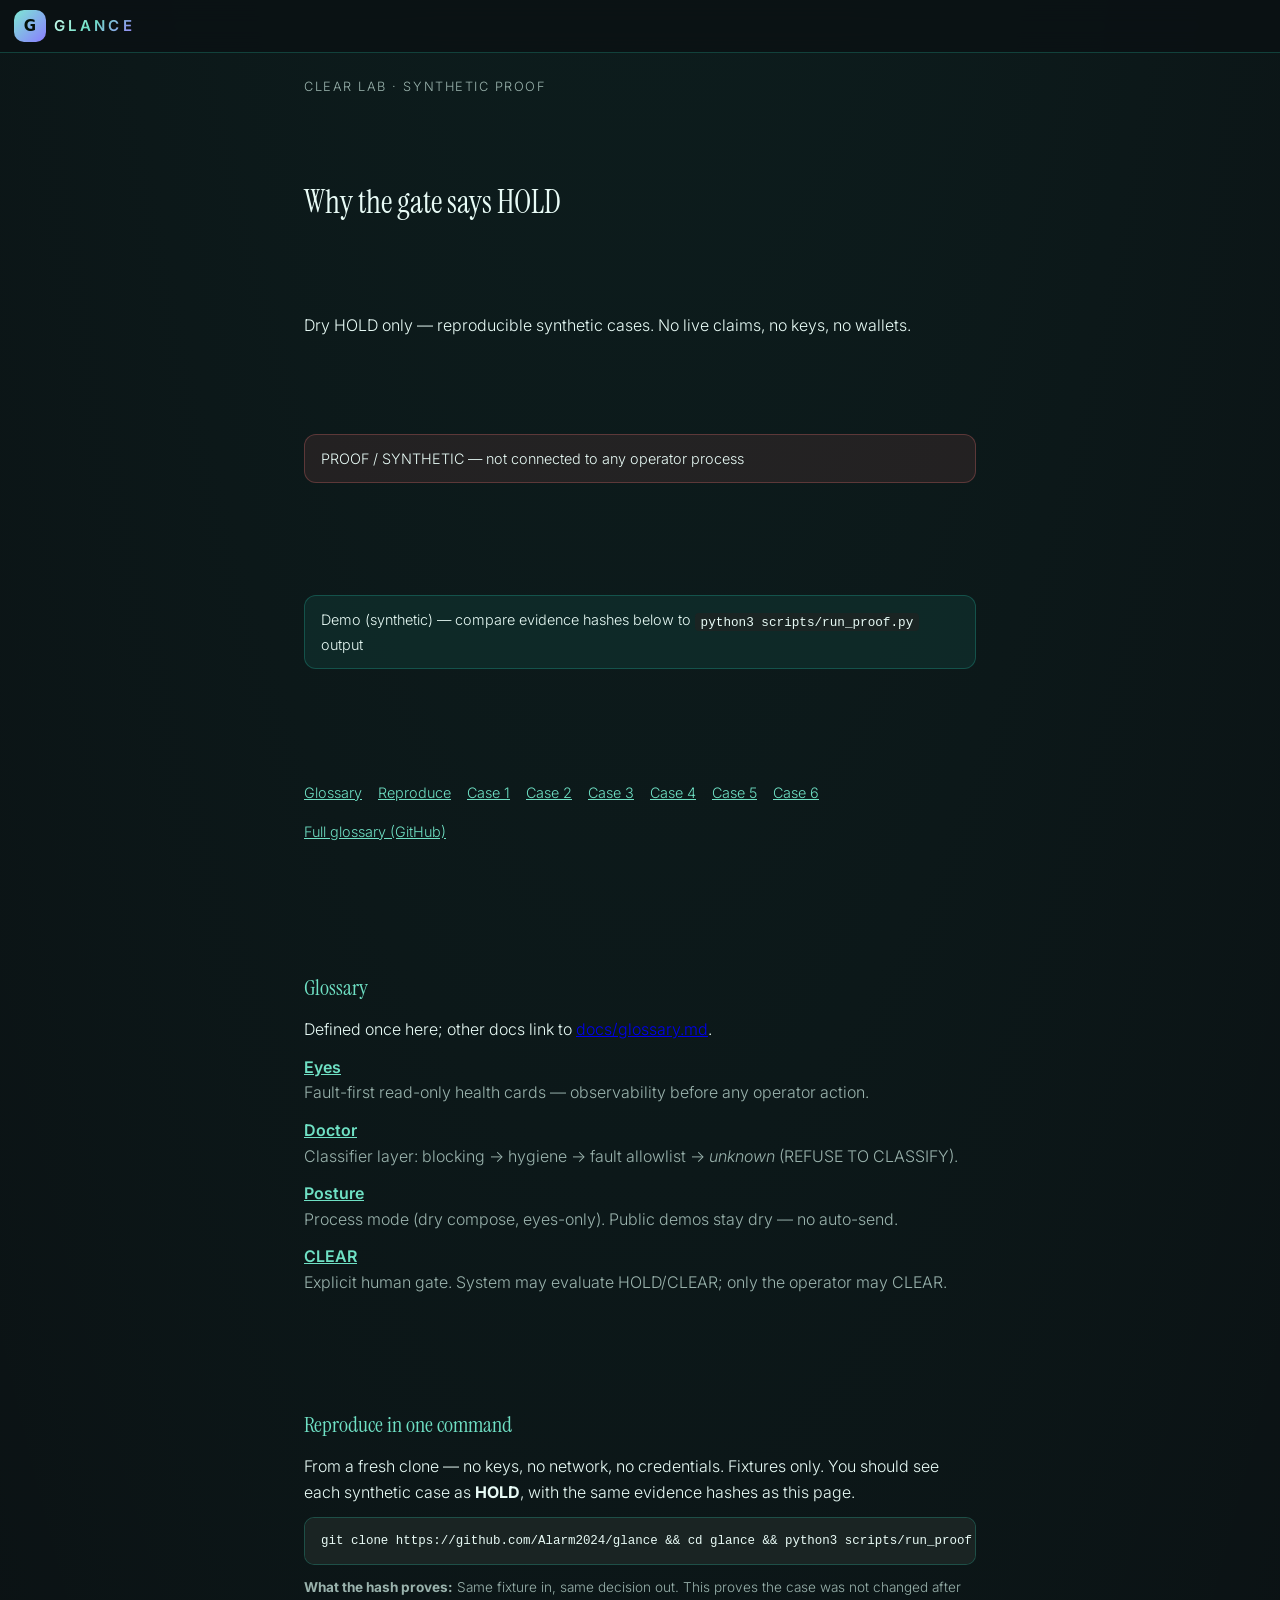
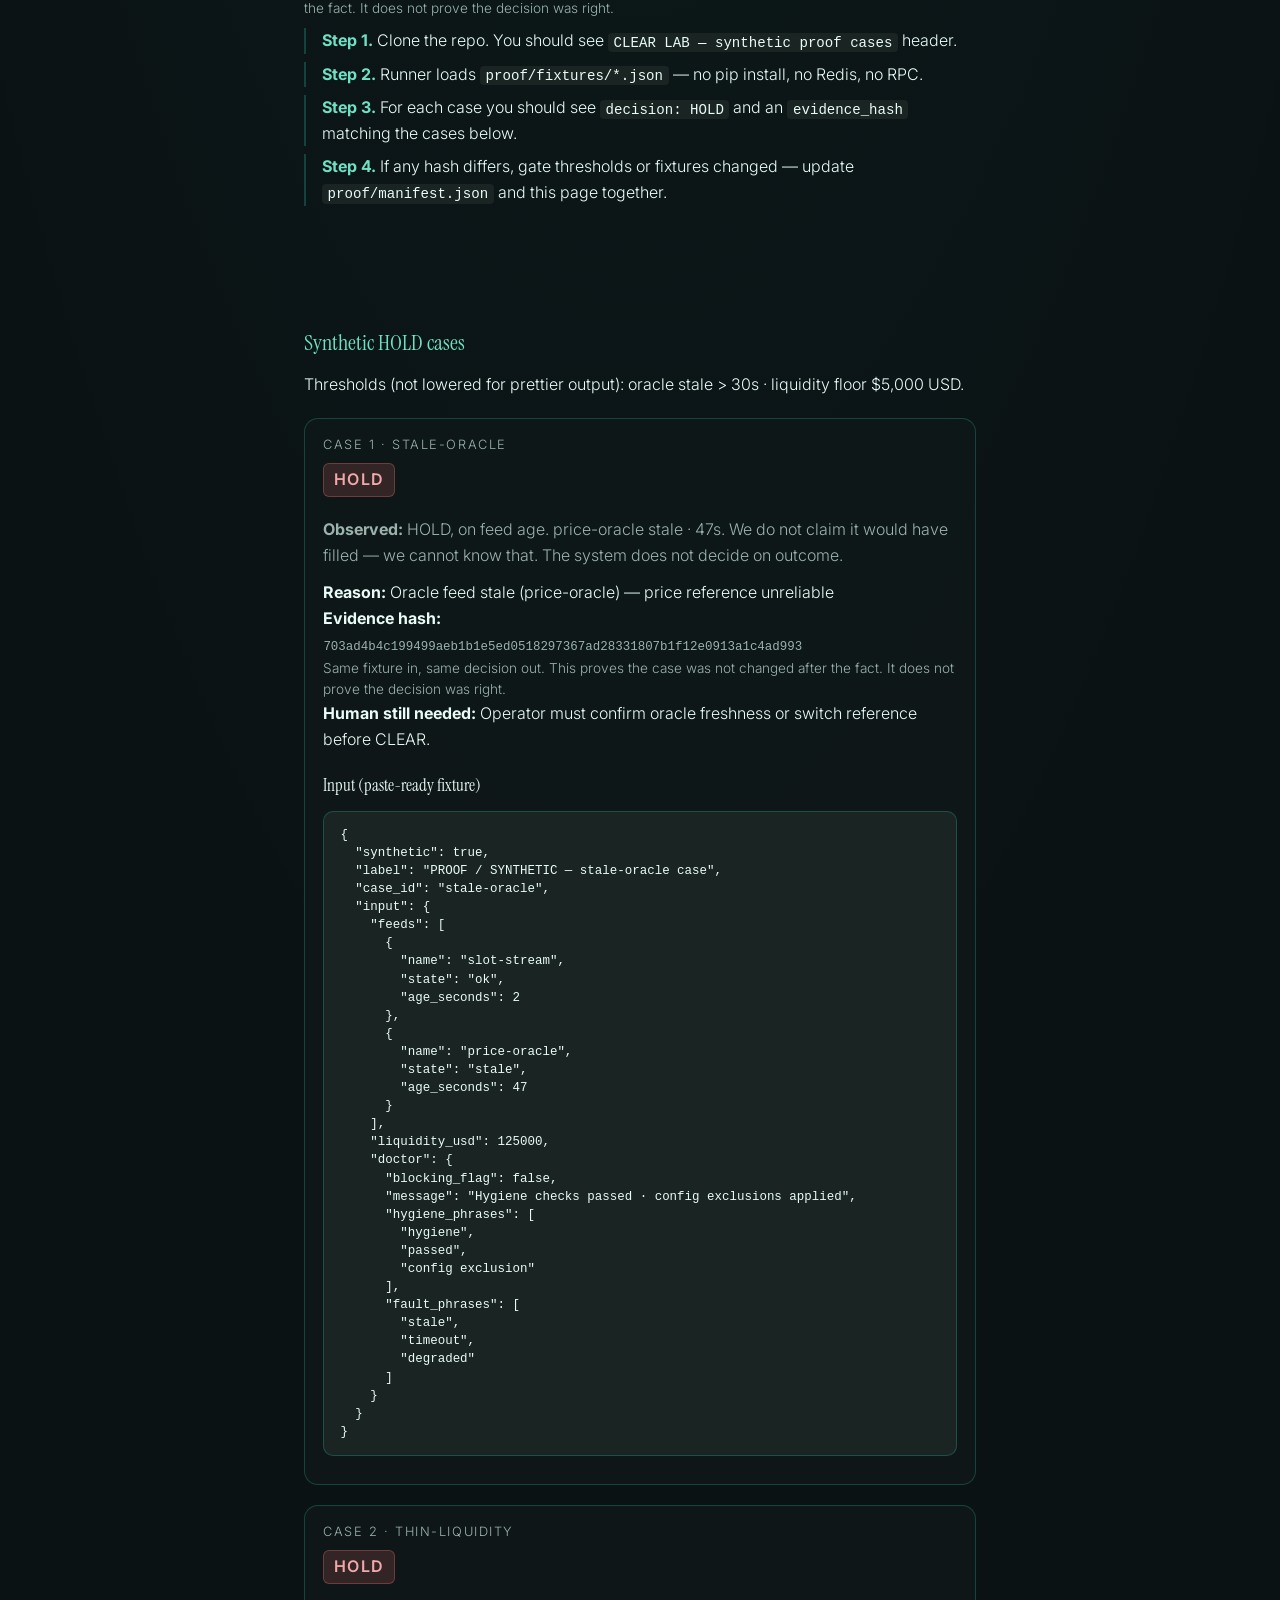
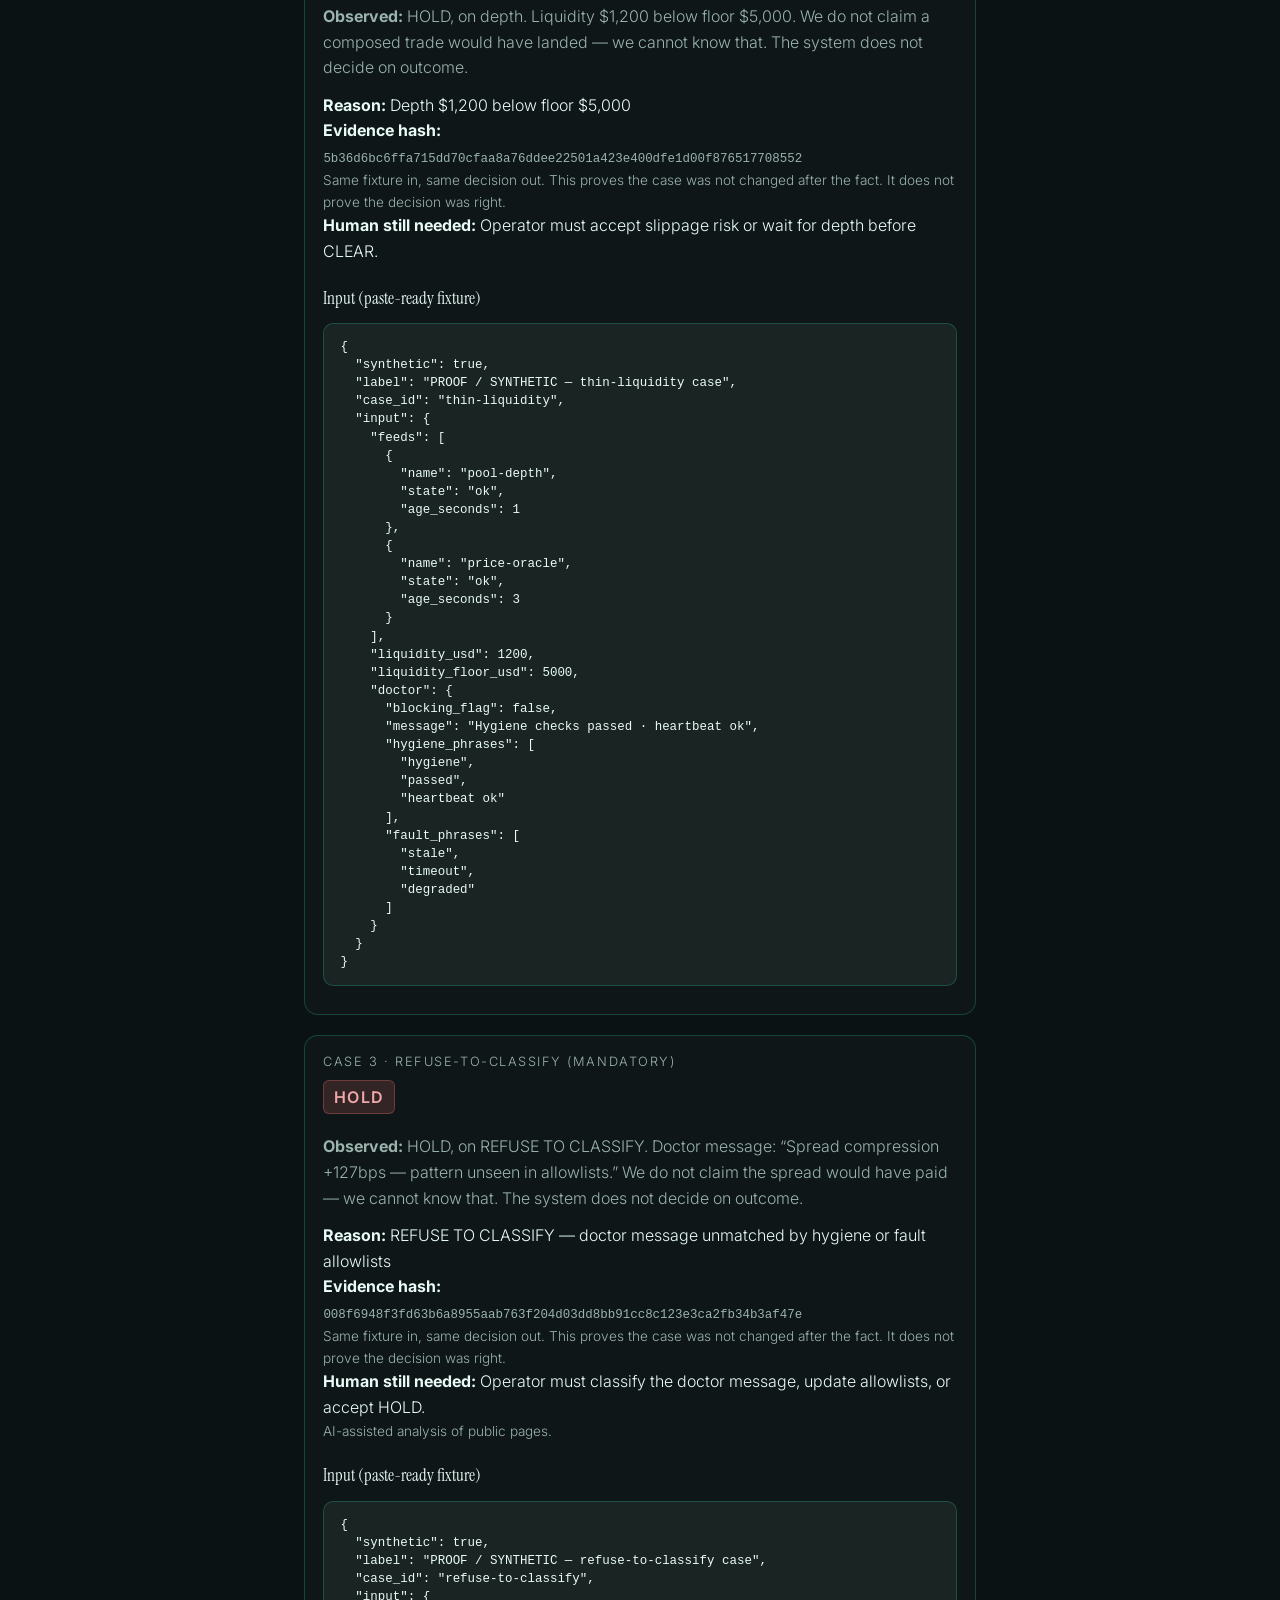
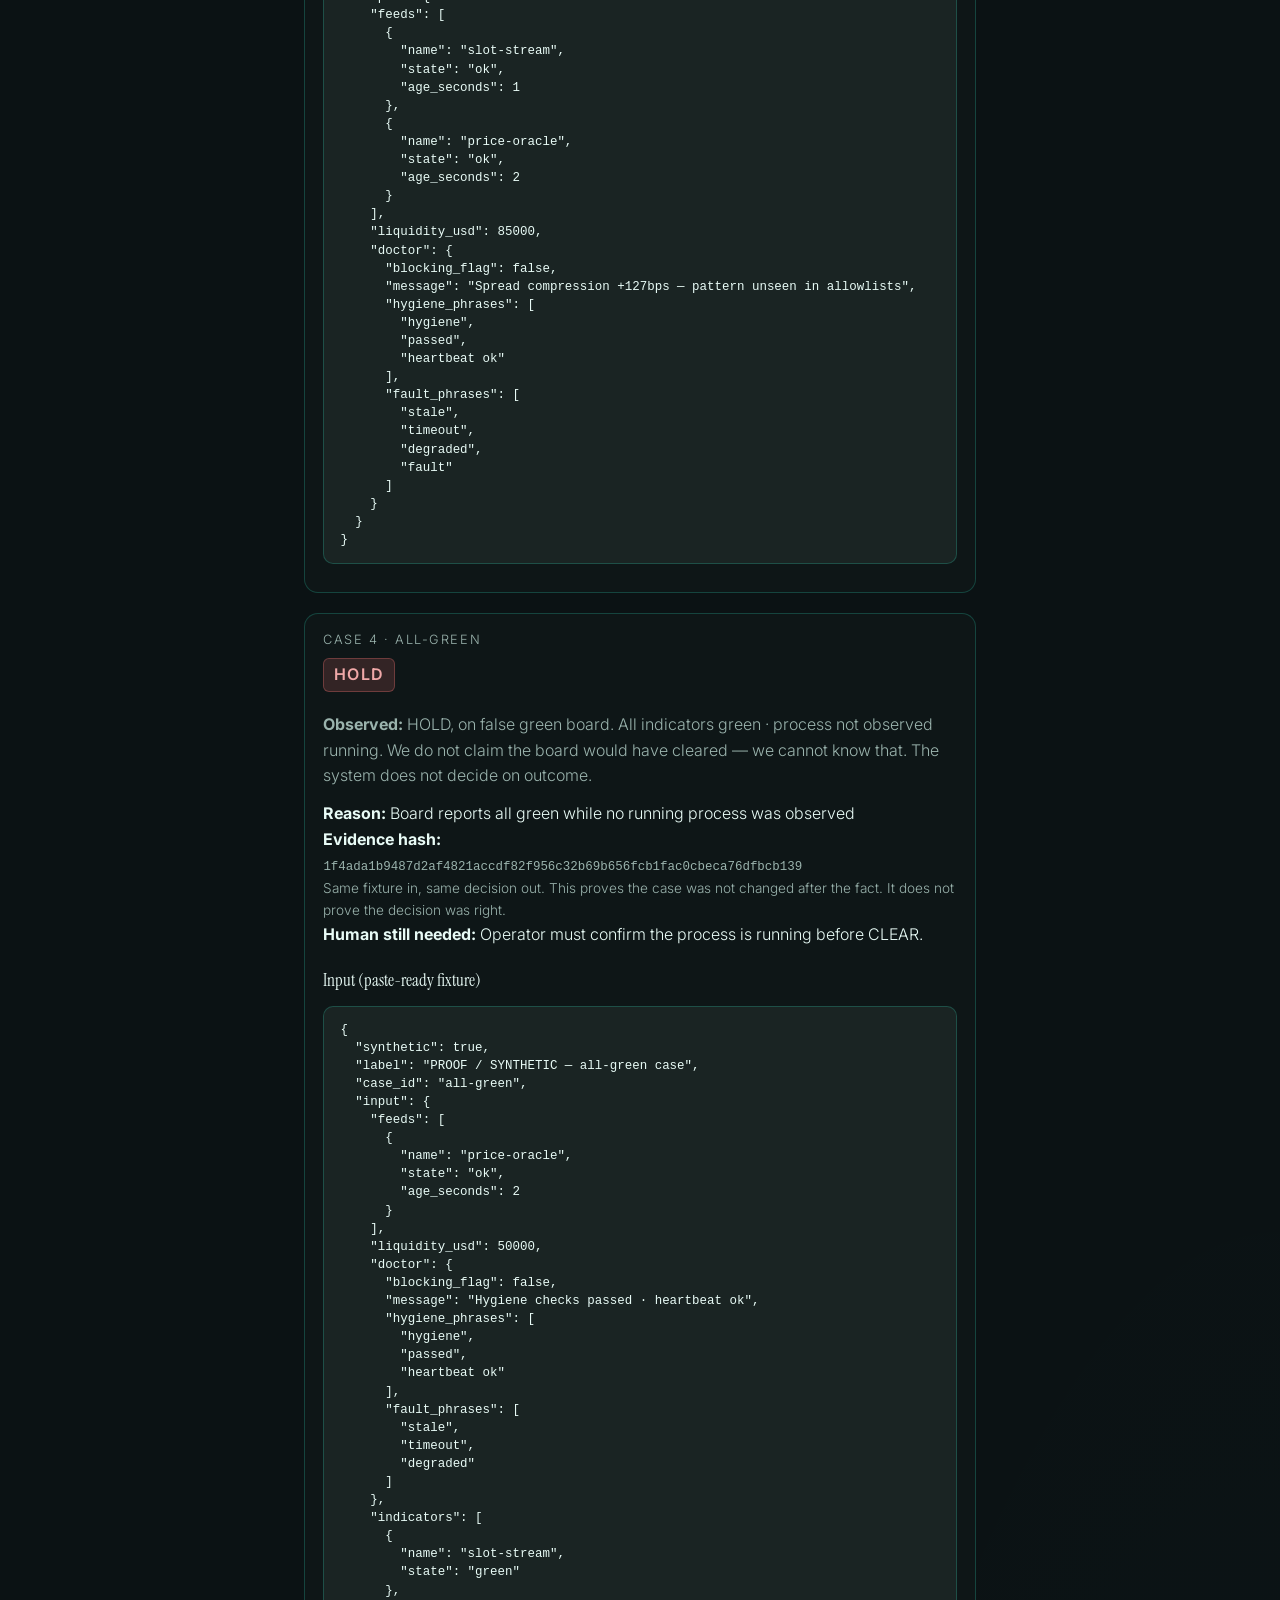
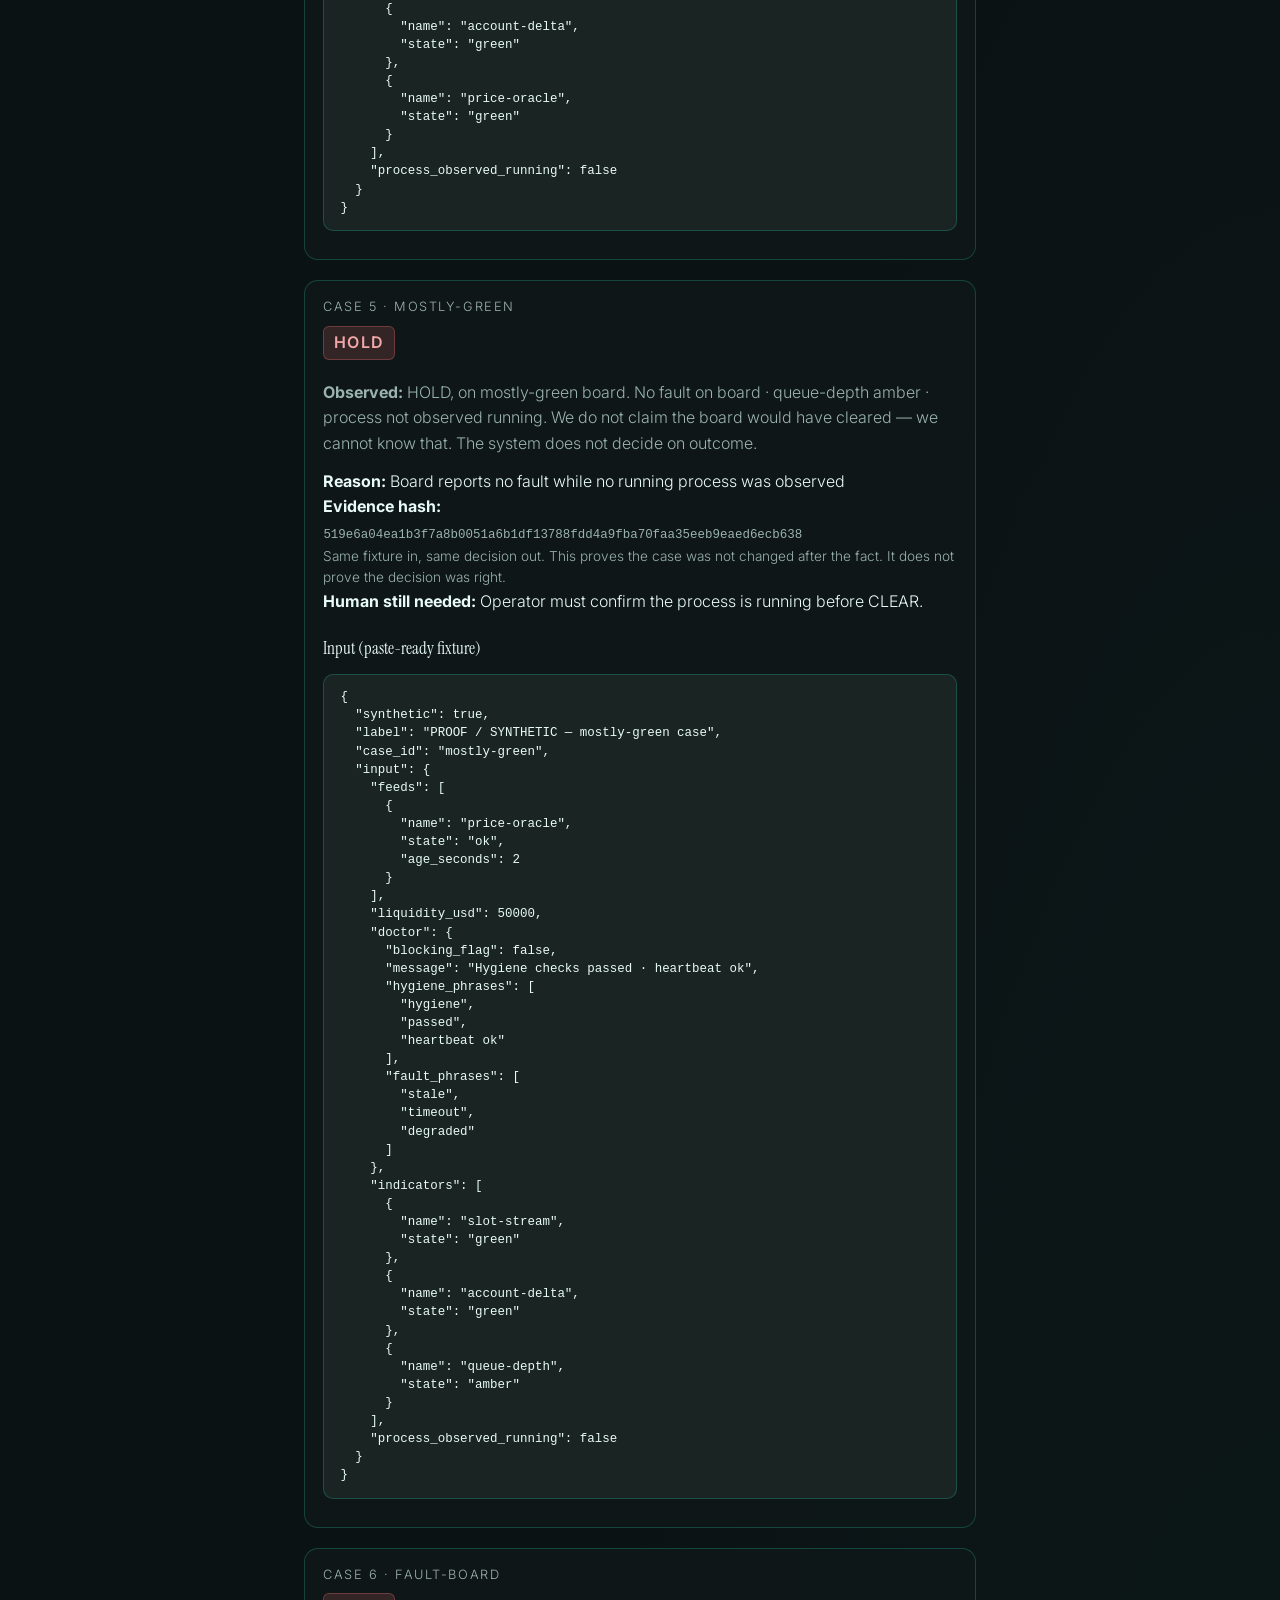
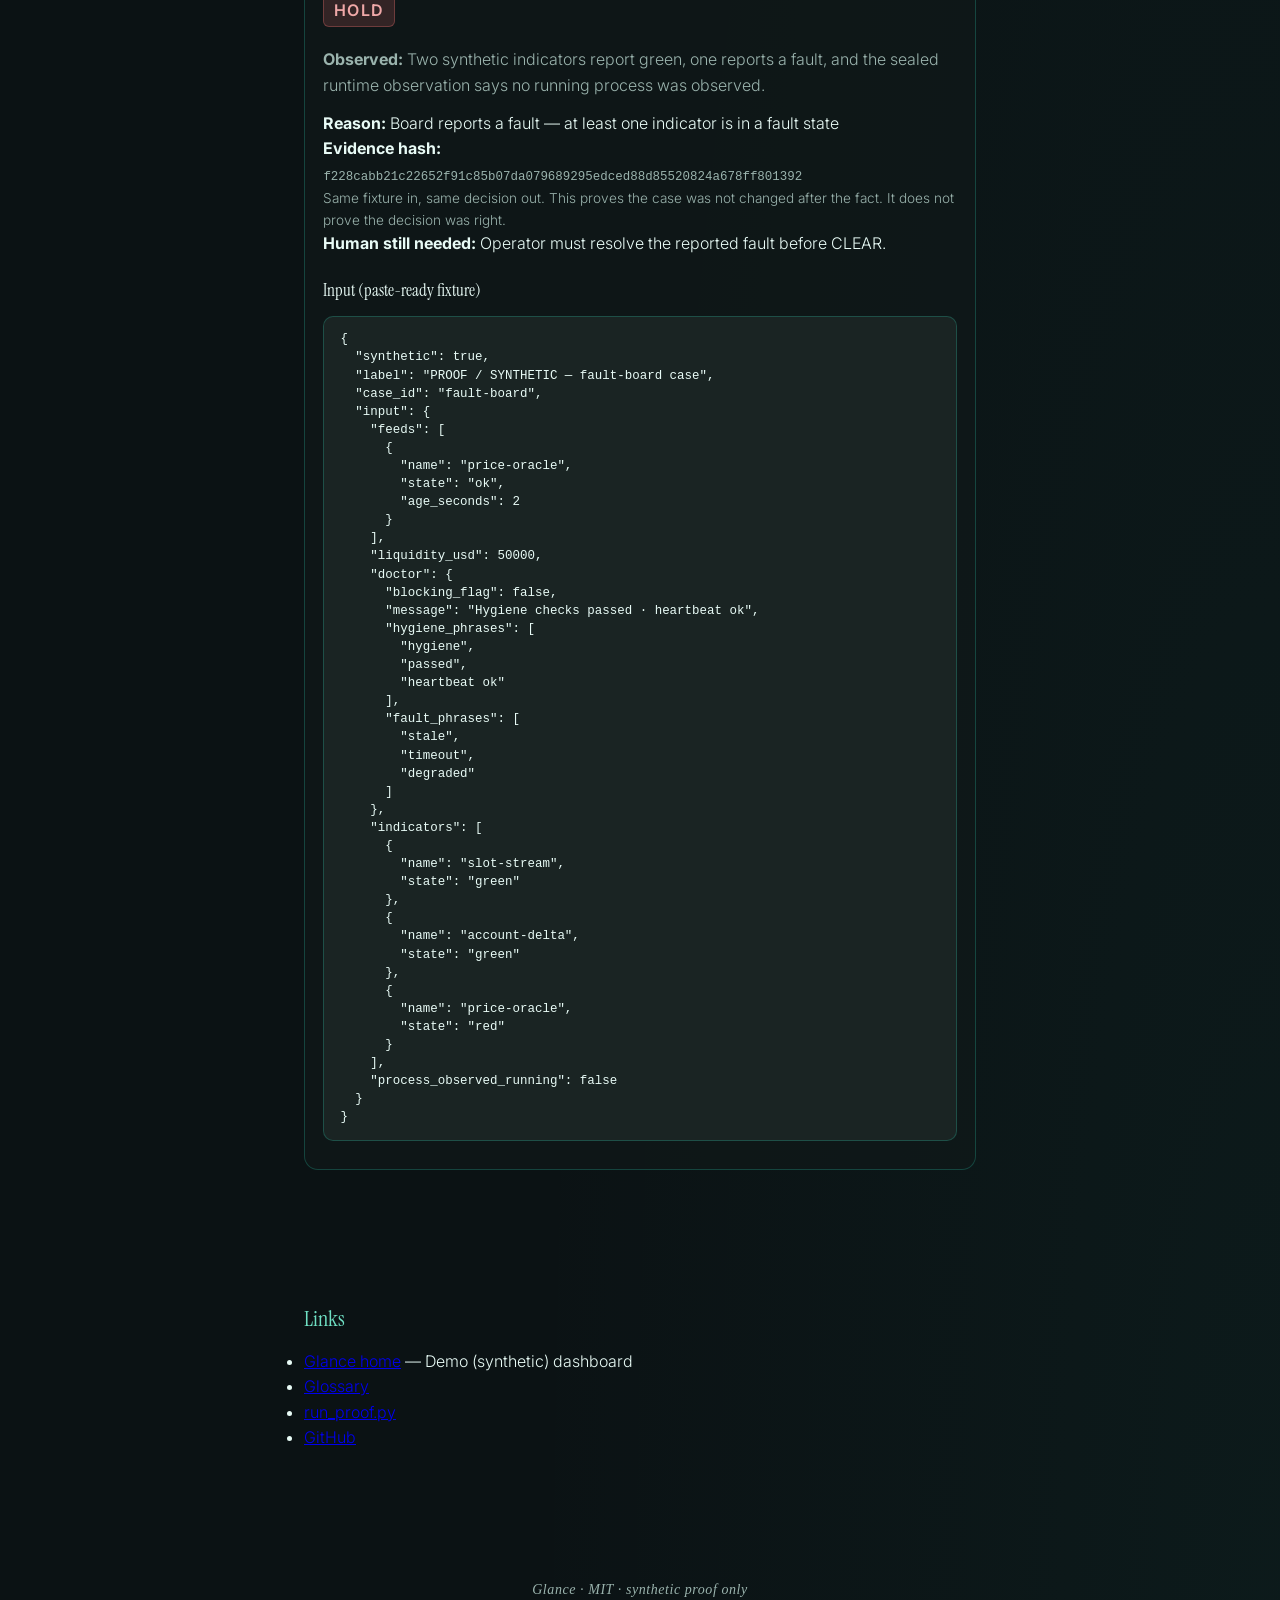
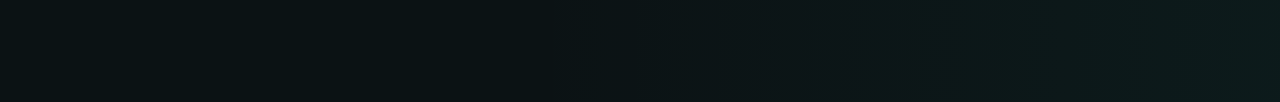
==== proof/index.html @ f6aa902b "feat(proof): Case 6 fault-board — HOLD on explicit fault indicator Add _fault_indicator_check to gat" ====
<!DOCTYPE html>
<html lang="en">
<head>
  <meta charset="UTF-8">
  <meta name="viewport" content="width=device-width, initial-scale=1.0">
  <meta name="description" content="CLEAR LAB — synthetic proof cases showing why Glance says HOLD. Reproducible evidence hashes. Dry compose only.">
  <title>CLEAR LAB — synthetic HOLD proof · Glance</title>
  <link rel="stylesheet" href="../css/style.css?v=clearlab1">
  <link rel="preconnect" href="https://fonts.googleapis.com">
  <link rel="preconnect" href="https://fonts.gstatic.com" crossorigin>
  <link href="https://fonts.googleapis.com/css2?family=Instrument+Serif:ital@0;1&family=Inter:wght@400;500;600&display=swap" rel="stylesheet">
  <style>
    :root { --max-width: 42rem; }
    body { font-family: "Inter", ui-sans-serif, system-ui, sans-serif; align-items: stretch; }
    .proof-wrap { width: min(42rem, calc(100% - 32px)); margin: 0 auto; padding: 1.5rem 0 3rem; }
    .proof-wrap h1, .proof-wrap h2, .proof-wrap h3 { font-family: "Instrument Serif", Georgia, serif; font-weight: 400; }
    .proof-wrap h1 { font-size: 2rem; margin-bottom: 0.25rem; }
    .proof-wrap h2 { font-size: 1.35rem; margin: 2rem 0 0.75rem; color: var(--gold-warm); }
    .proof-wrap h3 { font-size: 1.05rem; margin: 1.25rem 0 0.5rem; }
    .banner { background: rgba(201, 98, 98, 0.12); border: 1px solid rgba(201, 98, 98, 0.35); border-radius: 12px; padding: 0.75rem 1rem; margin: 1rem 0; font-size: 0.9rem; }
    .banner--info { background: rgba(46, 230, 199, 0.08); border-color: var(--gold-dim); }
    .nav { display: flex; gap: 1rem; flex-wrap: wrap; margin: 1rem 0; font-size: 0.9rem; }
    .nav a { color: var(--gold-warm); }
    .step { margin: 0.5rem 0; padding-left: 1rem; border-left: 2px solid var(--gold-dim); }
    .step strong { color: var(--gold-warm); }
    .case { border: 1px solid var(--gold-dim); border-radius: 14px; padding: 1rem 1.15rem; margin: 1.25rem 0; background: rgba(18, 26, 25, 0.6); }
    .case__id { font-size: 0.8rem; letter-spacing: 0.12em; text-transform: uppercase; color: var(--text-muted); }
    .decision { display: inline-block; font-weight: 600; letter-spacing: 0.08em; padding: 0.2rem 0.6rem; border-radius: 6px; margin: 0.5rem 0; }
    .decision--hold { background: rgba(201, 98, 98, 0.2); color: #f0a8a8; border: 1px solid rgba(201, 98, 98, 0.4); }
    .hash { font-family: ui-monospace, monospace; font-size: 0.78rem; word-break: break-all; color: var(--text-muted); }
    pre.fixture { background: var(--ink-muted); border: 1px solid var(--gold-dim); border-radius: 10px; padding: 0.85rem 1rem; overflow-x: auto; font-size: 0.78rem; line-height: 1.45; margin: 0.75rem 0; }
    .glossary-dl dt { font-weight: 600; color: var(--gold-warm); margin-top: 0.75rem; }
    .glossary-dl dd { margin-left: 0; color: var(--text-muted); }
    .glossary-dl a { color: var(--gold-warm); }
    code { font-family: ui-monospace, monospace; font-size: 0.88em; background: var(--ink-muted); padding: 0.1rem 0.35rem; border-radius: 4px; }
    .hash-limit, .ai-note { font-size: 0.85rem; color: var(--text-muted); }
    .observed { margin: 0.75rem 0; color: var(--text-muted); }
  </style>
</head>
<body>
  <div class="topbar">
    <a class="brand" href="/" aria-label="Glance home">
      <span class="gmark" aria-hidden="true">G</span>
      <span class="gword" style="font-weight:600;font-size:15px;letter-spacing:.22em;background:linear-gradient(135deg,#d8fff4 0%,#6fe0c4 44%,#9b7dff 100%);-webkit-background-clip:text;background-clip:text;color:transparent;">GLANCE</span>
    </a>
  </div>

  <main class="proof-wrap">
    <p class="case__id">CLEAR LAB · synthetic proof</p>
    <h1>Why the gate says HOLD</h1>
    <p>Dry HOLD only — reproducible synthetic cases. No live claims, no keys, no wallets.</p>

    <p class="banner">PROOF / SYNTHETIC — not connected to any operator process</p>
    <p class="banner banner--info">Demo (synthetic) — compare evidence hashes below to <code>python3 scripts/run_proof.py</code> output</p>

    <nav class="nav" aria-label="On this page">
      <a href="#glossary">Glossary</a>
      <a href="#reproduce">Reproduce</a>
      <a href="#case-stale-oracle">Case 1</a>
      <a href="#case-thin-liquidity">Case 2</a>
      <a href="#case-refuse-to-classify">Case 3</a>
      <a href="#case-all-green">Case 4</a>
      <a href="#case-mostly-green">Case 5</a>
      <a href="#case-fault-board">Case 6</a>
      <a href="https://github.com/Alarm2024/glance/blob/main/docs/glossary.md">Full glossary (GitHub)</a>
    </nav>

    <section id="glossary">
      <h2>Glossary</h2>
      <p>Defined once here; other docs link to <a href="https://github.com/Alarm2024/glance/blob/main/docs/glossary.md">docs/glossary.md</a>.</p>
      <dl class="glossary-dl">
        <dt><a href="https://github.com/Alarm2024/glance/blob/main/docs/glossary.md#eyes">Eyes</a></dt>
        <dd>Fault-first read-only health cards — observability before any operator action.</dd>
        <dt><a href="https://github.com/Alarm2024/glance/blob/main/docs/glossary.md#doctor">Doctor</a></dt>
        <dd>Classifier layer: blocking → hygiene → fault allowlist → <em>unknown</em> (REFUSE TO CLASSIFY).</dd>
        <dt><a href="https://github.com/Alarm2024/glance/blob/main/docs/glossary.md#posture">Posture</a></dt>
        <dd>Process mode (dry compose, eyes-only). Public demos stay dry — no auto-send.</dd>
        <dt><a href="https://github.com/Alarm2024/glance/blob/main/docs/glossary.md#clear">CLEAR</a></dt>
        <dd>Explicit human gate. System may evaluate HOLD/CLEAR; only the operator may CLEAR.</dd>
      </dl>
    </section>

    <section id="reproduce">
      <h2>Reproduce in one command</h2>
      <p>From a fresh clone — no keys, no network, no credentials. Fixtures only. You should see each synthetic case as <strong>HOLD</strong>, with the same evidence hashes as this page.</p>
      <pre class="fixture">git clone https://github.com/Alarm2024/glance &amp;&amp; cd glance &amp;&amp; python3 scripts/run_proof.py</pre>
      <p class="hash-limit"><strong>What the hash proves:</strong> Same fixture in, same decision out. This proves the case was not changed after the fact. It does not prove the decision was right.</p>
      <div class="step"><strong>Step 1.</strong> Clone the repo. You should see <code>CLEAR LAB — synthetic proof cases</code> header.</div>
      <div class="step"><strong>Step 2.</strong> Runner loads <code>proof/fixtures/*.json</code> — no pip install, no Redis, no RPC.</div>
      <div class="step"><strong>Step 3.</strong> For each case you should see <code>decision: HOLD</code> and an <code>evidence_hash</code> matching the cases below.</div>
      <div class="step"><strong>Step 4.</strong> If any hash differs, gate thresholds or fixtures changed — update <code>proof/manifest.json</code> and this page together.</div>
    </section>

    <section id="cases">
      <h2>Synthetic HOLD cases</h2>
      <p>Thresholds (not lowered for prettier output): oracle stale &gt; 30s · liquidity floor $5,000 USD.</p>

      <article class="case" id="case-stale-oracle">
        <p class="case__id">Case 1 · stale-oracle</p>
        <span class="decision decision--hold">HOLD</span>
        <p class="observed"><strong>Observed:</strong> HOLD, on feed age. price-oracle stale · 47s. We do not claim it would have filled — we cannot know that. The system does not decide on outcome.</p>
        <p><strong>Reason:</strong> Oracle feed stale (price-oracle) — price reference unreliable</p>
        <p><strong>Evidence hash:</strong><br><span class="hash" data-hash="stale-oracle">703ad4b4c199499aeb1b1e5ed0518297367ad28331807b1f12e0913a1c4ad993</span></p>
        <p class="hash-limit">Same fixture in, same decision out. This proves the case was not changed after the fact. It does not prove the decision was right.</p>
        <p><strong>Human still needed:</strong> Operator must confirm oracle freshness or switch reference before CLEAR.</p>
        <h3>Input (paste-ready fixture)</h3>
        <pre class="fixture" id="fixture-stale-oracle">Loading…</pre>
      </article>

      <article class="case" id="case-thin-liquidity">
        <p class="case__id">Case 2 · thin-liquidity</p>
        <span class="decision decision--hold">HOLD</span>
        <p class="observed"><strong>Observed:</strong> HOLD, on depth. Liquidity $1,200 below floor $5,000. We do not claim a composed trade would have landed — we cannot know that. The system does not decide on outcome.</p>
        <p><strong>Reason:</strong> Depth $1,200 below floor $5,000</p>
        <p><strong>Evidence hash:</strong><br><span class="hash" data-hash="thin-liquidity">5b36d6bc6ffa715dd70cfaa8a76ddee22501a423e400dfe1d00f876517708552</span></p>
        <p class="hash-limit">Same fixture in, same decision out. This proves the case was not changed after the fact. It does not prove the decision was right.</p>
        <p><strong>Human still needed:</strong> Operator must accept slippage risk or wait for depth before CLEAR.</p>
        <h3>Input (paste-ready fixture)</h3>
        <pre class="fixture" id="fixture-thin-liquidity">Loading…</pre>
      </article>

      <article class="case" id="case-refuse-to-classify">
        <p class="case__id">Case 3 · refuse-to-classify (mandatory)</p>
        <span class="decision decision--hold">HOLD</span>
        <p class="observed"><strong>Observed:</strong> HOLD, on REFUSE TO CLASSIFY. Doctor message: “Spread compression +127bps — pattern unseen in allowlists.” We do not claim the spread would have paid — we cannot know that. The system does not decide on outcome.</p>
        <p><strong>Reason:</strong> REFUSE TO CLASSIFY — doctor message unmatched by hygiene or fault allowlists</p>
        <p><strong>Evidence hash:</strong><br><span class="hash" data-hash="refuse-to-classify">008f6948f3fd63b6a8955aab763f204d03dd8bb91cc8c123e3ca2fb34b3af47e</span></p>
        <p class="hash-limit">Same fixture in, same decision out. This proves the case was not changed after the fact. It does not prove the decision was right.</p>
        <p><strong>Human still needed:</strong> Operator must classify the doctor message, update allowlists, or accept HOLD.</p>
        <p class="ai-note">AI-assisted analysis of public pages.</p>
        <h3>Input (paste-ready fixture)</h3>
        <pre class="fixture" id="fixture-refuse-to-classify">Loading…</pre>
      </article>

      <article class="case" id="case-all-green">
        <p class="case__id">Case 4 · all-green</p>
        <span class="decision decision--hold">HOLD</span>
        <p class="observed"><strong>Observed:</strong> HOLD, on false green board. All indicators green · process not observed running. We do not claim the board would have cleared — we cannot know that. The system does not decide on outcome.</p>
        <p><strong>Reason:</strong> Board reports all green while no running process was observed</p>
        <p><strong>Evidence hash:</strong><br><span class="hash" data-hash="all-green">1f4ada1b9487d2af4821accdf82f956c32b69b656fcb1fac0cbeca76dfbcb139</span></p>
        <p class="hash-limit">Same fixture in, same decision out. This proves the case was not changed after the fact. It does not prove the decision was right.</p>
        <p><strong>Human still needed:</strong> Operator must confirm the process is running before CLEAR.</p>
        <h3>Input (paste-ready fixture)</h3>
        <pre class="fixture" id="fixture-all-green">Loading…</pre>
      </article>

      <article class="case" id="case-mostly-green">
        <p class="case__id">Case 5 · mostly-green</p>
        <span class="decision decision--hold">HOLD</span>
        <p class="observed"><strong>Observed:</strong> HOLD, on mostly-green board. No fault on board · queue-depth amber · process not observed running. We do not claim the board would have cleared — we cannot know that. The system does not decide on outcome.</p>
        <p><strong>Reason:</strong> Board reports no fault while no running process was observed</p>
        <p><strong>Evidence hash:</strong><br><span class="hash" data-hash="mostly-green">519e6a04ea1b3f7a8b0051a6b1df13788fdd4a9fba70faa35eeb9eaed6ecb638</span></p>
        <p class="hash-limit">Same fixture in, same decision out. This proves the case was not changed after the fact. It does not prove the decision was right.</p>
        <p><strong>Human still needed:</strong> Operator must confirm the process is running before CLEAR.</p>
        <h3>Input (paste-ready fixture)</h3>
        <pre class="fixture" id="fixture-mostly-green">Loading…</pre>
      </article>

      <article class="case" id="case-fault-board">
        <p class="case__id">Case 6 · fault-board</p>
        <span class="decision decision--hold">HOLD</span>
        <p class="observed"><strong>Observed:</strong> Two synthetic indicators report green, one reports a fault, and the sealed runtime observation says no running process was observed.</p>
        <p><strong>Reason:</strong> Board reports a fault — at least one indicator is in a fault state</p>
        <p><strong>Evidence hash:</strong><br><span class="hash" data-hash="fault-board">f228cabb21c22652f91c85b07da079689295edced88d85520824a678ff801392</span></p>
        <p class="hash-limit">Same fixture in, same decision out. This proves the case was not changed after the fact. It does not prove the decision was right.</p>
        <p><strong>Human still needed:</strong> Operator must resolve the reported fault before CLEAR.</p>
        <h3>Input (paste-ready fixture)</h3>
        <pre class="fixture" id="fixture-fault-board">Loading…</pre>
      </article>
    </section>

    <section id="links">
      <h2>Links</h2>
      <ul>
        <li><a href="/">Glance home</a> — Demo (synthetic) dashboard</li>
        <li><a href="https://github.com/Alarm2024/glance/blob/main/docs/glossary.md">Glossary</a></li>
        <li><a href="https://github.com/Alarm2024/glance/blob/main/scripts/run_proof.py">run_proof.py</a></li>
        <li><a href="https://github.com/Alarm2024/glance">GitHub</a></li>
      </ul>
    </section>

    <footer class="footer" style="margin-top:2rem;text-align:center;">
      <p>Glance · MIT · synthetic proof only</p>
    </footer>
  </main>

  <script>
    (function () {
      var files = {
        'fixture-stale-oracle': 'fixtures/stale-oracle.json',
        'fixture-thin-liquidity': 'fixtures/thin-liquidity.json',
        'fixture-refuse-to-classify': 'fixtures/refuse-to-classify.json',
        'fixture-all-green': 'fixtures/all-green.json',
        'fixture-mostly-green': 'fixtures/mostly-green.json',
        'fixture-fault-board': 'fixtures/fault-board.json'
      };
      Object.keys(files).forEach(function (id) {
        var el = document.getElementById(id);
        if (!el) return;
        fetch(files[id])
          .then(function (r) { return r.json(); })
          .then(function (data) { el.textContent = JSON.stringify(data, null, 2); })
          .catch(function () { el.textContent = '# fetch failed — open fixtures/ in the repo'; });
      });
    })();
  </script>
</body>
</html>
---- css/style.css ----
/* Glance — midnight developer-tooling landing */

:root {
  --ink: #0b1214;
  --ink-soft: #121a19;
  --ink-muted: #1a2423;
  --gold: #2ee6c7;
  --gold-warm: #6fe0c4;
  --gold-dim: rgba(46, 230, 199, 0.22);
  --text: #e8fbf6;
  --text-muted: #9ab3ad;
  --font-serif: "Cormorant Garamond", Georgia, serif;
  --font-sans: "Outfit", system-ui, sans-serif;
  --space-xs: 0.5rem;
  --space-sm: 1rem;
  --space-md: 2rem;
  --space-lg: 3.5rem;
  --space-xl: 5rem;
  --max-width: 36rem;
  --transition: 0.25s ease;
  --status-ok: #6b9e78;
  --status-warn: #e6b84d;
  --status-fault: #c97a62;
  --status-blocking: #c96262;
  --status-unknown: #9ab3ad;
}

*,
*::before,
*::after {
  box-sizing: border-box;
  margin: 0;
  padding: 0;
}

html {
  scroll-behavior: smooth;
  -webkit-text-size-adjust: 100%;
}

body {
  min-height: 100dvh;
  display: flex;
  flex-direction: column;
  align-items: center;
  background: var(--ink);
  background-image:
    radial-gradient(ellipse 80% 50% at 50% -20%, rgba(46, 230, 199, 0.08), transparent),
    radial-gradient(ellipse 60% 40% at 100% 100%, rgba(46, 230, 199, 0.04), transparent);
  color: var(--text);
  font-family: var(--font-sans);
  font-weight: 300;
  font-size: 1rem;
  line-height: 1.6;
  -webkit-font-smoothing: antialiased;
}

/* Top bar */
.topbar {
  position: sticky;
  top: 0;
  z-index: 50;
  width: 100%;
  display: flex;
  align-items: center;
  gap: 8px;
  padding: 10px 14px;
  background: rgba(11, 18, 20, 0.92);
  backdrop-filter: blur(14px);
  border-bottom: 1px solid var(--gold-dim);
}

.topbar a.brand {
  display: flex;
  align-items: center;
  gap: 8px;
  text-decoration: none;
  color: inherit;
}

.gmark {
  width: 32px;
  height: 32px;
  border-radius: 10px;
  display: grid;
  place-items: center;
  font: 700 15px var(--font-sans);
  color: #04110a;
  background: linear-gradient(135deg, #7ee8d4, #8a7cff);
}

.gword {
  font-size: 12px;
  letter-spacing: 0.2em;
  font-weight: 600;
  color: var(--text);
}

.header-right {
  margin-left: auto;
  display: flex;
  align-items: center;
  gap: 6px;
}

.lang-switch {
  display: flex;
  gap: 3px;
  flex-wrap: wrap;
  justify-content: flex-end;
}

.lang-btn {
  background: transparent;
  border: 1px solid var(--gold-dim);
  color: var(--text-muted);
  padding: 5px 6px;
  border-radius: 6px;
  font-size: 10px;
  cursor: pointer;
}

.lang-btn.on {
  color: var(--text);
  border-color: var(--gold);
}

.theme-wrap {
  position: relative;
}

.theme-btn {
  display: flex;
  align-items: center;
  gap: 6px;
  background: var(--ink-soft);
  color: var(--text);
  border: 1px solid var(--gold-dim);
  border-radius: 999px;
  padding: 6px 10px;
  font: 600 11px var(--font-sans);
  cursor: pointer;
}

.theme-dot {
  width: 10px;
  height: 10px;
  border-radius: 50%;
  background: #2ee6c7;
  display: inline-block;
}

.theme-panel {
  display: none;
  position: absolute;
  right: 0;
  top: calc(100% + 8px);
  min-width: 200px;
  background: #16181d;
  border: 1px solid rgba(255, 255, 255, 0.08);
  border-radius: 16px;
  padding: 10px;
  z-index: 80;
}

.theme-wrap.open .theme-panel {
  display: block;
}

.theme-panel p {
  font-size: 10px;
  letter-spacing: 0.14em;
  text-transform: uppercase;
  color: #8b93a0;
  margin: 0 8px 8px;
}

.theme-item {
  display: flex;
  align-items: center;
  gap: 10px;
  width: 100%;
  border: 0;
  background: transparent;
  color: #e8eef2;
  padding: 10px;
  border-radius: 12px;
  font: 600 14px var(--font-sans);
  cursor: pointer;
  text-align: left;
}

.theme-item.on {
  background: #14302c;
  color: #2ee6c7;
}

.theme-item i {
  width: 14px;
  height: 14px;
  border-radius: 50%;
  display: block;
}

.theme-item .ck {
  margin-left: auto;
  opacity: 0;
}

.theme-item.on .ck {
  opacity: 1;
}

/* Hero */
.hero {
  width: 100%;
  max-width: calc(var(--max-width) + var(--space-md) * 2);
  padding: var(--space-lg) var(--space-md) var(--space-md);
  text-align: center;
}

.hero__eyebrow {
  font-size: 0.75rem;
  letter-spacing: 0.08em;
  text-transform: uppercase;
  color: var(--text-muted);
  margin-bottom: var(--space-sm);
}

.hero__title {
  font-family: var(--font-serif);
  font-size: clamp(2rem, 8vw, 3.25rem);
  font-weight: 400;
  font-style: italic;
  line-height: 1.15;
  color: var(--text);
  margin-bottom: var(--space-sm);
}

.hero__tag {
  font-size: 0.8125rem;
  letter-spacing: 0.12em;
  text-transform: uppercase;
  color: var(--text-muted);
  max-width: 28rem;
  margin-inline: auto;
}

.status-strip {
  display: inline-block;
  margin-top: 0.85rem;
  padding: 0.4rem 0.75rem;
  font-size: 0.6875rem;
  font-weight: 500;
  letter-spacing: 0.14em;
  text-transform: uppercase;
  color: var(--gold-warm);
  border: 1px solid var(--gold-dim);
  border-radius: 999px;
  background: rgba(46, 230, 199, 0.06);
}

.signs {
  margin: 0;
  text-align: center;
  font-size: 0.875rem;
  letter-spacing: 0.35em;
  color: var(--text-muted);
  user-select: none;
}

.signs--top {
  padding: 0.65rem var(--space-md) 0;
}

.signs--bottom {
  margin-bottom: 0.35rem;
  letter-spacing: 0.25em;
}

.bullets {
  list-style: none;
  display: flex;
  flex-direction: column;
  gap: 0.55rem;
  max-width: 28rem;
  margin-inline: auto;
  text-align: left;
}

.bullets li {
  position: relative;
  padding-left: 1.1rem;
  font-size: 0.9375rem;
  color: var(--text-muted);
  line-height: 1.5;
}

.bullets li::before {
  content: "·";
  position: absolute;
  left: 0;
  color: var(--gold);
  font-weight: 600;
}

.bullets--left {
  text-align: left;
}

.bullets a,
.vocab-list a,
.quickstart-step a,
.trust-meta a {
  color: var(--gold);
  text-decoration: none;
}

.bullets a:hover,
.vocab-list a:hover,
.quickstart-step a:hover,
.trust-meta a:hover {
  color: var(--gold-warm);
}

.pre1-badge {
  display: inline-block;
  padding: 0.1rem 0.4rem;
  border: 1px solid var(--gold-dim);
  border-radius: 999px;
  font-size: 0.625rem;
  letter-spacing: 0.12em;
  text-transform: uppercase;
  color: var(--gold-warm);
  vertical-align: middle;
}

.vocab-list {
  max-width: 28rem;
  margin-inline: auto;
  text-align: left;
  display: flex;
  flex-direction: column;
  gap: var(--space-sm);
}

.vocab-list__item {
  padding: var(--space-sm);
  border: 1px solid var(--gold-dim);
  border-radius: 2px;
  background: var(--ink-soft);
}

.vocab-list dt {
  font-family: var(--font-serif);
  font-size: 1rem;
  font-weight: 600;
  color: var(--gold-warm);
  margin-bottom: 0.35rem;
}

.vocab-list dd {
  font-size: 0.875rem;
  color: var(--text-muted);
  line-height: 1.55;
  margin: 0;
}

.quickstart-steps {
  list-style: none;
  max-width: 28rem;
  margin-inline: auto;
  text-align: left;
  display: flex;
  flex-direction: column;
  gap: var(--space-md);
  counter-reset: qs;
}

.quickstart-step__title {
  font-size: 0.8125rem;
  font-weight: 600;
  letter-spacing: 0.06em;
  color: var(--text);
  margin-bottom: 0.5rem;
}

.code-block--step {
  margin-bottom: 0.5rem;
  white-space: pre-wrap;
  word-break: break-word;
}

.quickstart-step__check,
.quickstart-step__hint {
  font-size: 0.8125rem;
  color: var(--text-muted);
  line-height: 1.5;
}

.quickstart-step__check code,
.quickstart-step__hint code {
  font-family: ui-monospace, "Cascadia Code", "Source Code Pro", monospace;
  font-size: 0.75rem;
  color: var(--gold-warm);
}

.quickstart-more {
  margin-top: var(--space-sm);
  font-size: 0.8125rem;
}

.quickstart-more a {
  color: var(--gold);
  text-decoration: none;
}

.demo-cases {
  display: flex;
  flex-wrap: wrap;
  gap: 0.4rem;
  justify-content: center;
  margin-bottom: var(--space-sm);
  max-width: 28rem;
  margin-inline: auto;
}

.demo-case {
  background: transparent;
  border: 1px solid var(--gold-dim);
  color: var(--text-muted);
  padding: 0.4rem 0.55rem;
  border-radius: 6px;
  font-size: 0.6875rem;
  font-weight: 500;
  letter-spacing: 0.08em;
  text-transform: uppercase;
  cursor: pointer;
}

.demo-case.on {
  color: var(--text);
  border-color: var(--gold);
  background: rgba(46, 230, 199, 0.08);
}

.demo-paste {
  margin-top: var(--space-sm);
  max-width: 28rem;
  margin-inline: auto;
  text-align: left;
}

.demo-paste summary {
  cursor: pointer;
  font-size: 0.75rem;
  letter-spacing: 0.08em;
  color: var(--text-muted);
  padding: 0.35rem 0;
  list-style: none;
}

.demo-paste summary::-webkit-details-marker {
  display: none;
}

.demo-paste__json {
  margin-top: 0.35rem;
  padding: var(--space-sm);
  border: 1px solid var(--gold-dim);
  border-radius: 2px;
  background: var(--ink-soft);
  font-family: ui-monospace, "Cascadia Code", "Source Code Pro", monospace;
  font-size: 0.72rem;
  line-height: 1.45;
  color: var(--gold-warm);
  overflow-x: auto;
  white-space: pre-wrap;
  word-break: break-word;
  max-height: 14rem;
  overflow-y: auto;
}

.trust-grid {
  display: flex;
  flex-direction: column;
  gap: var(--space-md);
  max-width: 28rem;
  margin-inline: auto;
}

.trust-block {
  text-align: left;
  padding: var(--space-sm);
  border: 1px solid var(--gold-dim);
  border-radius: 2px;
  background: var(--ink-soft);
}

.trust-block__title {
  font-family: var(--font-serif);
  font-size: 0.875rem;
  font-weight: 600;
  color: var(--gold-warm);
  margin-bottom: 0.5rem;
}

.trust-meta {
  margin-top: var(--space-sm);
  font-size: 0.75rem;
  color: var(--text-muted);
  font-style: italic;
  max-width: 28rem;
  margin-inline: auto;
}

.playground-advanced {
  margin-top: var(--space-sm);
  max-width: 28rem;
  margin-inline: auto;
  text-align: left;
}

.playground-advanced summary {
  cursor: pointer;
  font-size: 0.75rem;
  letter-spacing: 0.08em;
  color: var(--text-muted);
  padding: 0.35rem 0;
  list-style: none;
}

.playground-advanced summary::-webkit-details-marker {
  display: none;
}

.playground-advanced[open] summary {
  margin-bottom: 0.5rem;
  color: var(--gold);
}

.btn--primary {
  min-height: 44px;
  min-width: 8.5rem;
  display: inline-flex;
  align-items: center;
  justify-content: center;
}

.hero__actions {
  display: flex;
  flex-wrap: wrap;
  gap: 0.6rem;
  justify-content: center;
  margin-top: 1.25rem;
}

.btn {
  display: inline-block;
  padding: 0.55rem 0.9rem;
  border-radius: 8px;
  background: var(--gold);
  color: #04110a;
  text-decoration: none;
  font-weight: 600;
  font-size: 0.9rem;
}

.btn--ghost {
  background: transparent;
  color: var(--text);
  border: 1px solid var(--gold-dim);
}

/* Main sections */
main {
  width: 100%;
  max-width: calc(var(--max-width) + var(--space-md) * 2);
  padding: 0 var(--space-md) var(--space-lg);
  display: flex;
  flex-direction: column;
  gap: var(--space-lg);
}

.section {
  text-align: center;
}

.section__label {
  font-family: var(--font-serif);
  font-size: 0.75rem;
  font-weight: 600;
  letter-spacing: 0.22em;
  text-transform: uppercase;
  color: var(--gold);
  margin-bottom: var(--space-sm);
}

.build__text {
  font-size: 0.9375rem;
  color: var(--text-muted);
  max-width: 28rem;
  margin-inline: auto;
}

.synthetic-banner {
  display: inline-block;
  font-size: 0.6875rem;
  font-weight: 500;
  letter-spacing: 0.18em;
  text-transform: uppercase;
  color: var(--gold);
  border: 1px solid var(--gold-dim);
  border-radius: 2px;
  padding: 0.35rem 0.75rem;
  margin-bottom: var(--space-sm);
  background: rgba(46, 230, 199, 0.06);
}

.status-summary {
  font-size: 0.75rem;
  font-weight: 500;
  letter-spacing: 0.08em;
  text-transform: uppercase;
  margin: 0 auto var(--space-sm);
  max-width: 28rem;
}

.status-summary--ok {
  color: var(--status-ok, #6fe0c4);
}

.status-summary--degraded {
  color: var(--status-warn, #c9a962);
}

.status-summary--fault {
  color: var(--status-fault, #c97a62);
}
.playground {
  display: block;
  margin-bottom: var(--space-sm);
  text-align: left;
  max-width: 28rem;
  margin-inline: auto;
}

.playground__hint {
  margin-bottom: var(--space-sm);
}

.playground__label {
  display: block;
  margin-bottom: 0.35rem;
  font-size: 0.625rem;
  font-weight: 500;
  letter-spacing: 0.14em;
  text-transform: uppercase;
  color: var(--text-muted);
}

.playground__input {
  width: 100%;
  min-height: 8rem;
  padding: var(--space-sm);
  border-radius: 2px;
  border: 1px solid var(--gold-dim);
  background: var(--ink-soft);
  color: var(--gold-warm);
  font-family: ui-monospace, "Cascadia Code", "Source Code Pro", monospace;
  font-size: 0.78rem;
  line-height: 1.45;
  resize: vertical;
}

.playground__input:focus {
  outline: 2px solid rgba(46, 230, 199, 0.45);
  outline-offset: 2px;
}

.cards {
  display: flex;
  flex-direction: column;
  gap: var(--space-xs);
  text-align: left;
}

.card {
  padding: var(--space-sm) var(--space-md);
  border: 1px solid var(--gold-dim);
  border-radius: 2px;
  background: var(--ink-soft);
  transition:
    border-color var(--transition),
    background var(--transition),
    transform var(--transition);
}

.card:hover {
  border-color: var(--gold);
  background: var(--ink-muted);
  transform: translateX(4px);
}

.card__header {
  display: flex;
  align-items: center;
  justify-content: space-between;
  margin-bottom: var(--space-xs);
}

.card__name {
  font-family: var(--font-serif);
  font-size: 1.125rem;
  font-weight: 600;
  letter-spacing: 0.06em;
  color: var(--text);
}

.card__badge {
  font-size: 0.625rem;
  font-weight: 500;
  letter-spacing: 0.14em;
  text-transform: uppercase;
  padding: 0.2rem 0.5rem;
  border-radius: 2px;
  border: 1px solid transparent;
}

.card__badge--ok {
  color: var(--status-ok);
  border-color: rgba(107, 158, 120, 0.35);
  background: rgba(107, 158, 120, 0.08);
}

.card__badge--warn {
  color: var(--status-warn);
  border-color: var(--gold-dim);
  background: rgba(230, 184, 77, 0.08);
}

.card__badge--eyes_fault {
  color: var(--status-fault);
  border-color: rgba(201, 122, 98, 0.35);
  background: rgba(201, 122, 98, 0.08);
}

.card__badge--blocking {
  color: var(--status-blocking);
  border-color: rgba(201, 98, 98, 0.35);
  background: rgba(201, 98, 98, 0.08);
}

.card__badge--unknown {
  color: var(--status-unknown);
  border-color: rgba(154, 179, 173, 0.35);
  background: rgba(154, 179, 173, 0.08);
}

.card__badge--info {
  color: var(--text-muted);
  border-color: rgba(154, 179, 173, 0.25);
  background: rgba(154, 179, 173, 0.06);
}

.card__detail {
  font-size: 0.8125rem;
  color: var(--text-muted);
  line-height: 1.5;
}

.card__detail + .card__detail {
  margin-top: 0.25rem;
}

.feeds-list {
  list-style: none;
  display: flex;
  flex-direction: column;
  gap: 0.35rem;
  margin-top: var(--space-xs);
}

.feeds-list li {
  display: flex;
  align-items: center;
  justify-content: space-between;
  font-size: 0.8125rem;
  color: var(--text-muted);
  padding: 0.35rem 0;
  border-bottom: 1px solid rgba(46, 230, 199, 0.08);
}

.feeds-list li:last-child {
  border-bottom: none;
}

.feeds-list__name {
  font-family: var(--font-serif);
  color: var(--text);
}

.feeds-list__state {
  font-size: 0.625rem;
  letter-spacing: 0.12em;
  text-transform: uppercase;
}

.feeds-list__state--ok { color: var(--status-ok); }
.feeds-list__state--stale { color: var(--status-warn); }
.feeds-list__state--down { color: var(--status-blocking); }

.install__blocks {
  display: flex;
  flex-direction: column;
  gap: var(--space-sm);
  max-width: 28rem;
  margin-inline: auto;
}

.code-block {
  text-align: left;
  padding: var(--space-sm);
  border: 1px solid var(--gold-dim);
  border-radius: 2px;
  background: var(--ink-soft);
  font-family: ui-monospace, "Cascadia Code", "Source Code Pro", monospace;
  font-size: 0.8125rem;
  color: var(--gold-warm);
  overflow-x: auto;
}

.code-block__label {
  display: block;
  font-family: var(--font-sans);
  font-size: 0.625rem;
  font-weight: 500;
  letter-spacing: 0.14em;
  text-transform: uppercase;
  color: var(--text-muted);
  margin-bottom: 0.35rem;
}

.install__note,
.install__repo {
  font-size: 0.75rem;
  color: var(--text-muted);
  margin-top: var(--space-xs);
}

.install__note {
  font-style: italic;
}

.install__link {
  font-size: 0.8125rem;
  color: var(--gold);
  text-decoration: none;
  letter-spacing: 0.06em;
  transition: color var(--transition);
}

.install__link:hover,
.install__link:focus-visible {
  color: var(--gold-warm);
  outline: none;
}

.public-good__line {
  font-family: var(--font-serif);
  font-size: clamp(1rem, 3vw, 1.25rem);
  font-style: italic;
  color: var(--gold-warm);
}

.contact__list {
  list-style: none;
  display: flex;
  flex-direction: column;
  gap: var(--space-xs);
}

.contact__list a {
  font-size: 0.875rem;
  color: var(--text-muted);
  text-decoration: none;
  letter-spacing: 0.02em;
  transition: color var(--transition);
}

.contact__list a:hover,
.contact__list a:focus-visible {
  color: var(--gold);
  outline: none;
}

.footer {
  width: 100%;
  max-width: calc(var(--max-width) + var(--space-md) * 2);
  padding: var(--space-sm) var(--space-md) var(--space-lg);
  text-align: center;
  margin-top: auto;
}

.footer p {
  font-family: var(--font-serif);
  font-size: 0.875rem;
  font-style: italic;
  color: var(--text-muted);
  letter-spacing: 0.04em;
}

.cards--loading,
.cards--error {
  font-size: 0.8125rem;
  color: var(--text-muted);
  font-style: italic;
  padding: var(--space-sm);
}

.cards--error {
  color: var(--status-blocking);
  font-family: ui-monospace, "Cascadia Code", "Source Code Pro", monospace;
  font-style: normal;
}

html[dir="rtl"] .card:hover {
  transform: translateX(-4px);
}

@media (max-width: 480px) {
  .hero {
    padding-top: var(--space-md);
    padding-inline: var(--space-sm);
  }

  .hero__actions {
    flex-direction: column;
    align-items: stretch;
    width: 100%;
    max-width: 20rem;
    margin-inline: auto;
  }

  .hero__actions .btn {
    width: 100%;
    text-align: center;
  }

  .lang-btn {
    padding: 4px 5px;
    font-size: 9px;
  }

  .house {
    width: calc(100% - 24px);
    margin-top: 12px;
  }

  .status-strip {
    font-size: 0.625rem;
    letter-spacing: 0.1em;
    max-width: calc(100% - 1rem);
    line-height: 1.4;
  }
}

@media (min-width: 768px) {
  .hero {
    padding-top: var(--space-xl);
  }

  main {
    gap: var(--space-xl);
  }
}

@media (prefers-reduced-motion: reduce) {
  html {
    scroll-behavior: auto;
  }

  *,
  *::before,
  *::after {
    transition-duration: 0.01ms !important;
  }
}
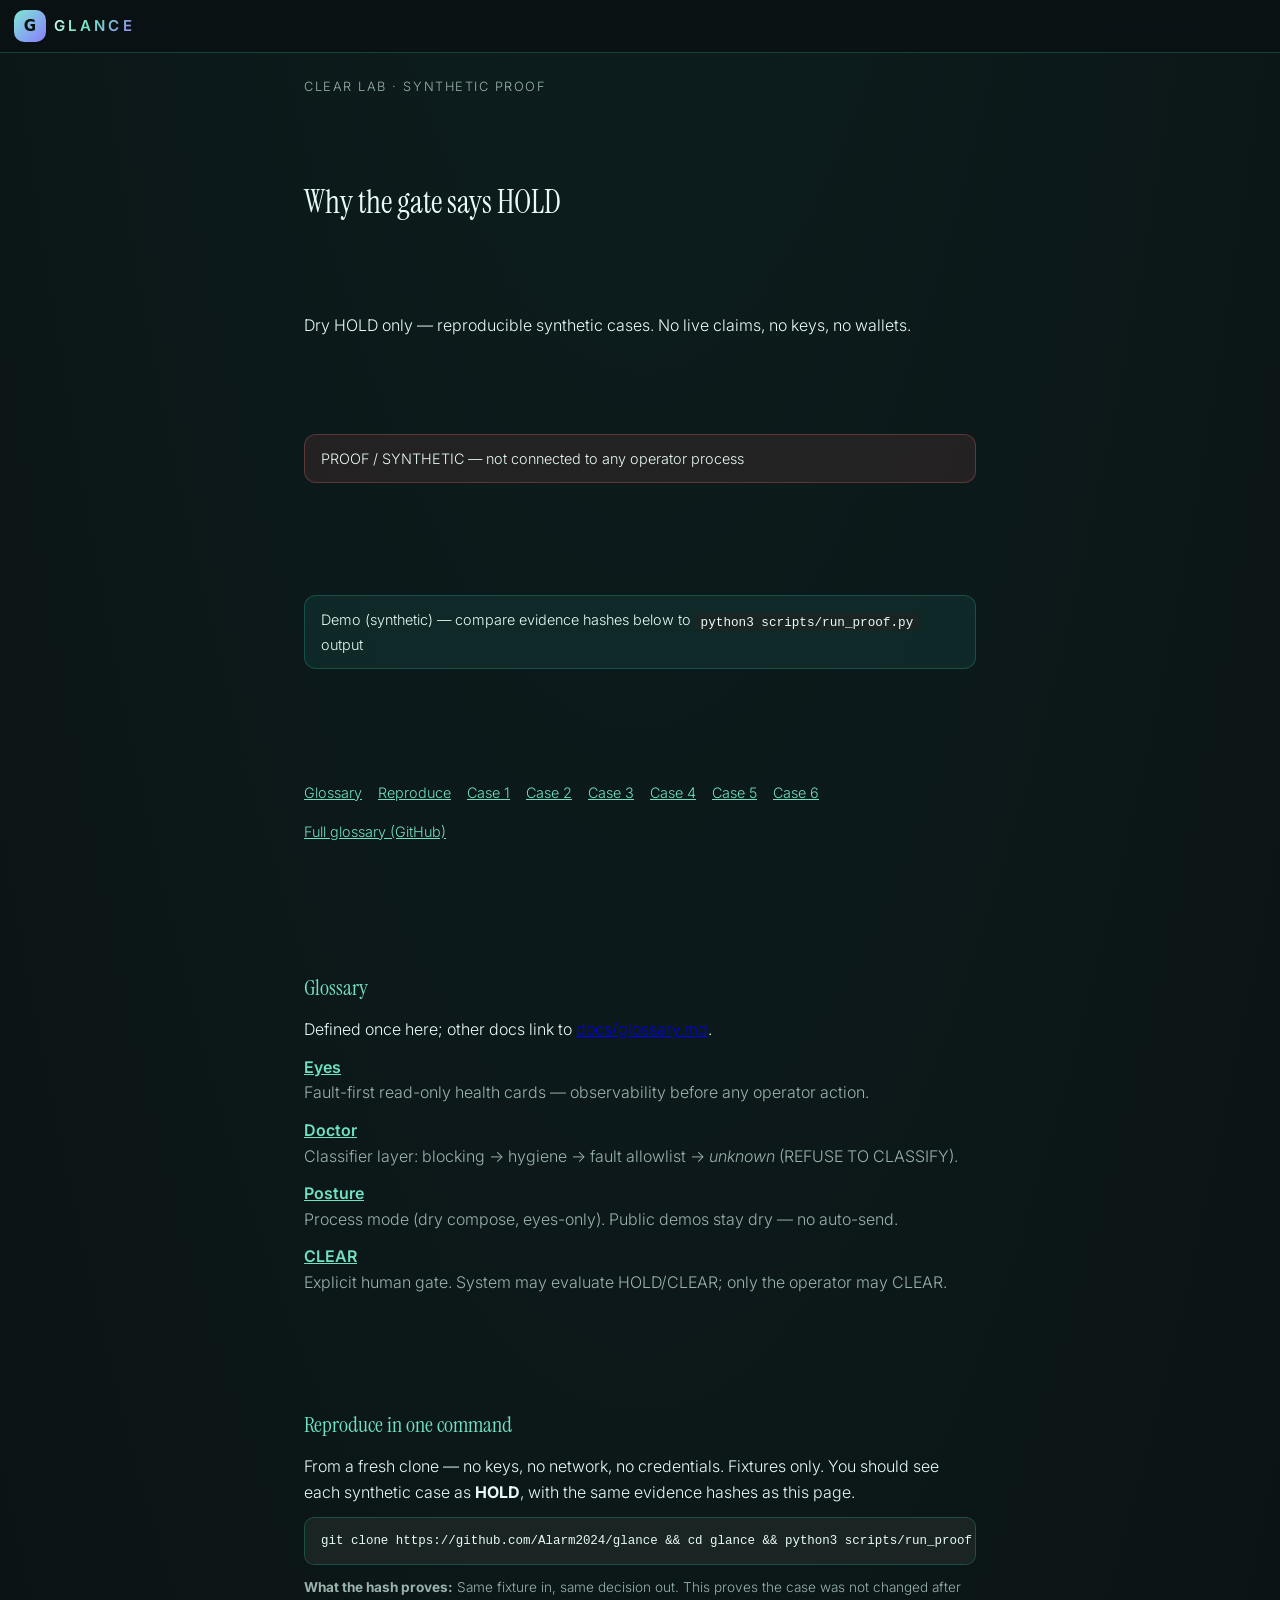
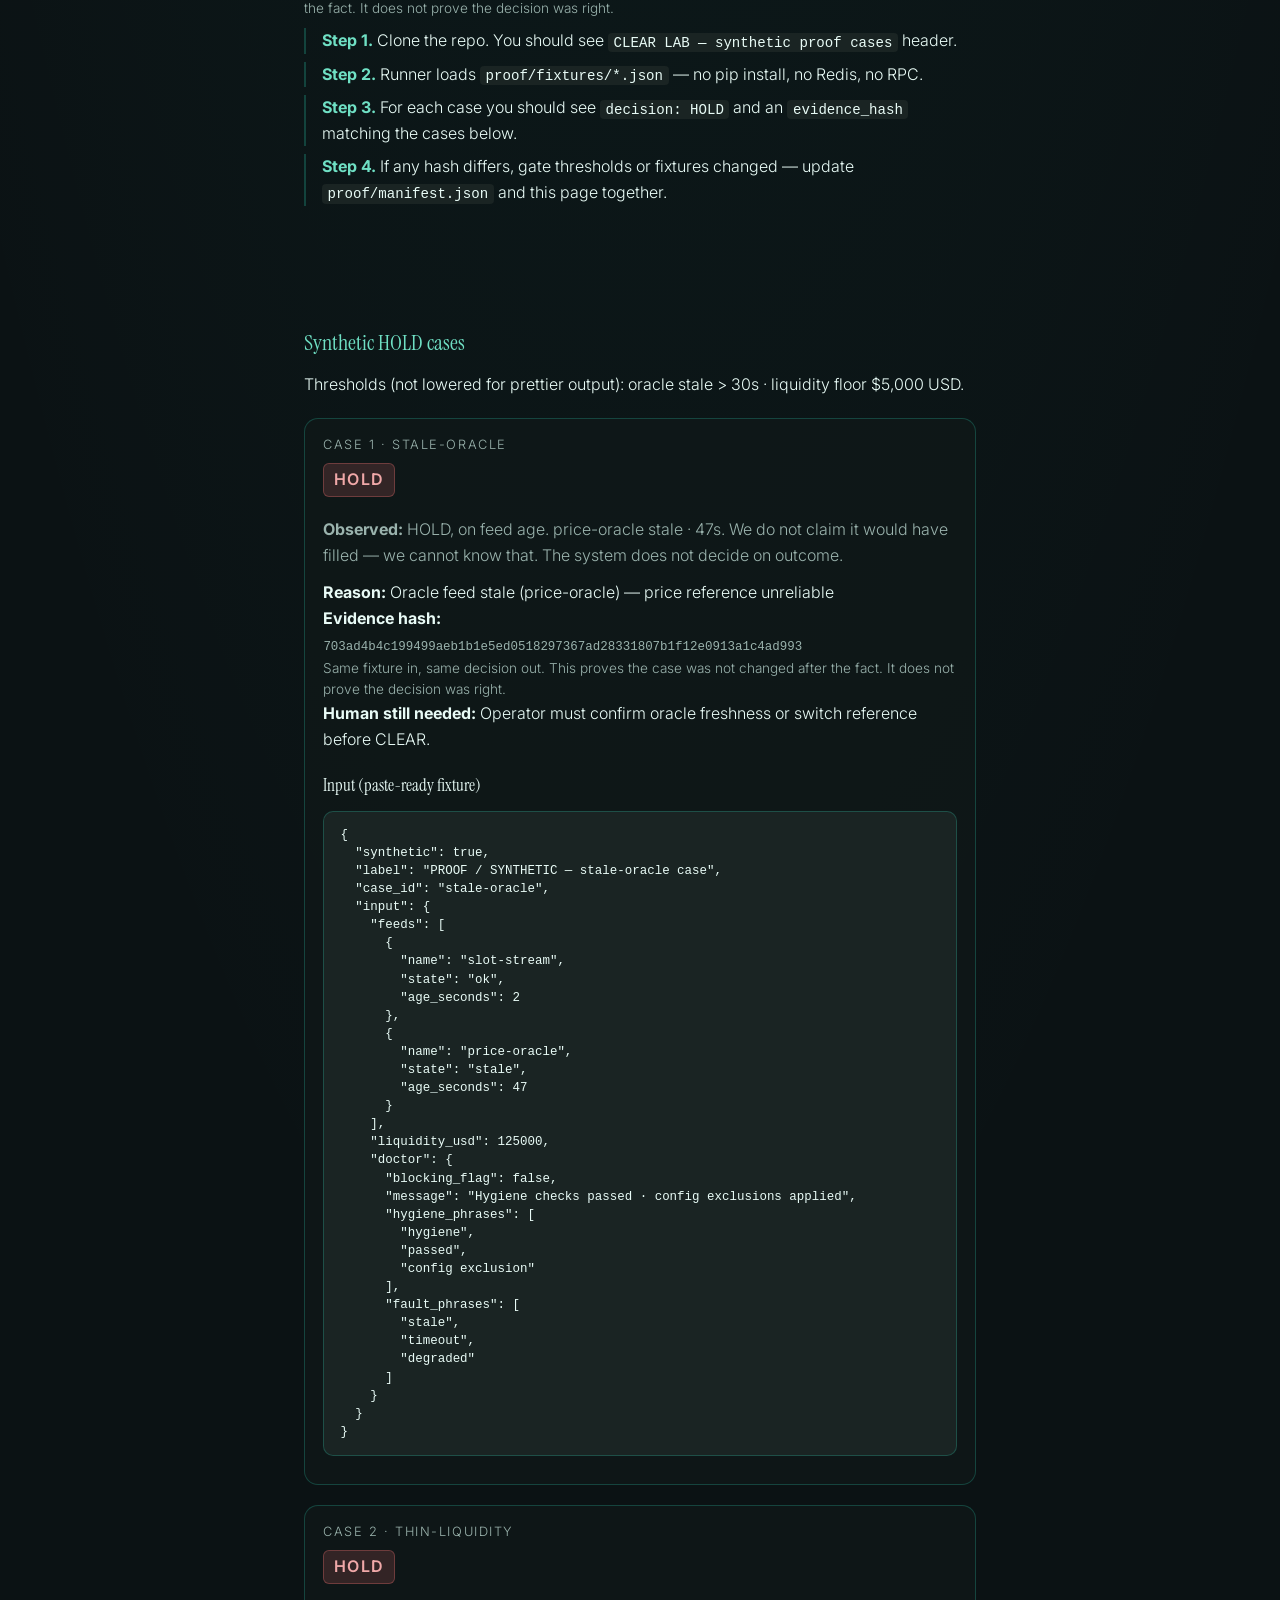
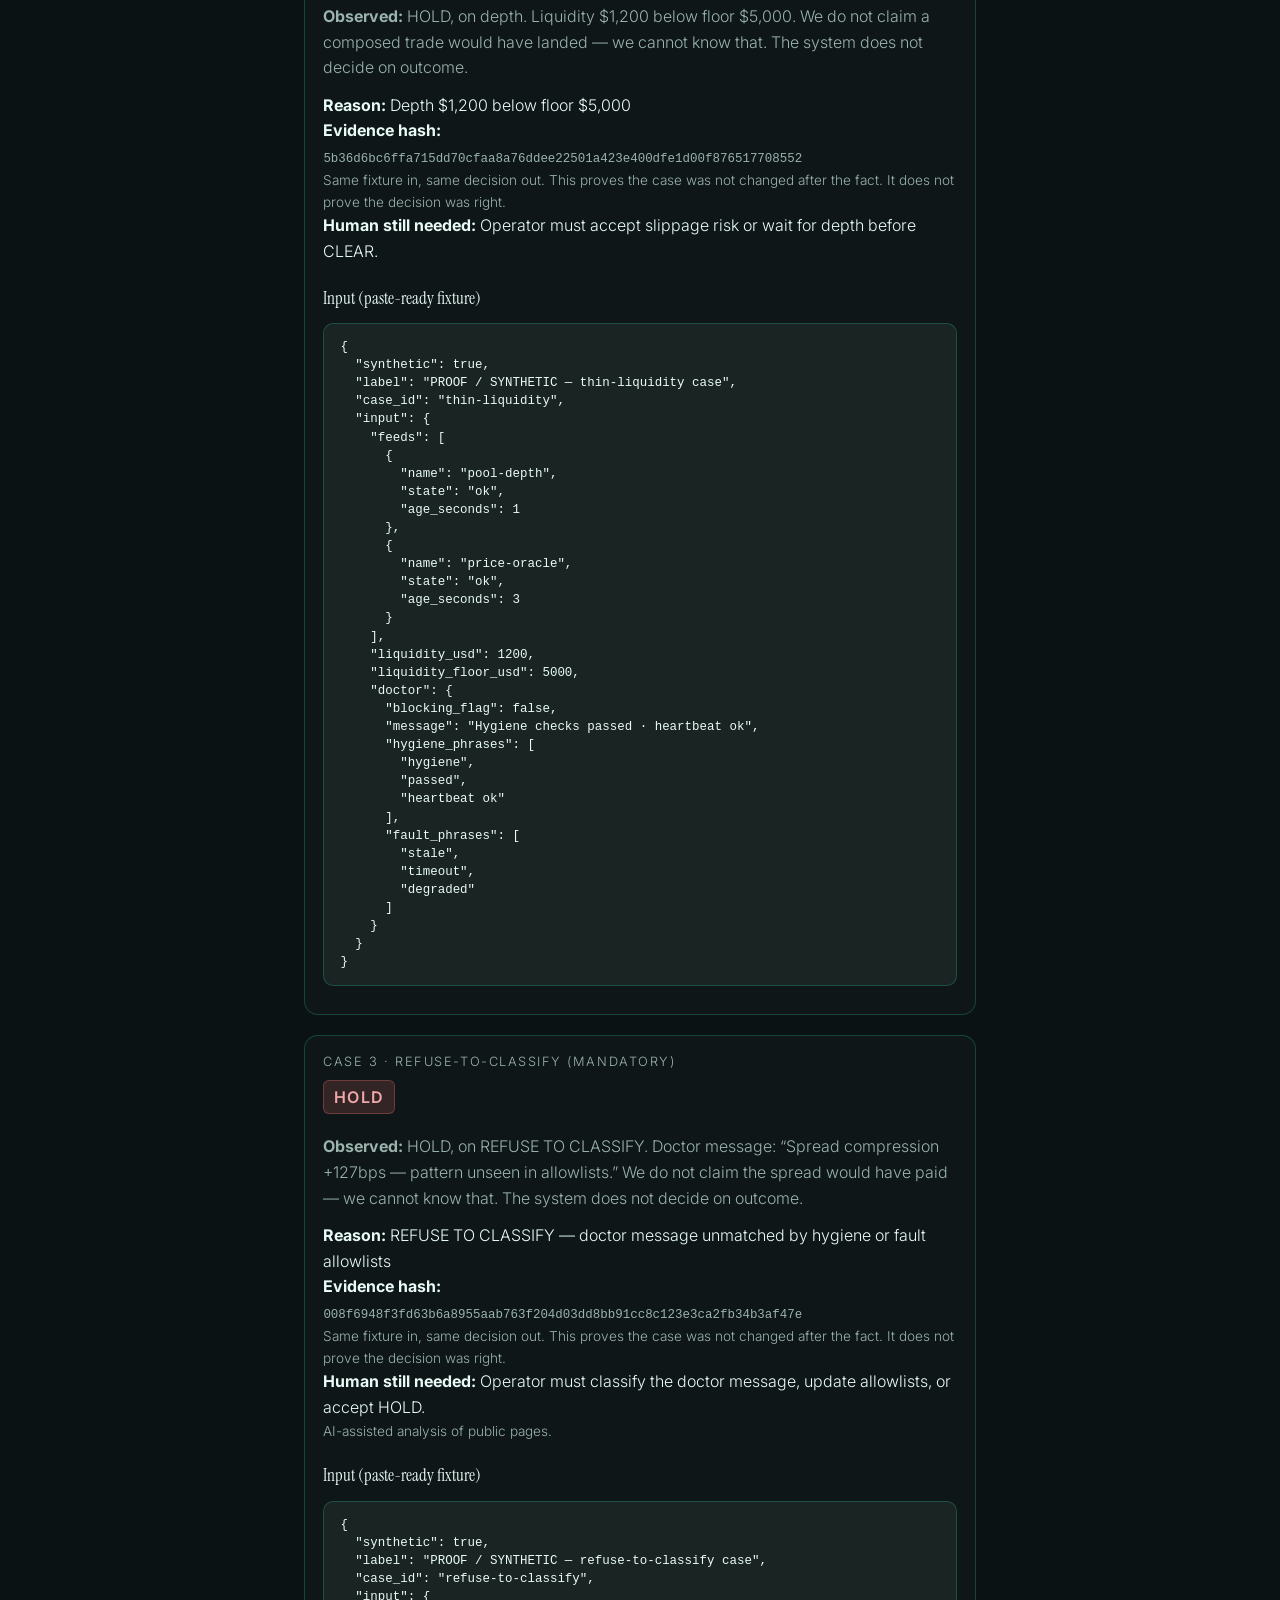
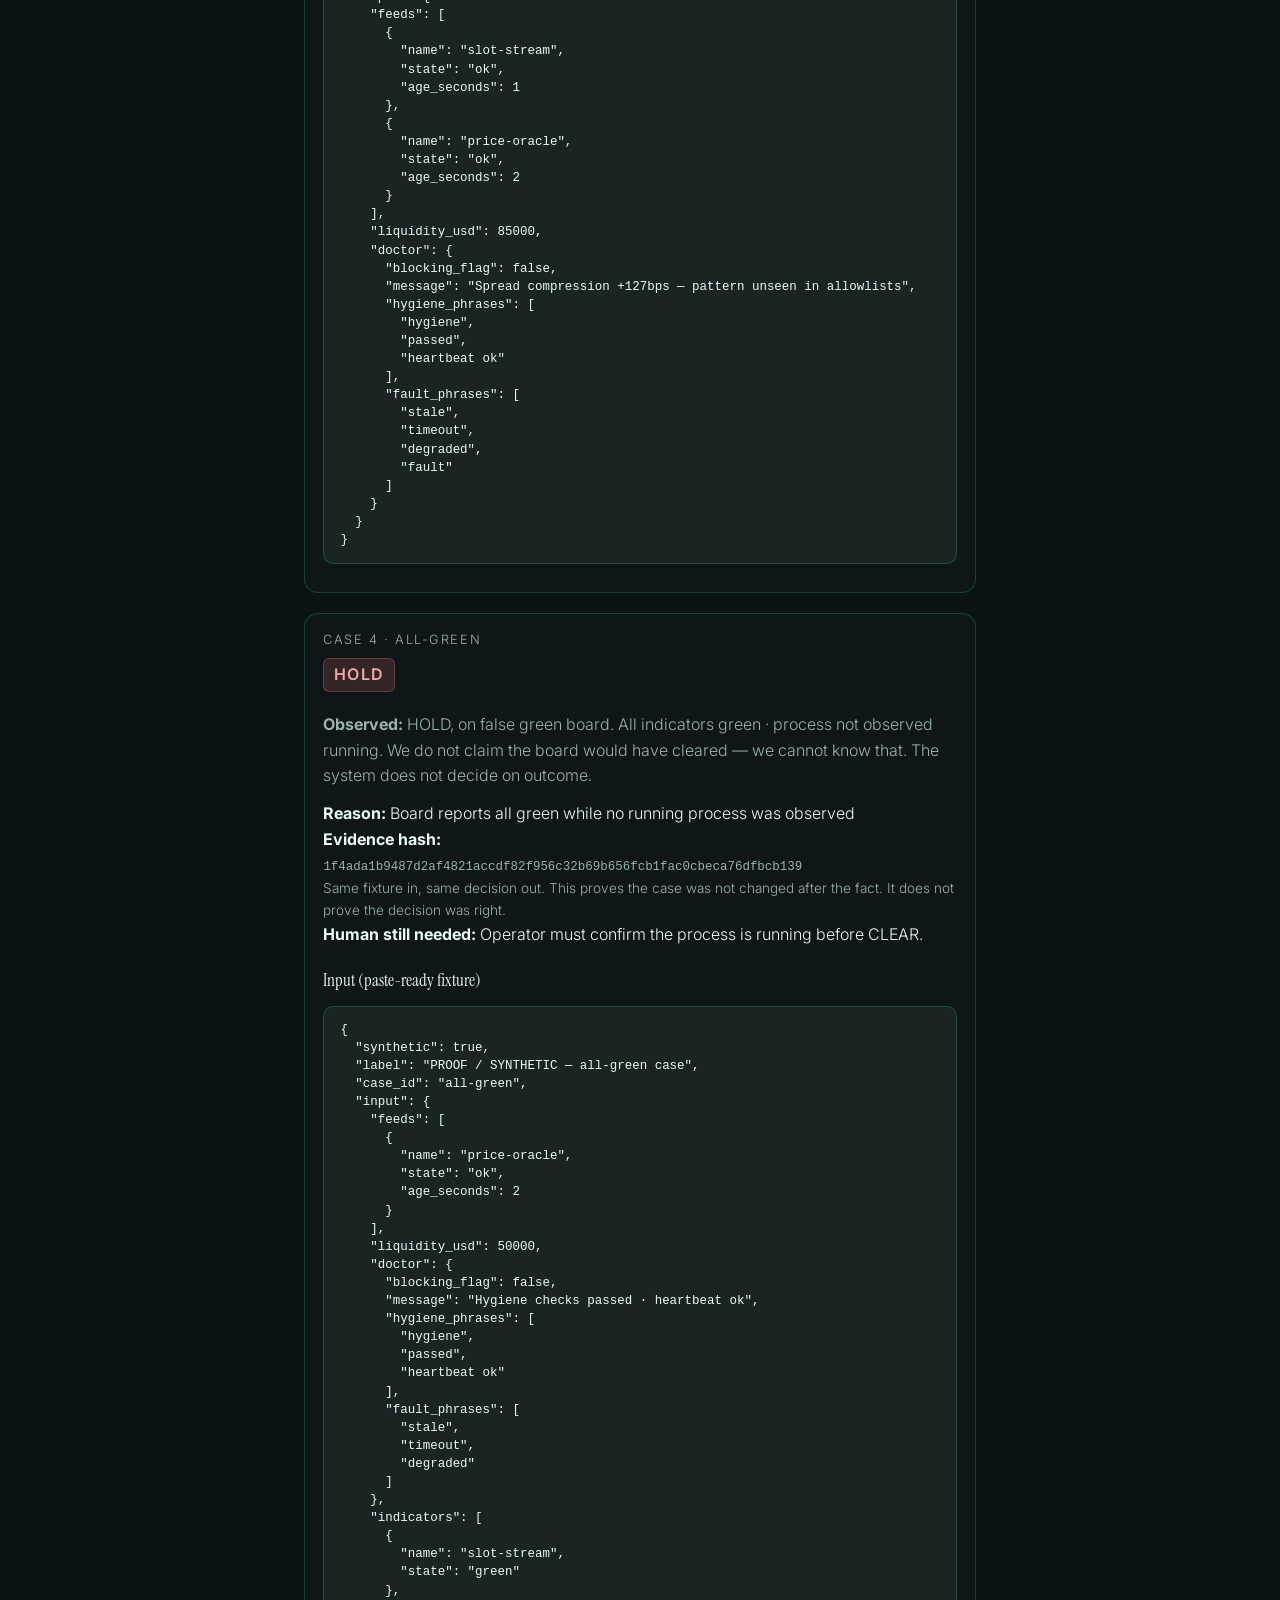
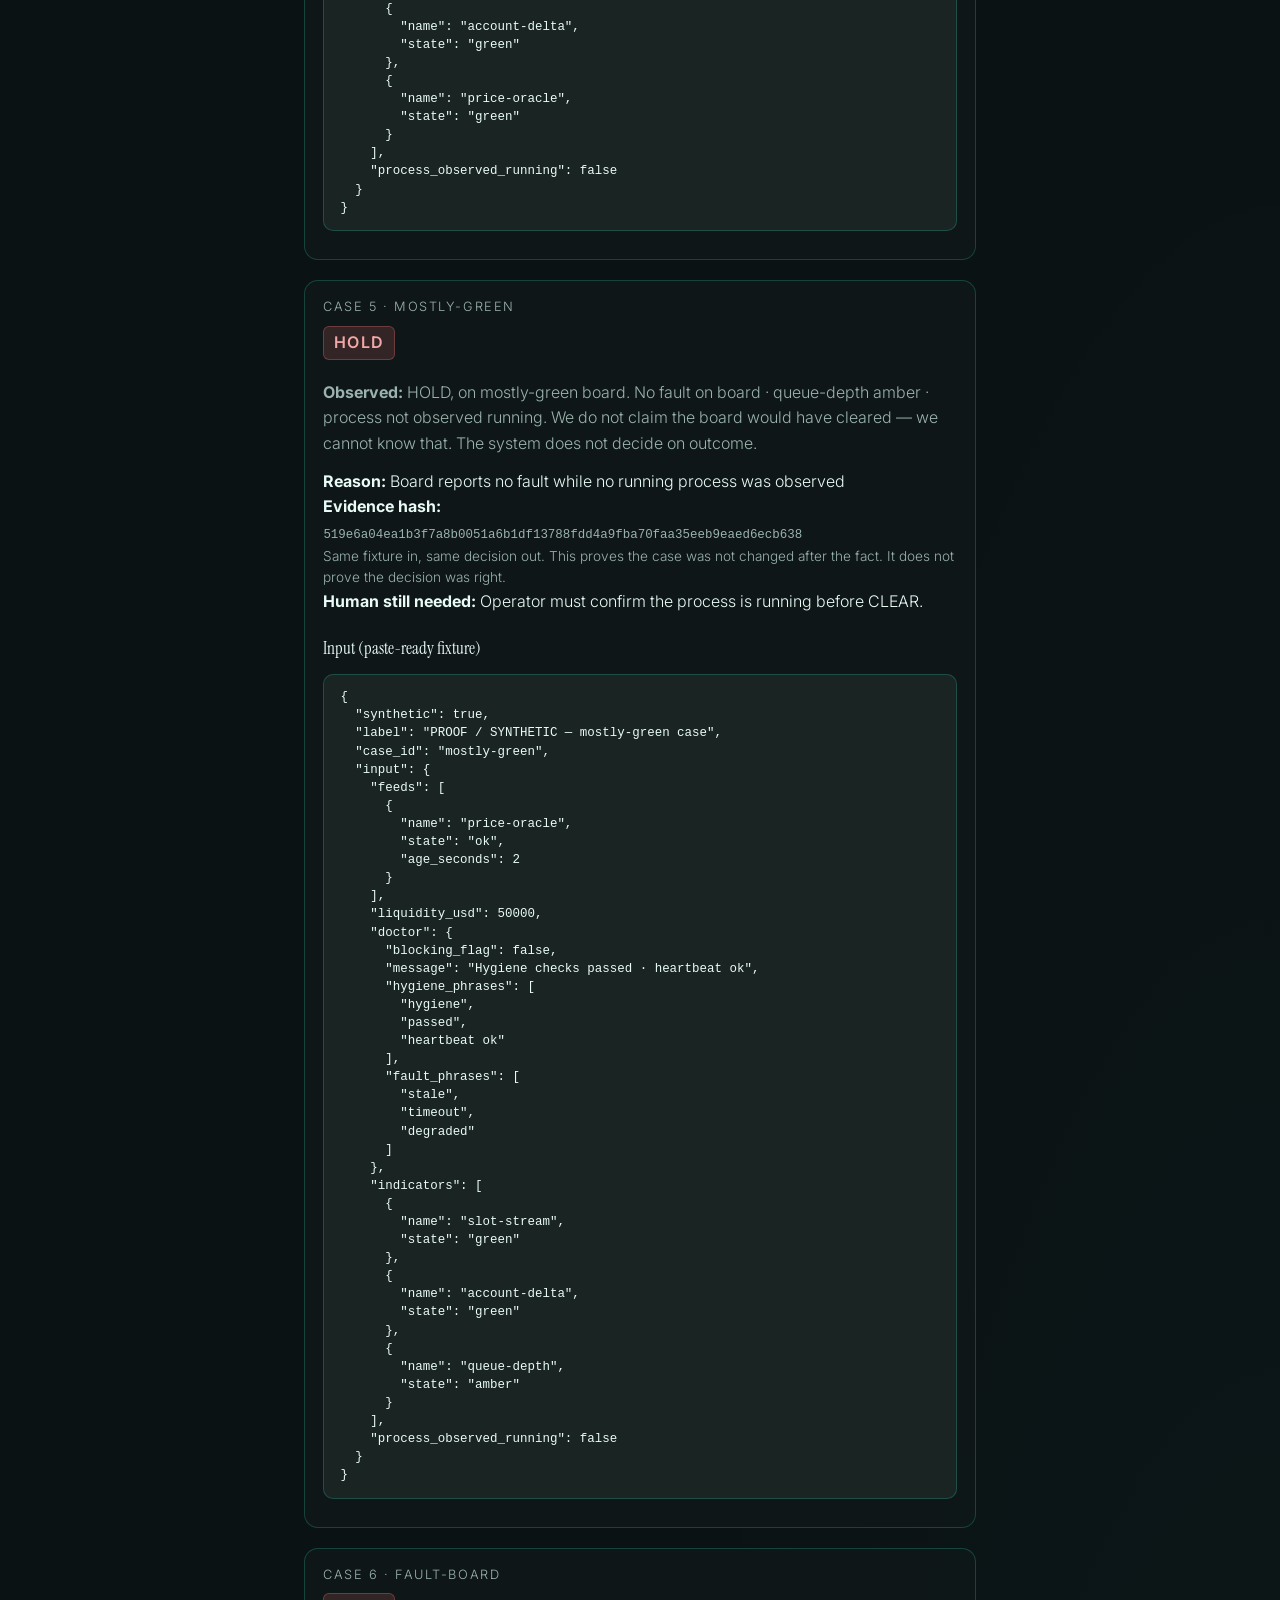
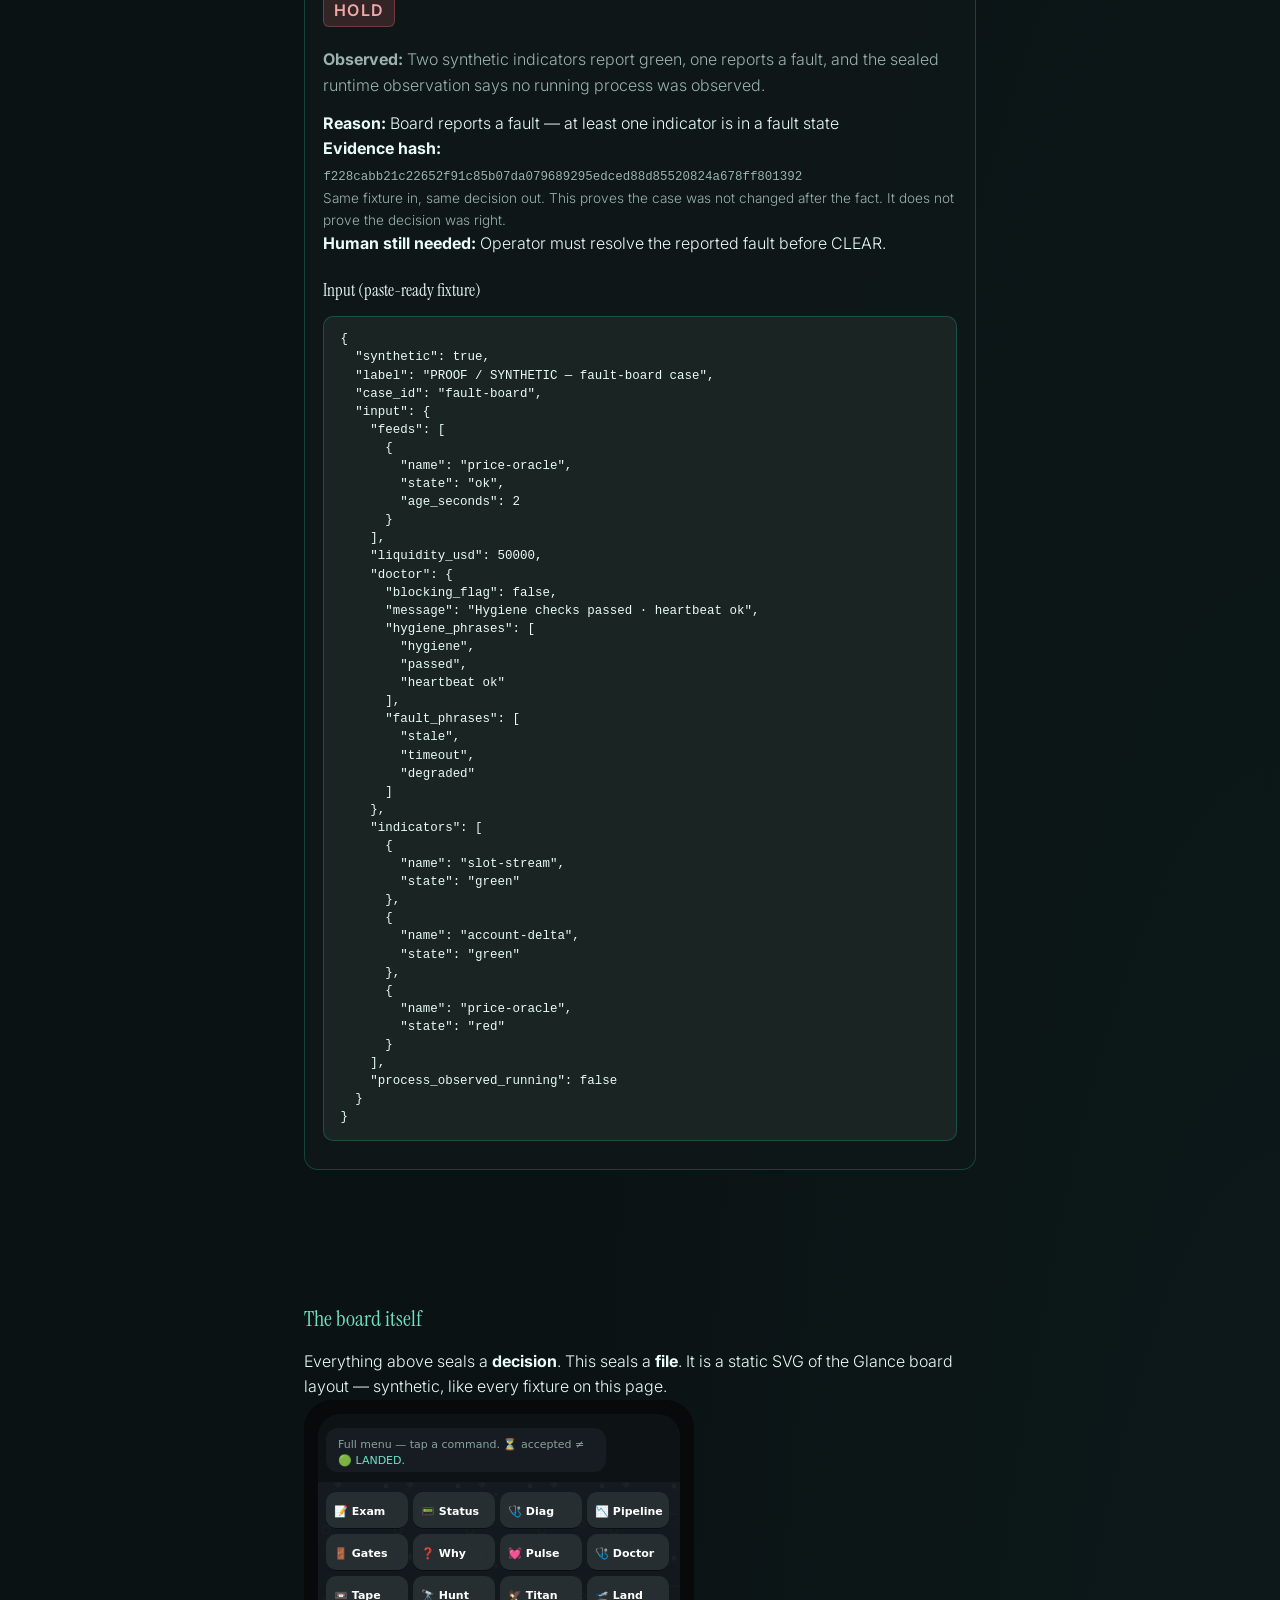
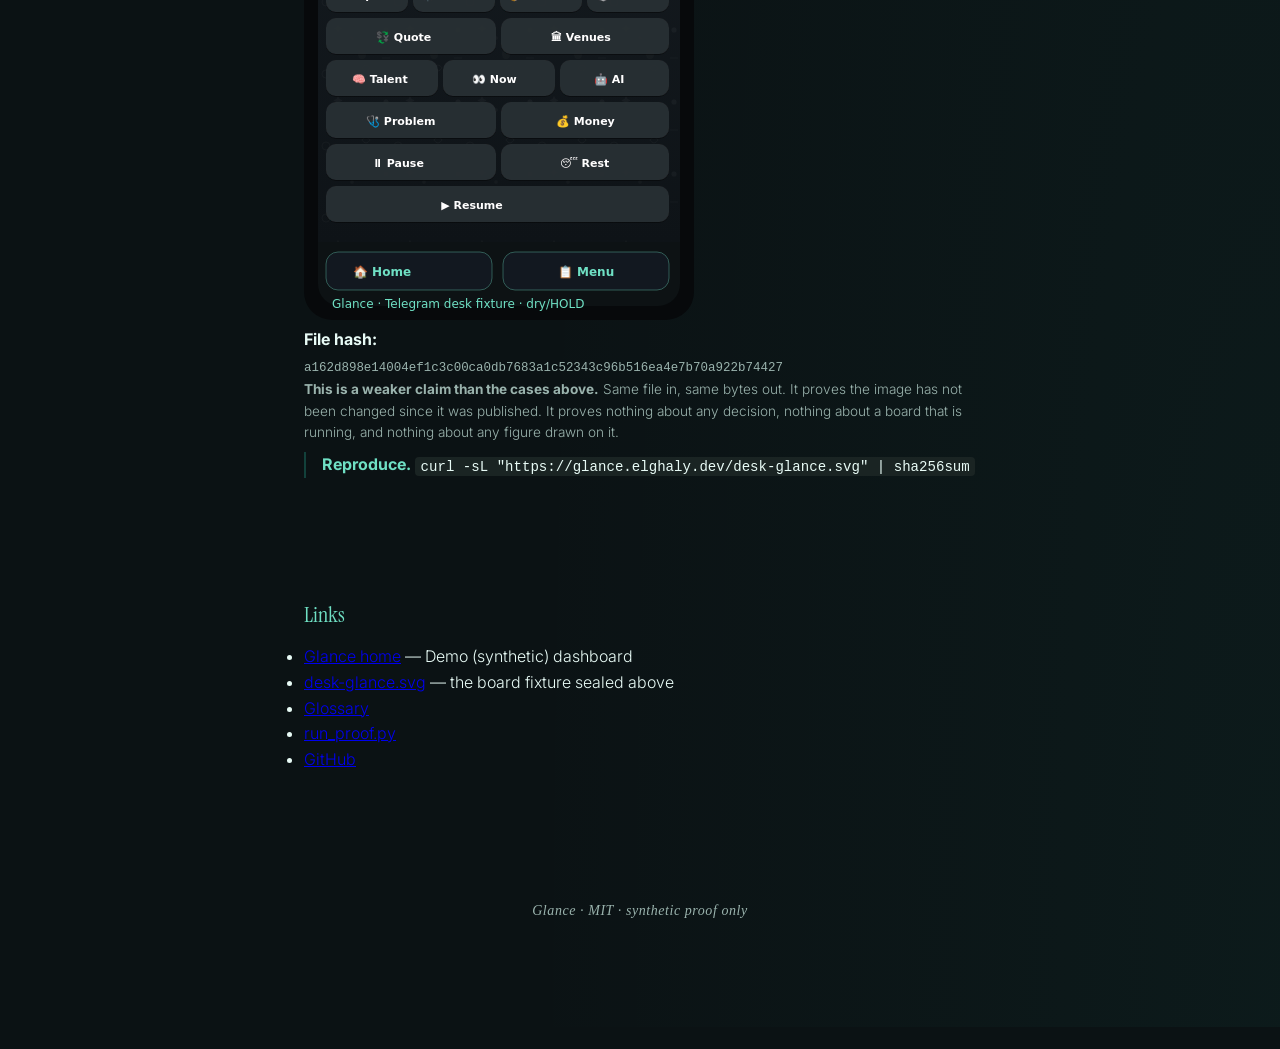
==== commit d8ecb771: "feat(proof): seal the Glance board fixture as a file, next to the decision cases desk-glance.svg bel" ====
--- a/proof/index.html
+++ b/proof/index.html
@@ -169,10 +169,20 @@
       </article>
     </section>
 
+    <section id="board">
+      <h2>The board itself</h2>
+      <p>Everything above seals a <strong>decision</strong>. This seals a <strong>file</strong>. It is a static SVG of the Glance board layout — synthetic, like every fixture on this page.</p>
+      <p><a href="../desk-glance.svg" target="_blank" rel="noopener"><img src="../desk-glance.svg" alt="Glance board — synthetic Telegram desk layout, dry/HOLD posture" width="390" height="520" loading="lazy" decoding="async" style="max-width:100%;height:auto;border-radius:12px"></a></p>
+      <p><strong>File hash:</strong><br><span class="hash">a162d898e14004ef1c3c00ca0db7683a1c52343c96b516ea4e7b70a922b74427</span></p>
+      <p class="hash-limit"><strong>This is a weaker claim than the cases above.</strong> Same file in, same bytes out. It proves the image has not been changed since it was published. It proves nothing about any decision, nothing about a board that is running, and nothing about any figure drawn on it.</p>
+      <div class="step"><strong>Reproduce.</strong> <code>curl -sL "https://glance.elghaly.dev/desk-glance.svg" | sha256sum</code></div>
+    </section>
+
     <section id="links">
       <h2>Links</h2>
       <ul>
         <li><a href="/">Glance home</a> — Demo (synthetic) dashboard</li>
+        <li><a href="/desk-glance.svg">desk-glance.svg</a> — the board fixture sealed above</li>
         <li><a href="https://github.com/Alarm2024/glance/blob/main/docs/glossary.md">Glossary</a></li>
         <li><a href="https://github.com/Alarm2024/glance/blob/main/scripts/run_proof.py">run_proof.py</a></li>
         <li><a href="https://github.com/Alarm2024/glance">GitHub</a></li>
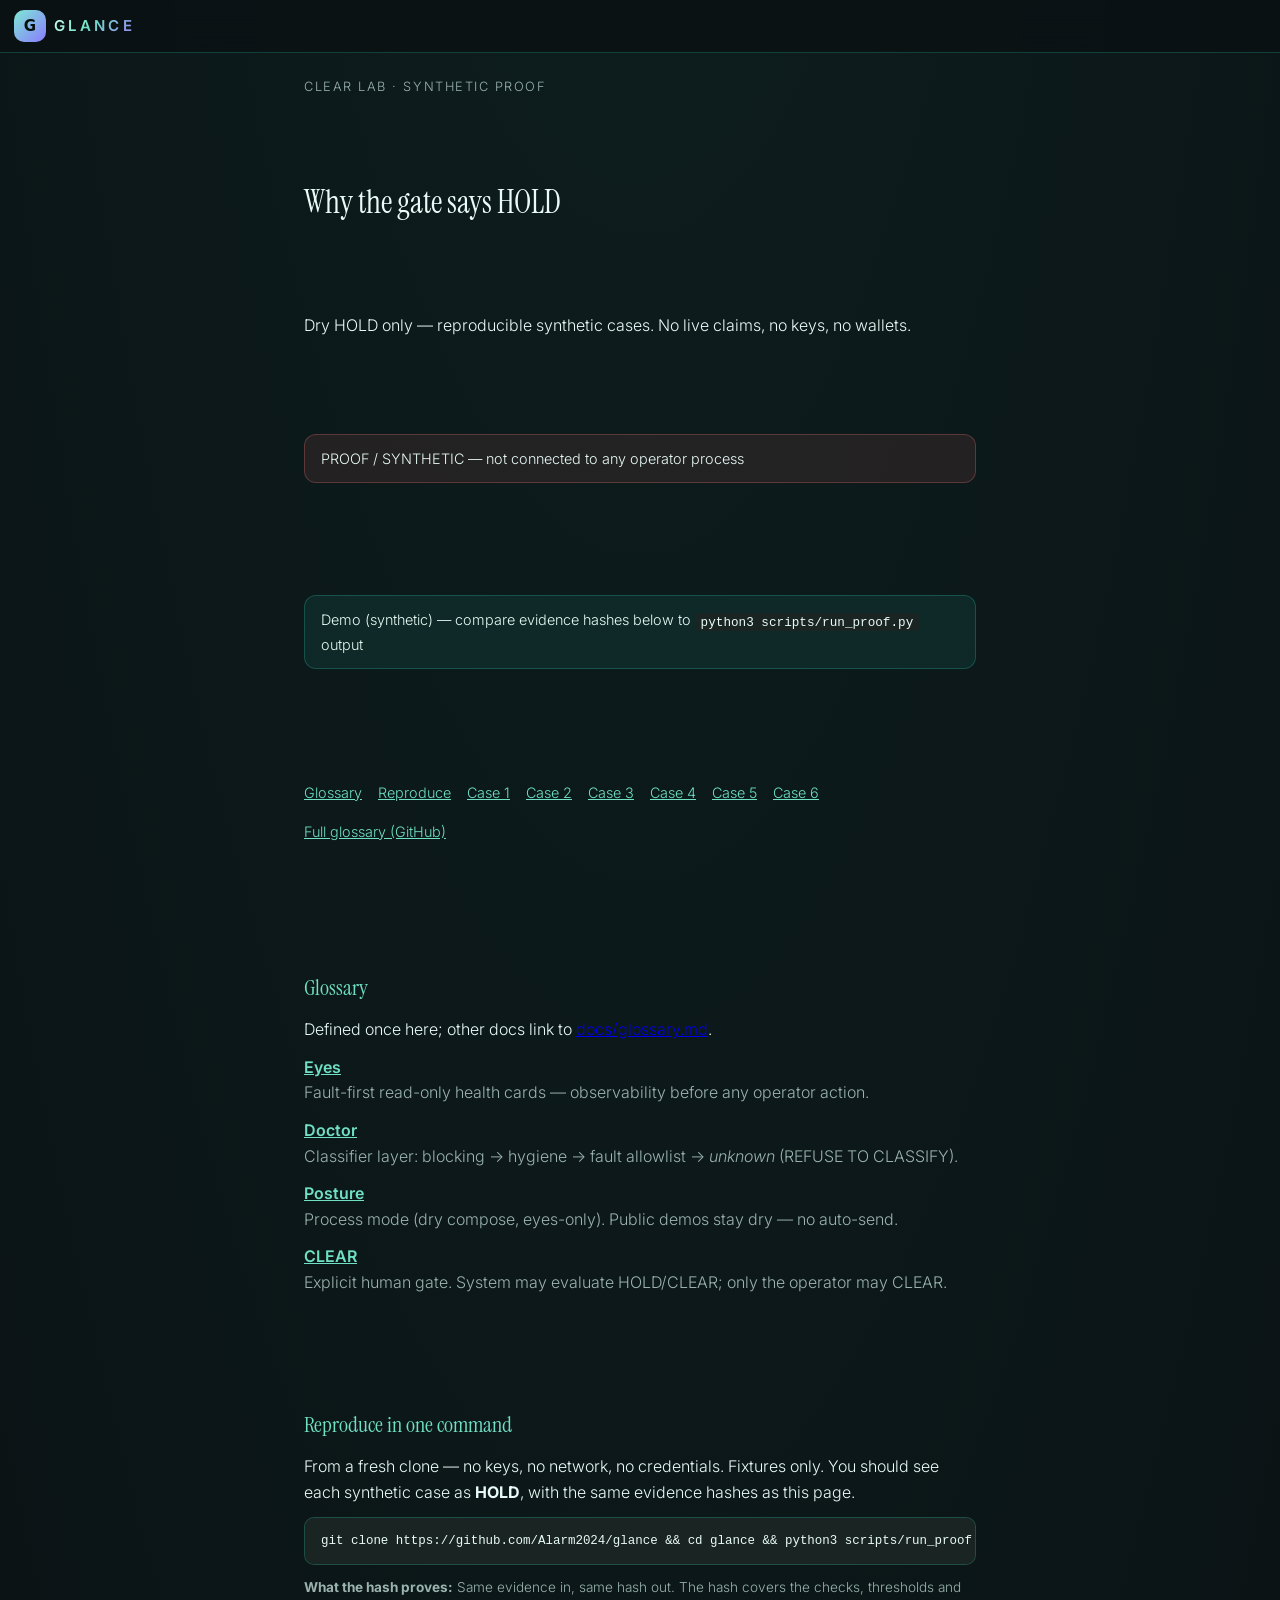
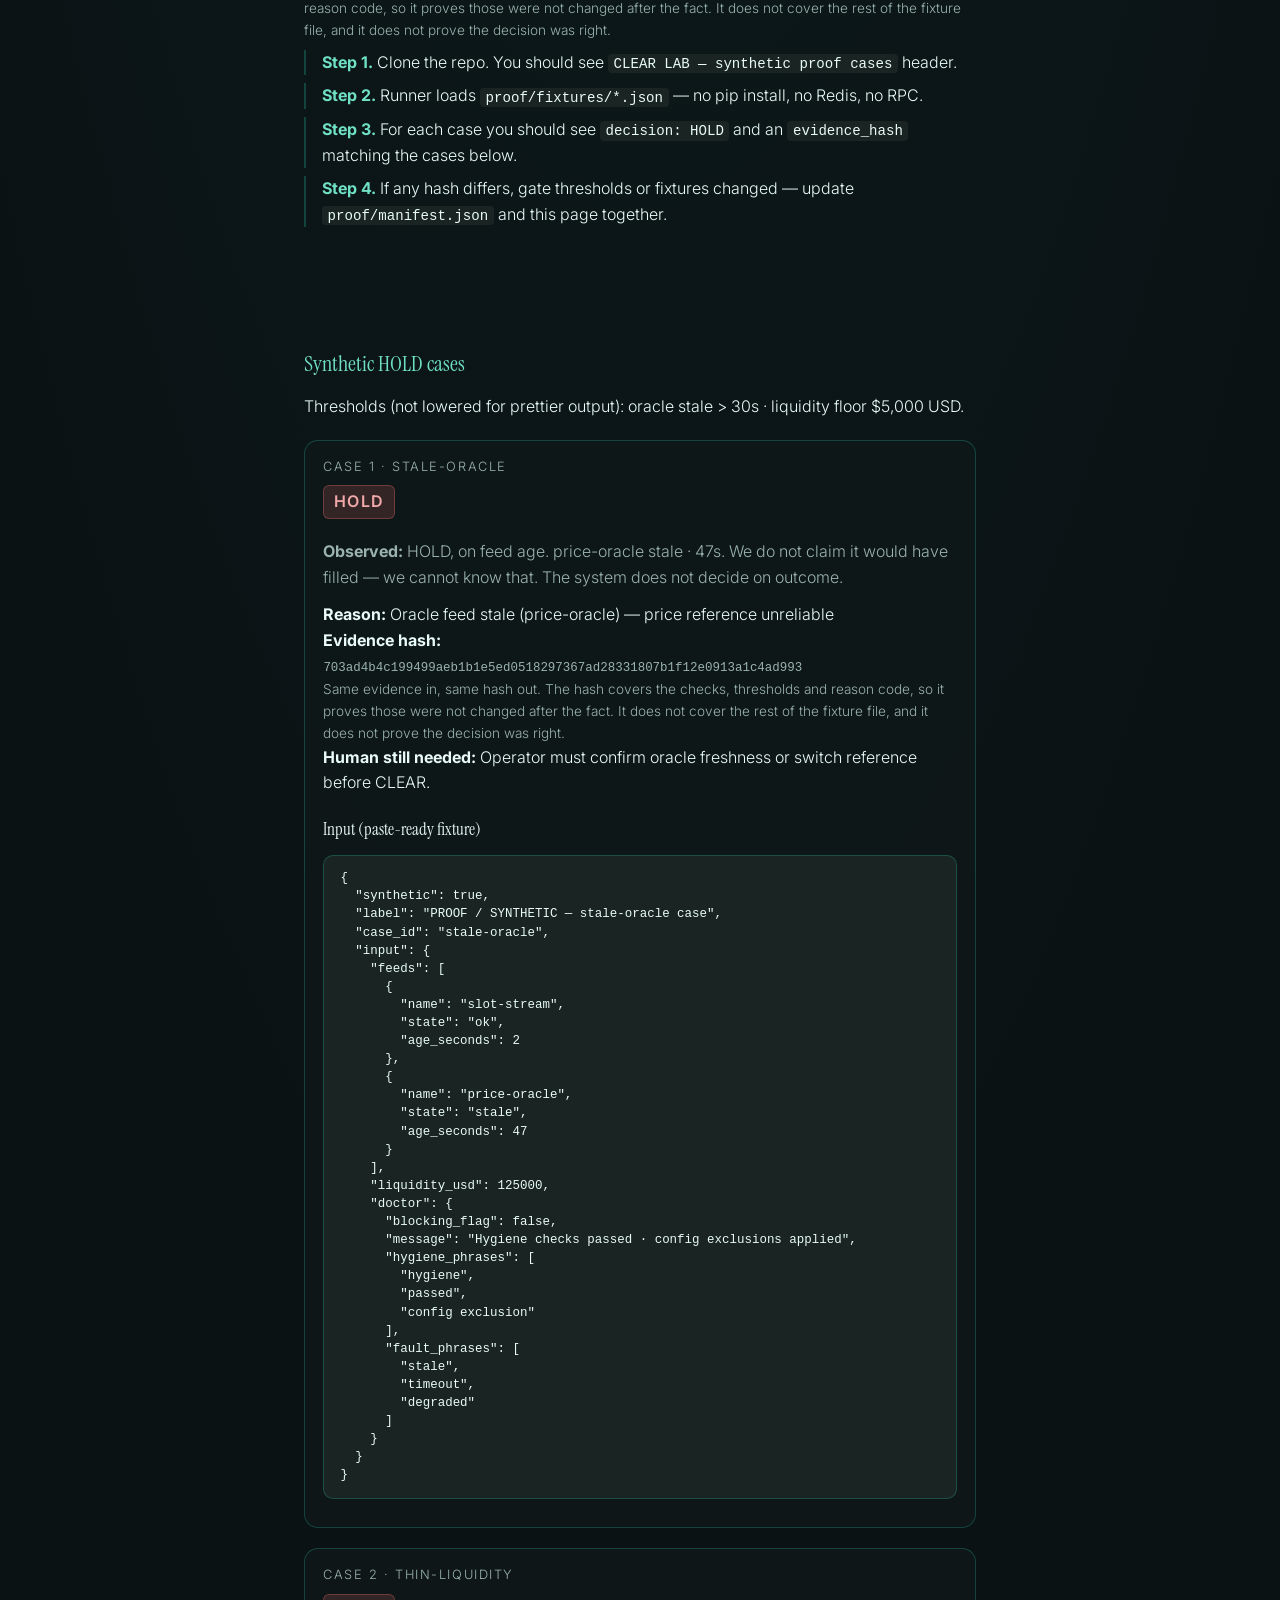
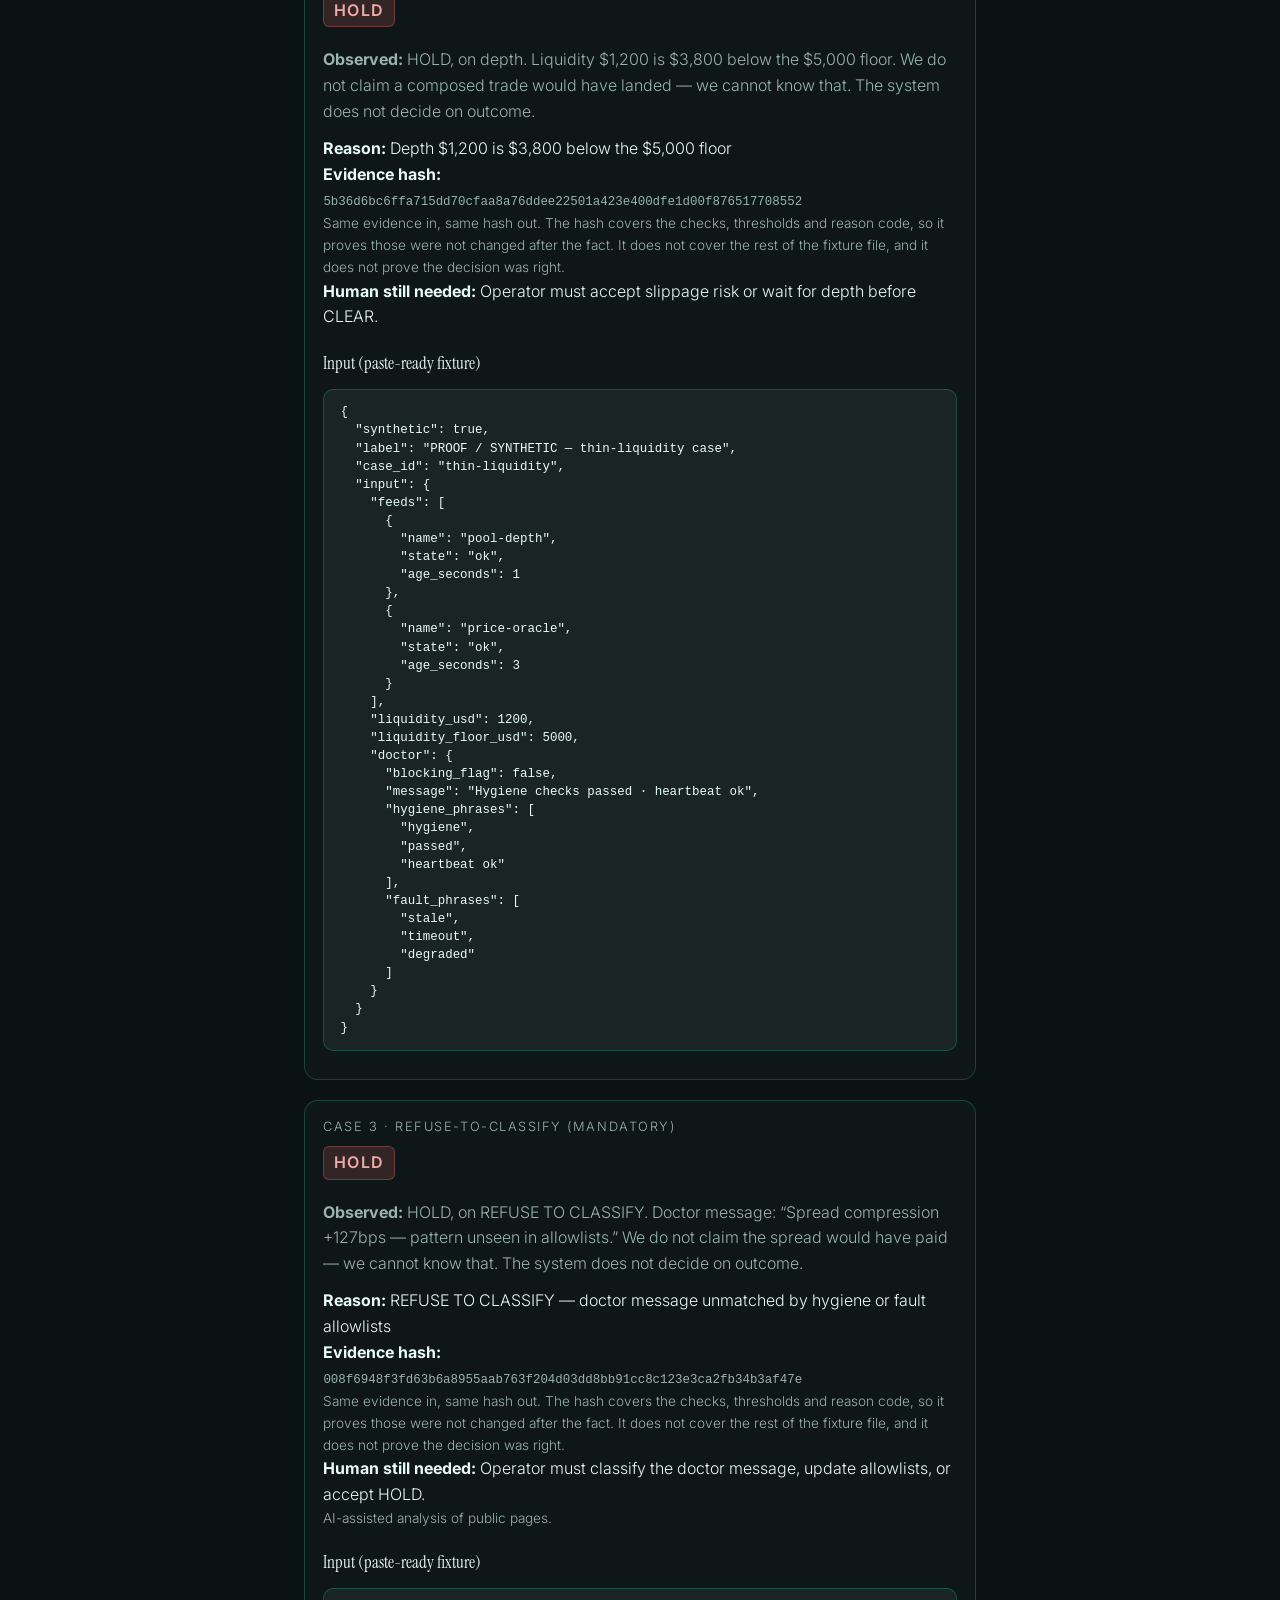
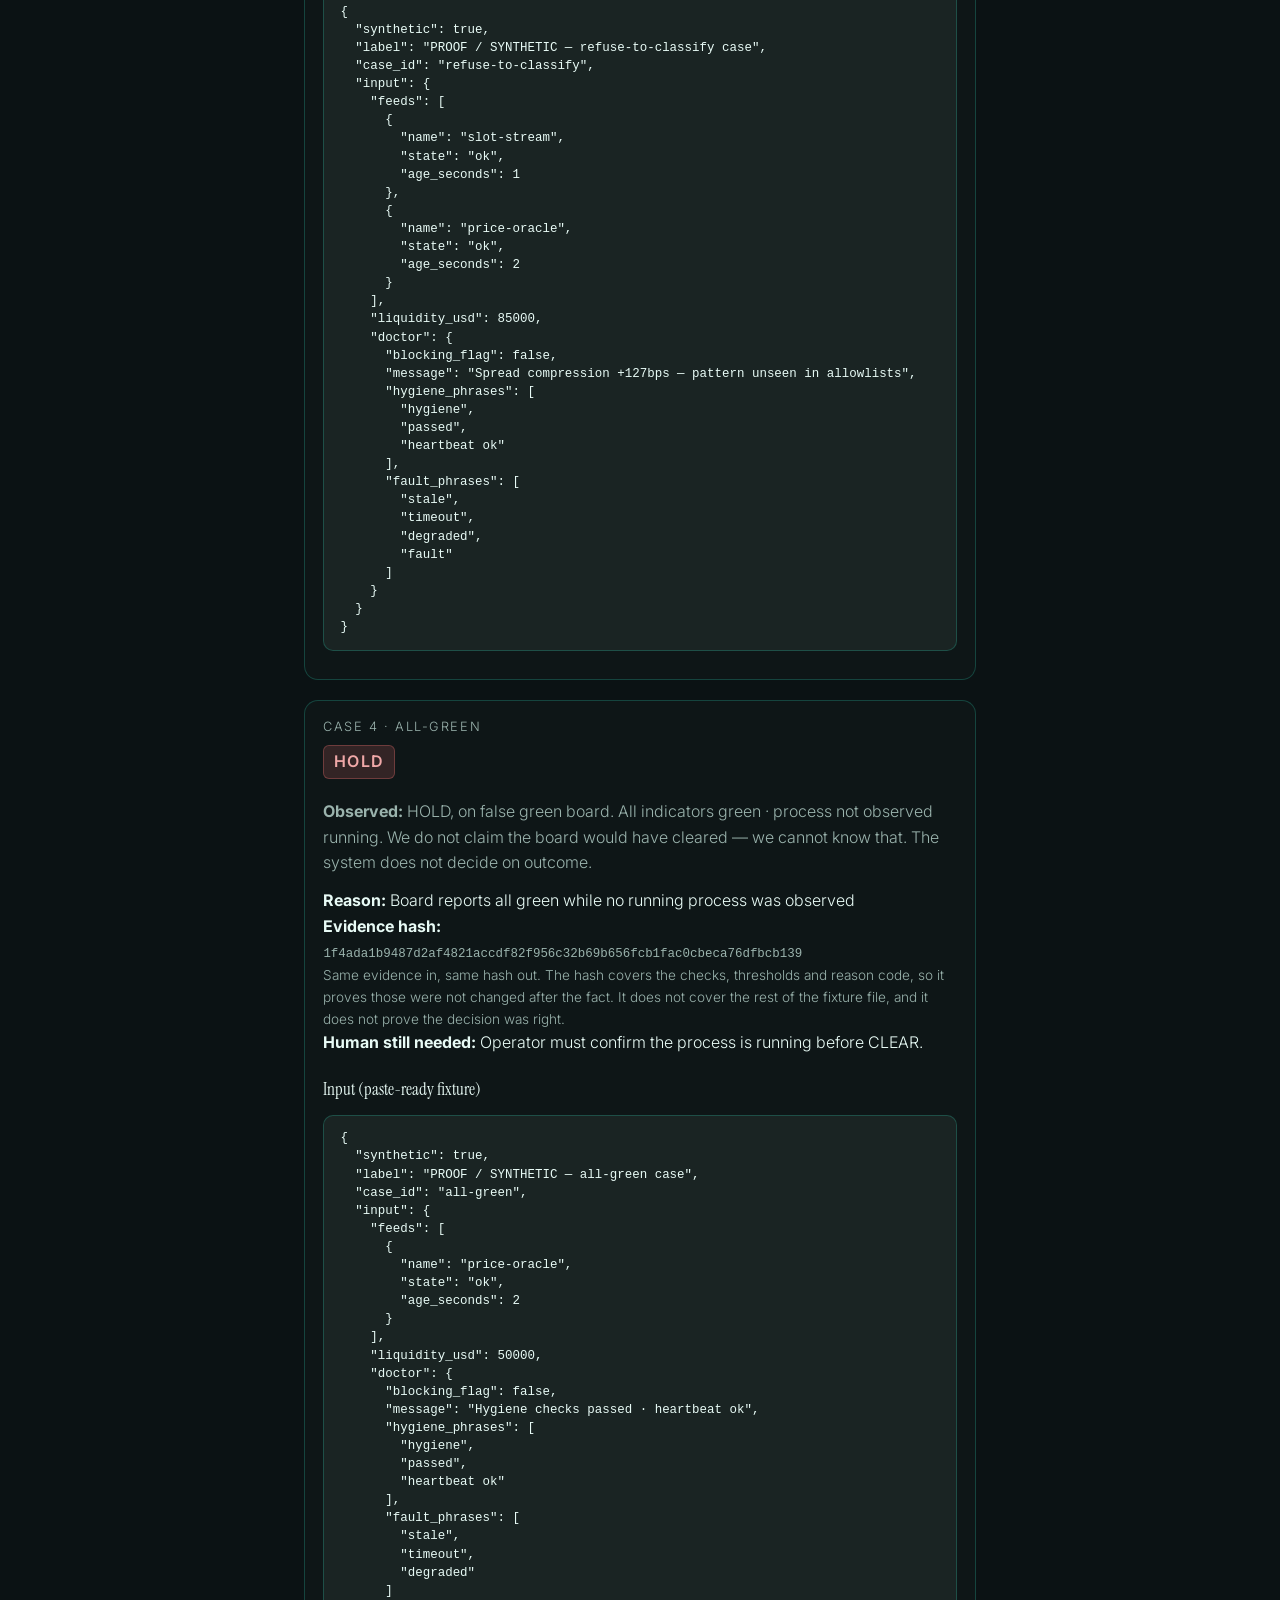
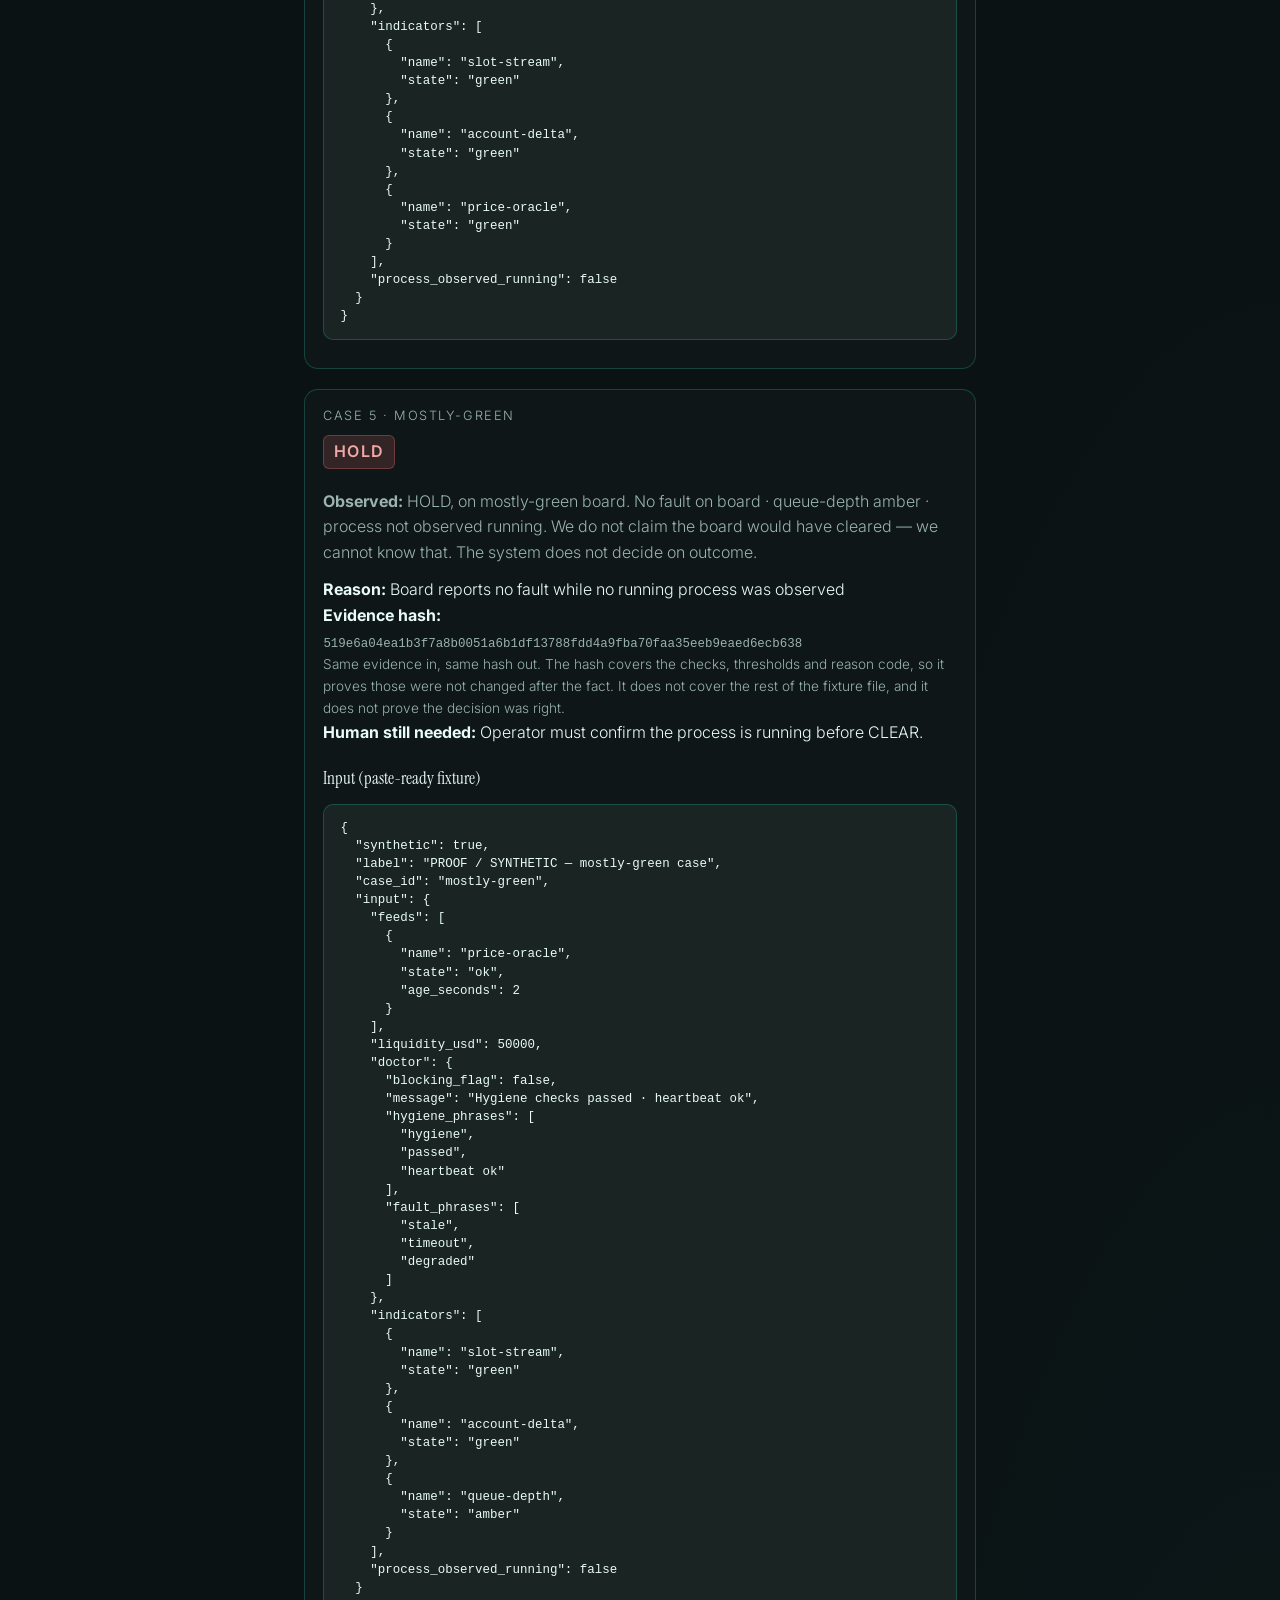
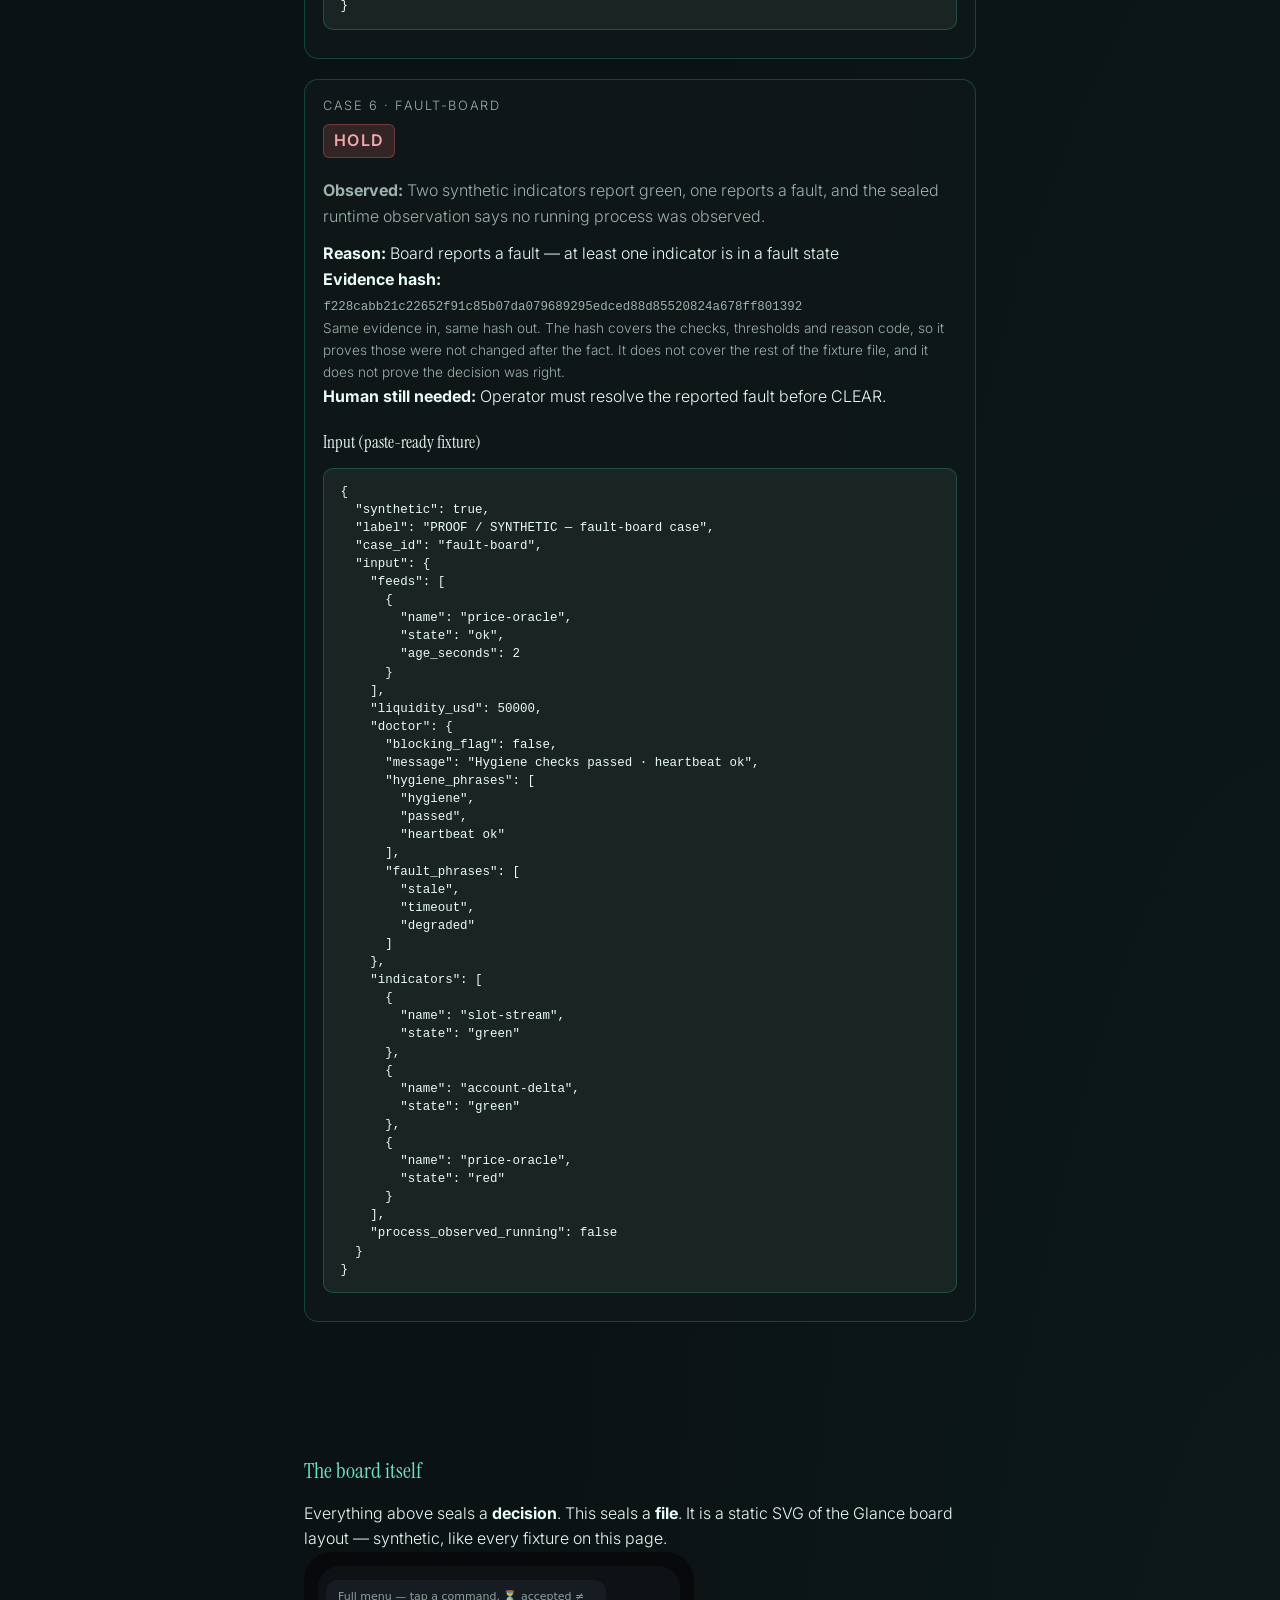
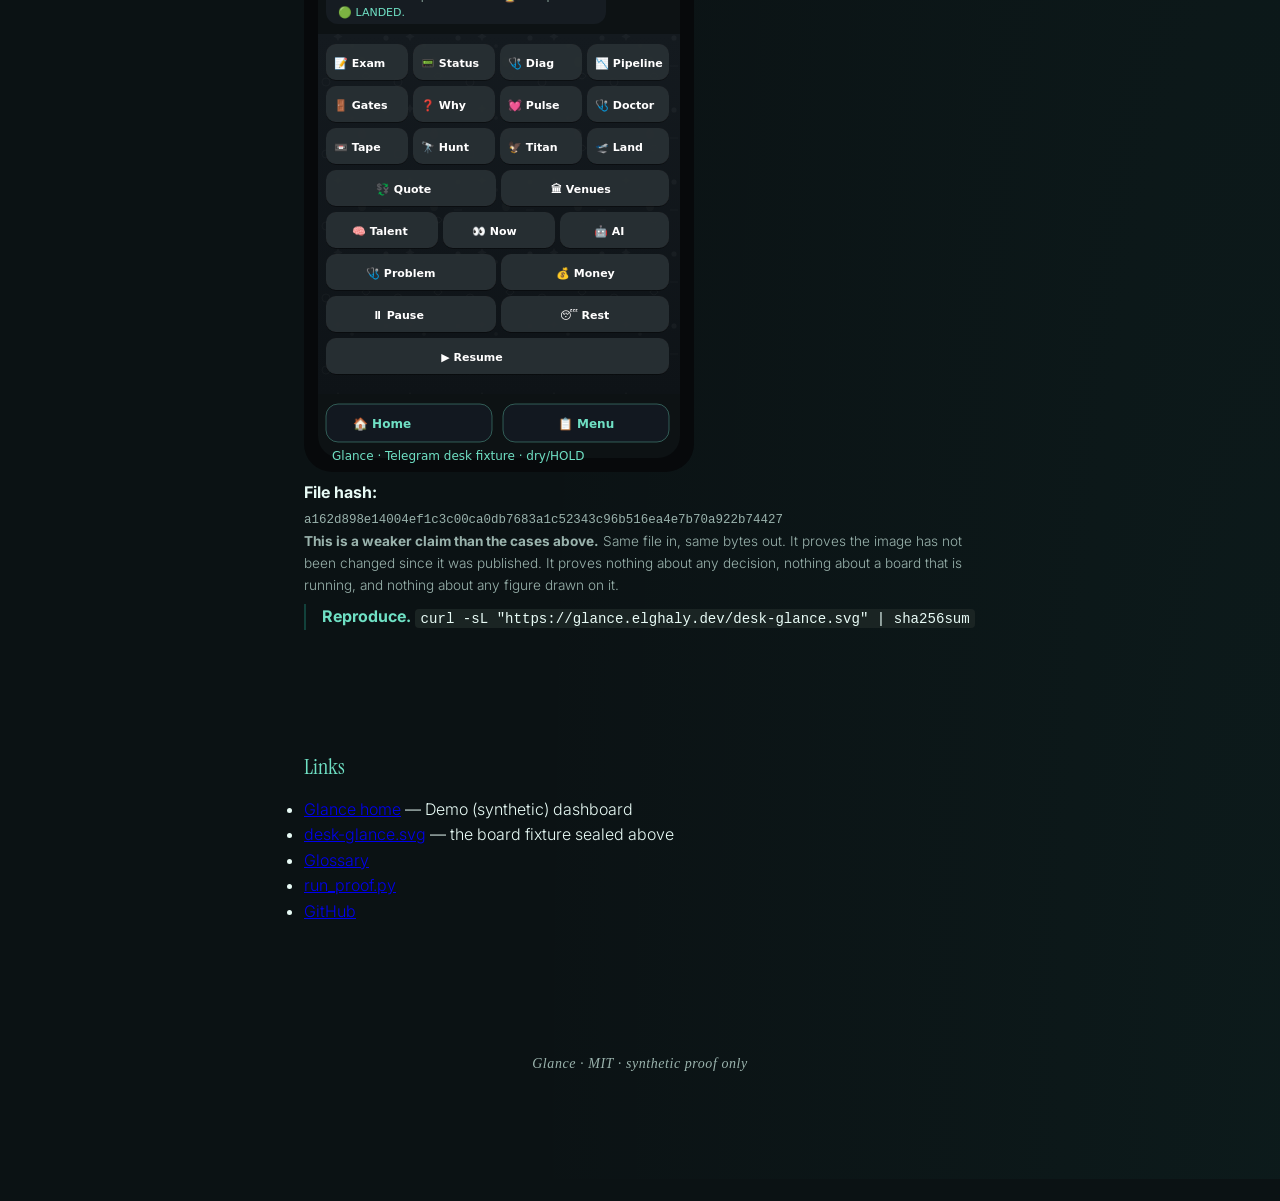
==== commit c0ed322c: "fix(proof): say what the hash covers; name the depth shortfall; fix quickstart on pip 22 Three findi" ====
--- a/proof/index.html
+++ b/proof/index.html
@@ -84,7 +84,7 @@
       <h2>Reproduce in one command</h2>
       <p>From a fresh clone — no keys, no network, no credentials. Fixtures only. You should see each synthetic case as <strong>HOLD</strong>, with the same evidence hashes as this page.</p>
       <pre class="fixture">git clone https://github.com/Alarm2024/glance &amp;&amp; cd glance &amp;&amp; python3 scripts/run_proof.py</pre>
-      <p class="hash-limit"><strong>What the hash proves:</strong> Same fixture in, same decision out. This proves the case was not changed after the fact. It does not prove the decision was right.</p>
+      <p class="hash-limit"><strong>What the hash proves:</strong> Same evidence in, same hash out. The hash covers the checks, thresholds and reason code, so it proves those were not changed after the fact. It does not cover the rest of the fixture file, and it does not prove the decision was right.</p>
       <div class="step"><strong>Step 1.</strong> Clone the repo. You should see <code>CLEAR LAB — synthetic proof cases</code> header.</div>
       <div class="step"><strong>Step 2.</strong> Runner loads <code>proof/fixtures/*.json</code> — no pip install, no Redis, no RPC.</div>
       <div class="step"><strong>Step 3.</strong> For each case you should see <code>decision: HOLD</code> and an <code>evidence_hash</code> matching the cases below.</div>
@@ -101,7 +101,7 @@
         <p class="observed"><strong>Observed:</strong> HOLD, on feed age. price-oracle stale · 47s. We do not claim it would have filled — we cannot know that. The system does not decide on outcome.</p>
         <p><strong>Reason:</strong> Oracle feed stale (price-oracle) — price reference unreliable</p>
         <p><strong>Evidence hash:</strong><br><span class="hash" data-hash="stale-oracle">703ad4b4c199499aeb1b1e5ed0518297367ad28331807b1f12e0913a1c4ad993</span></p>
-        <p class="hash-limit">Same fixture in, same decision out. This proves the case was not changed after the fact. It does not prove the decision was right.</p>
+        <p class="hash-limit">Same evidence in, same hash out. The hash covers the checks, thresholds and reason code, so it proves those were not changed after the fact. It does not cover the rest of the fixture file, and it does not prove the decision was right.</p>
         <p><strong>Human still needed:</strong> Operator must confirm oracle freshness or switch reference before CLEAR.</p>
         <h3>Input (paste-ready fixture)</h3>
         <pre class="fixture" id="fixture-stale-oracle">Loading…</pre>
@@ -110,10 +110,10 @@
       <article class="case" id="case-thin-liquidity">
         <p class="case__id">Case 2 · thin-liquidity</p>
         <span class="decision decision--hold">HOLD</span>
-        <p class="observed"><strong>Observed:</strong> HOLD, on depth. Liquidity $1,200 below floor $5,000. We do not claim a composed trade would have landed — we cannot know that. The system does not decide on outcome.</p>
-        <p><strong>Reason:</strong> Depth $1,200 below floor $5,000</p>
+        <p class="observed"><strong>Observed:</strong> HOLD, on depth. Liquidity $1,200 is $3,800 below the $5,000 floor. We do not claim a composed trade would have landed — we cannot know that. The system does not decide on outcome.</p>
+        <p><strong>Reason:</strong> Depth $1,200 is $3,800 below the $5,000 floor</p>
         <p><strong>Evidence hash:</strong><br><span class="hash" data-hash="thin-liquidity">5b36d6bc6ffa715dd70cfaa8a76ddee22501a423e400dfe1d00f876517708552</span></p>
-        <p class="hash-limit">Same fixture in, same decision out. This proves the case was not changed after the fact. It does not prove the decision was right.</p>
+        <p class="hash-limit">Same evidence in, same hash out. The hash covers the checks, thresholds and reason code, so it proves those were not changed after the fact. It does not cover the rest of the fixture file, and it does not prove the decision was right.</p>
         <p><strong>Human still needed:</strong> Operator must accept slippage risk or wait for depth before CLEAR.</p>
         <h3>Input (paste-ready fixture)</h3>
         <pre class="fixture" id="fixture-thin-liquidity">Loading…</pre>
@@ -125,7 +125,7 @@
         <p class="observed"><strong>Observed:</strong> HOLD, on REFUSE TO CLASSIFY. Doctor message: “Spread compression +127bps — pattern unseen in allowlists.” We do not claim the spread would have paid — we cannot know that. The system does not decide on outcome.</p>
         <p><strong>Reason:</strong> REFUSE TO CLASSIFY — doctor message unmatched by hygiene or fault allowlists</p>
         <p><strong>Evidence hash:</strong><br><span class="hash" data-hash="refuse-to-classify">008f6948f3fd63b6a8955aab763f204d03dd8bb91cc8c123e3ca2fb34b3af47e</span></p>
-        <p class="hash-limit">Same fixture in, same decision out. This proves the case was not changed after the fact. It does not prove the decision was right.</p>
+        <p class="hash-limit">Same evidence in, same hash out. The hash covers the checks, thresholds and reason code, so it proves those were not changed after the fact. It does not cover the rest of the fixture file, and it does not prove the decision was right.</p>
         <p><strong>Human still needed:</strong> Operator must classify the doctor message, update allowlists, or accept HOLD.</p>
         <p class="ai-note">AI-assisted analysis of public pages.</p>
         <h3>Input (paste-ready fixture)</h3>
@@ -138,7 +138,7 @@
         <p class="observed"><strong>Observed:</strong> HOLD, on false green board. All indicators green · process not observed running. We do not claim the board would have cleared — we cannot know that. The system does not decide on outcome.</p>
         <p><strong>Reason:</strong> Board reports all green while no running process was observed</p>
         <p><strong>Evidence hash:</strong><br><span class="hash" data-hash="all-green">1f4ada1b9487d2af4821accdf82f956c32b69b656fcb1fac0cbeca76dfbcb139</span></p>
-        <p class="hash-limit">Same fixture in, same decision out. This proves the case was not changed after the fact. It does not prove the decision was right.</p>
+        <p class="hash-limit">Same evidence in, same hash out. The hash covers the checks, thresholds and reason code, so it proves those were not changed after the fact. It does not cover the rest of the fixture file, and it does not prove the decision was right.</p>
         <p><strong>Human still needed:</strong> Operator must confirm the process is running before CLEAR.</p>
         <h3>Input (paste-ready fixture)</h3>
         <pre class="fixture" id="fixture-all-green">Loading…</pre>
@@ -150,7 +150,7 @@
         <p class="observed"><strong>Observed:</strong> HOLD, on mostly-green board. No fault on board · queue-depth amber · process not observed running. We do not claim the board would have cleared — we cannot know that. The system does not decide on outcome.</p>
         <p><strong>Reason:</strong> Board reports no fault while no running process was observed</p>
         <p><strong>Evidence hash:</strong><br><span class="hash" data-hash="mostly-green">519e6a04ea1b3f7a8b0051a6b1df13788fdd4a9fba70faa35eeb9eaed6ecb638</span></p>
-        <p class="hash-limit">Same fixture in, same decision out. This proves the case was not changed after the fact. It does not prove the decision was right.</p>
+        <p class="hash-limit">Same evidence in, same hash out. The hash covers the checks, thresholds and reason code, so it proves those were not changed after the fact. It does not cover the rest of the fixture file, and it does not prove the decision was right.</p>
         <p><strong>Human still needed:</strong> Operator must confirm the process is running before CLEAR.</p>
         <h3>Input (paste-ready fixture)</h3>
         <pre class="fixture" id="fixture-mostly-green">Loading…</pre>
@@ -162,7 +162,7 @@
         <p class="observed"><strong>Observed:</strong> Two synthetic indicators report green, one reports a fault, and the sealed runtime observation says no running process was observed.</p>
         <p><strong>Reason:</strong> Board reports a fault — at least one indicator is in a fault state</p>
         <p><strong>Evidence hash:</strong><br><span class="hash" data-hash="fault-board">f228cabb21c22652f91c85b07da079689295edced88d85520824a678ff801392</span></p>
-        <p class="hash-limit">Same fixture in, same decision out. This proves the case was not changed after the fact. It does not prove the decision was right.</p>
+        <p class="hash-limit">Same evidence in, same hash out. The hash covers the checks, thresholds and reason code, so it proves those were not changed after the fact. It does not cover the rest of the fixture file, and it does not prove the decision was right.</p>
         <p><strong>Human still needed:</strong> Operator must resolve the reported fault before CLEAR.</p>
         <h3>Input (paste-ready fixture)</h3>
         <pre class="fixture" id="fixture-fault-board">Loading…</pre>
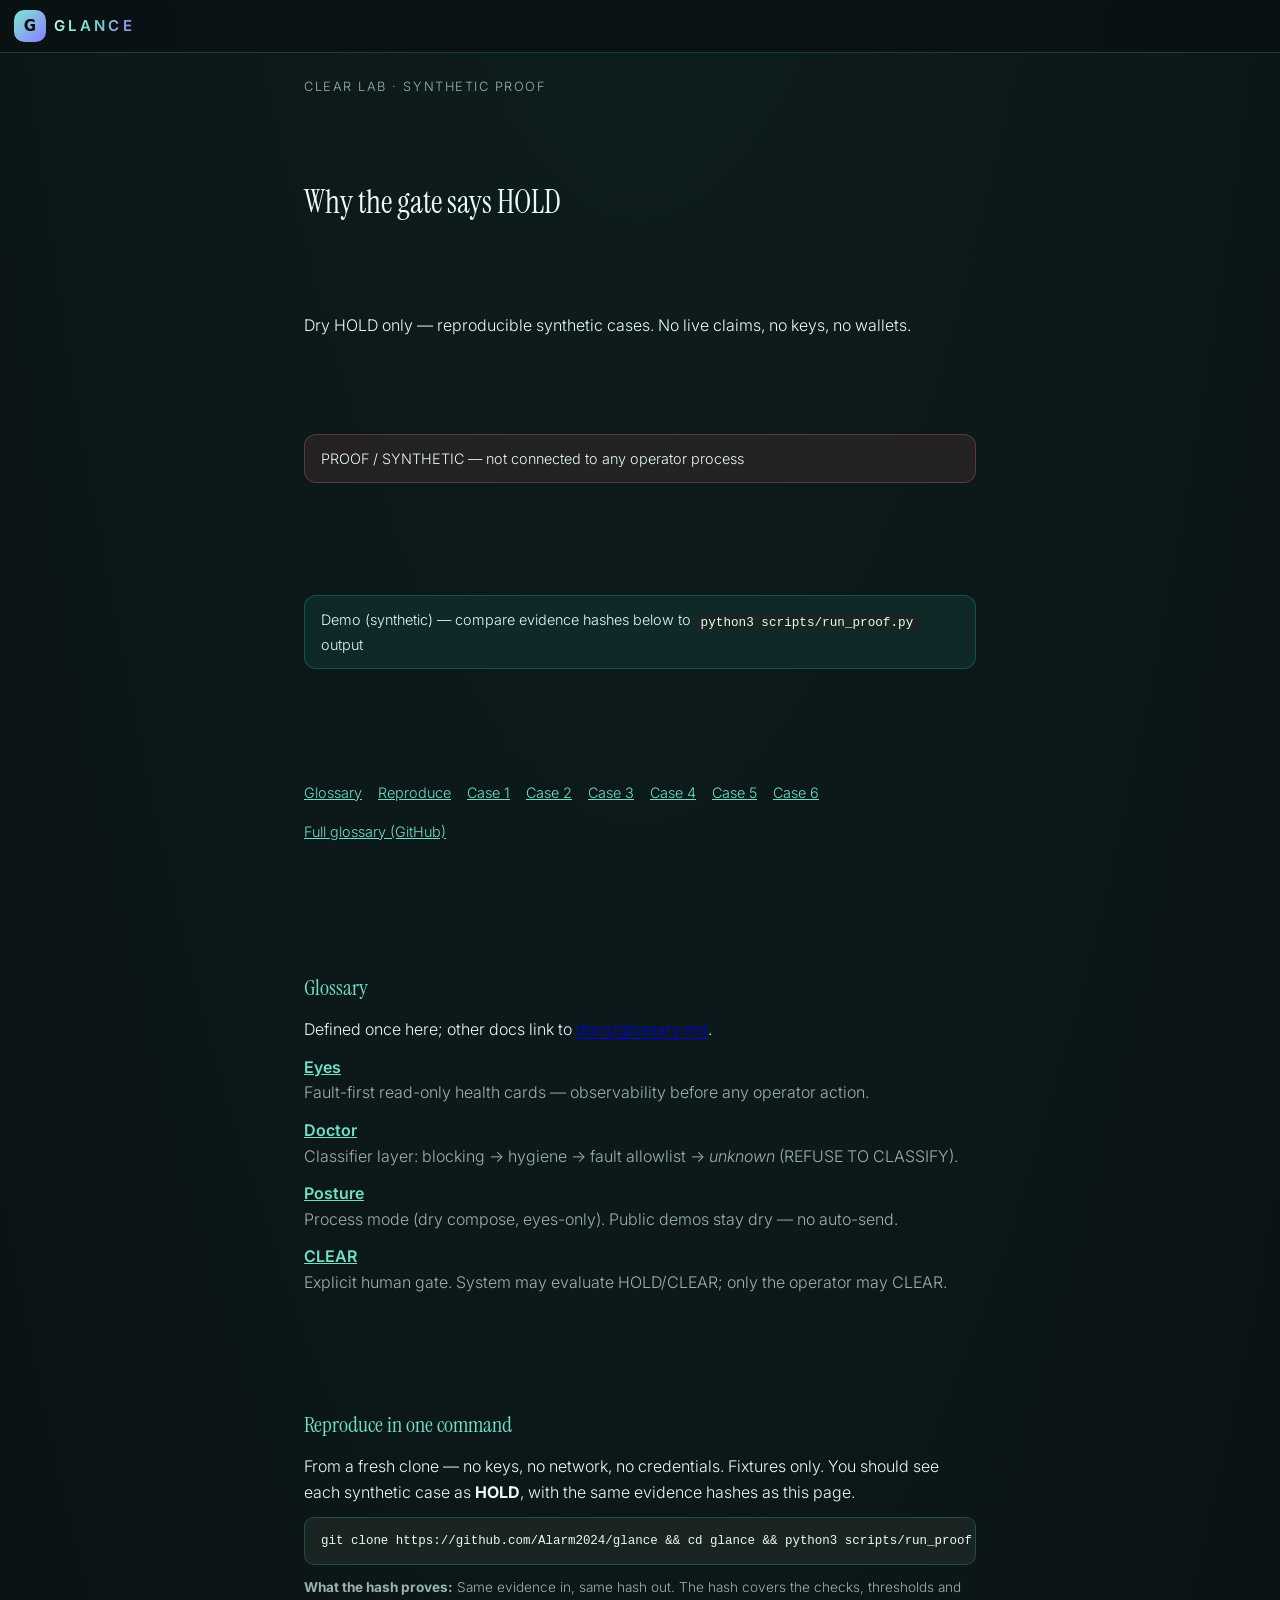
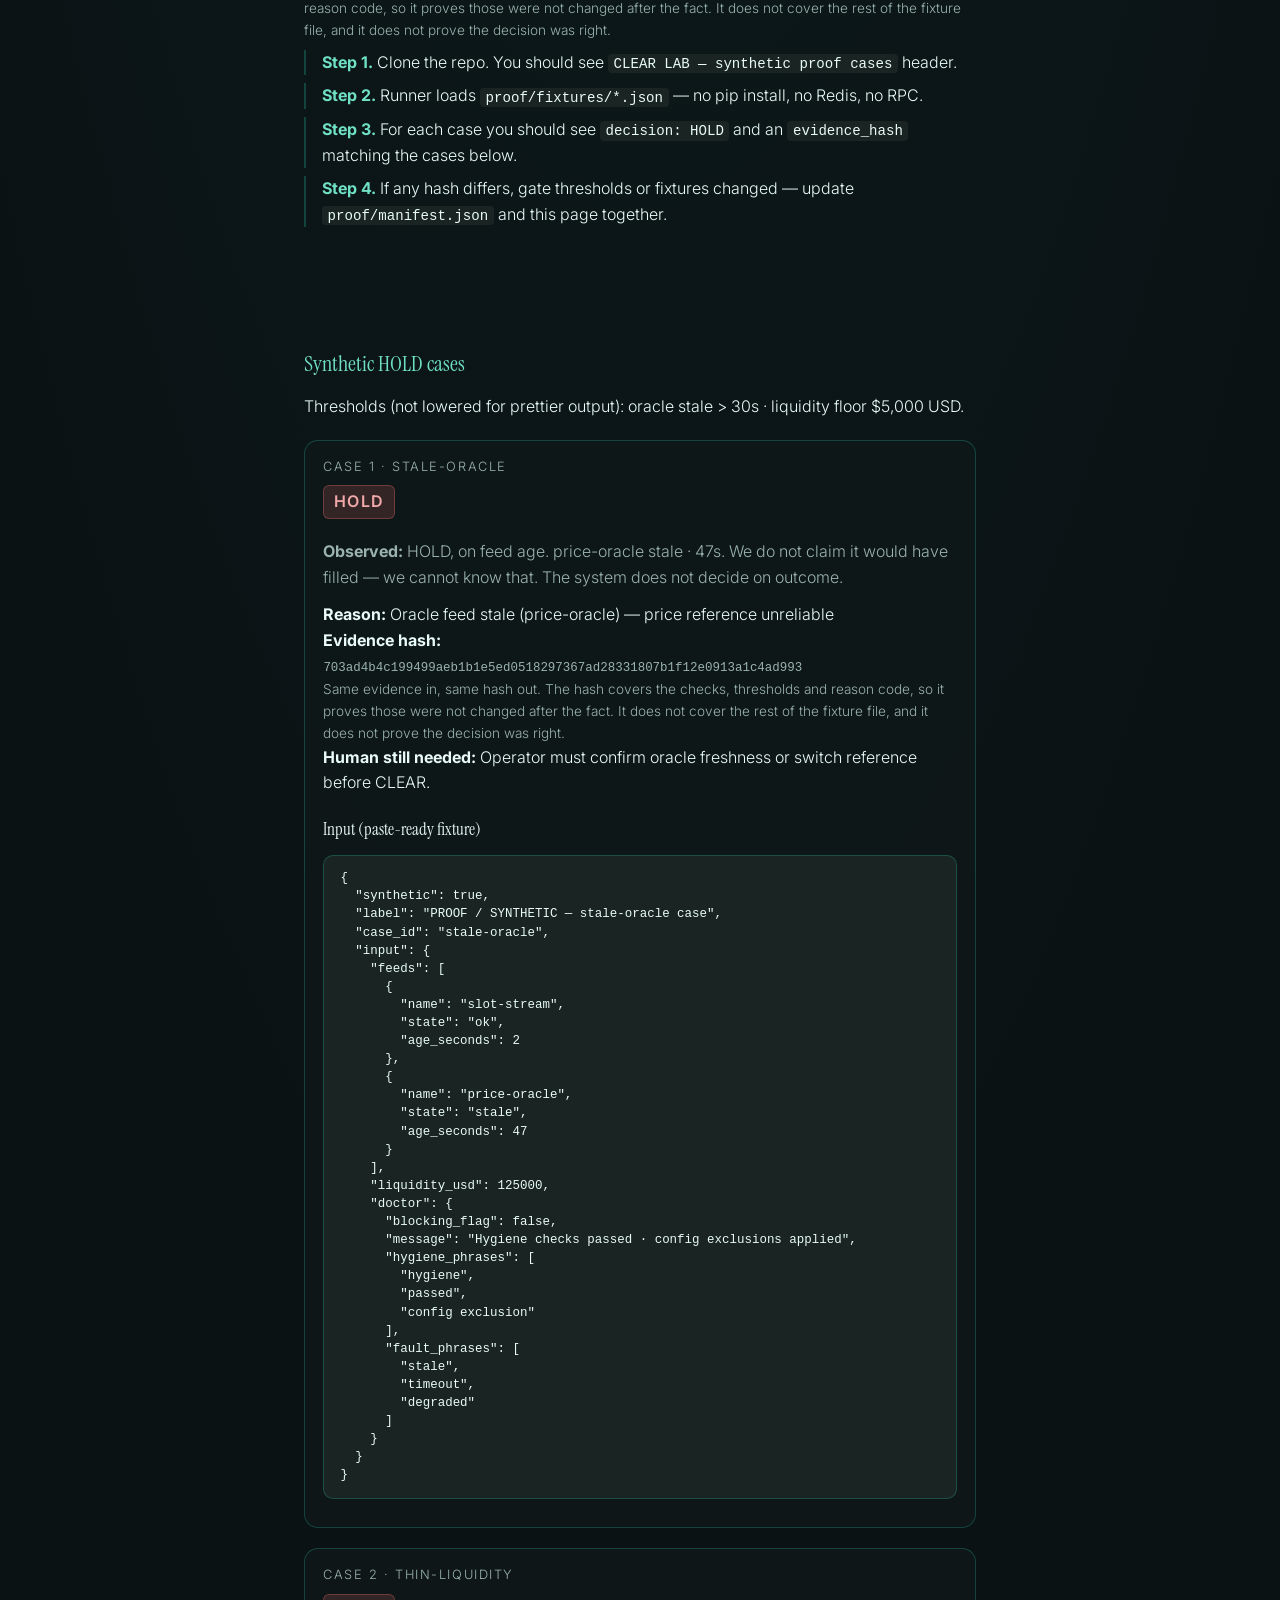
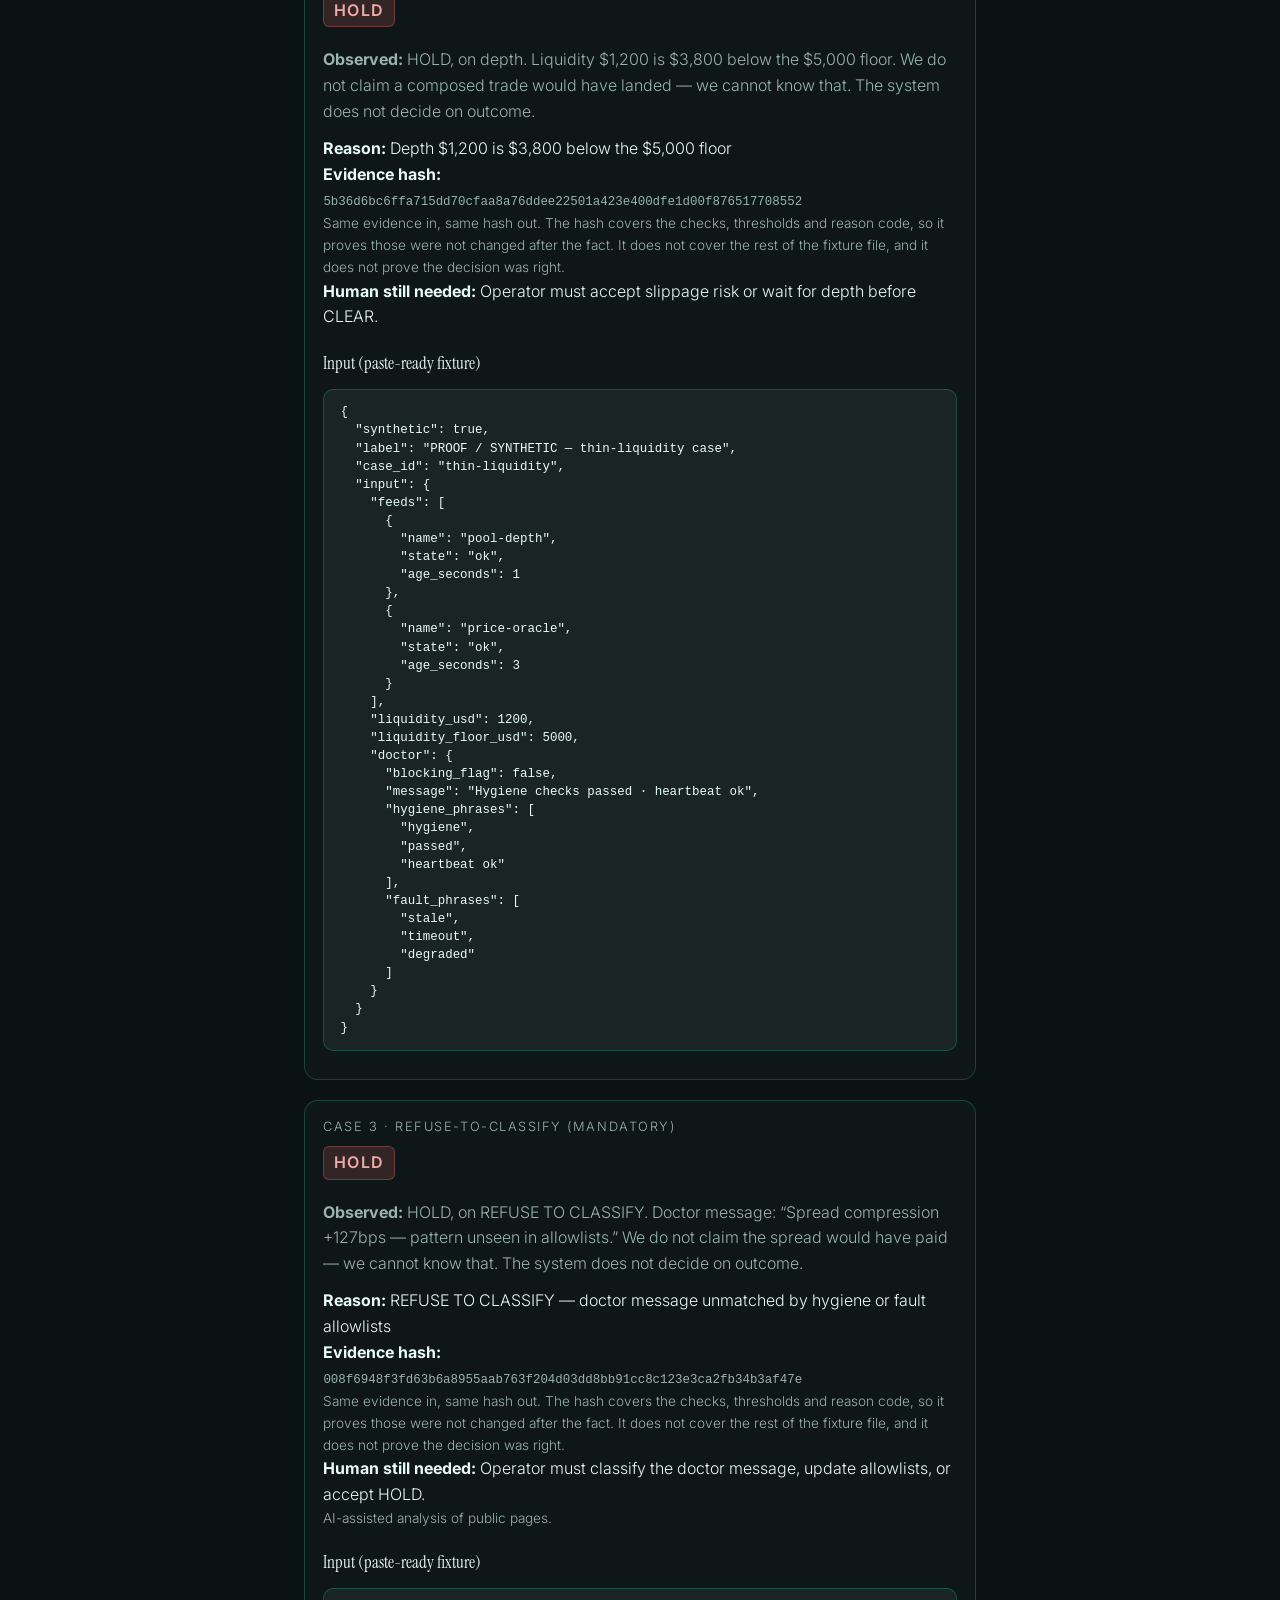
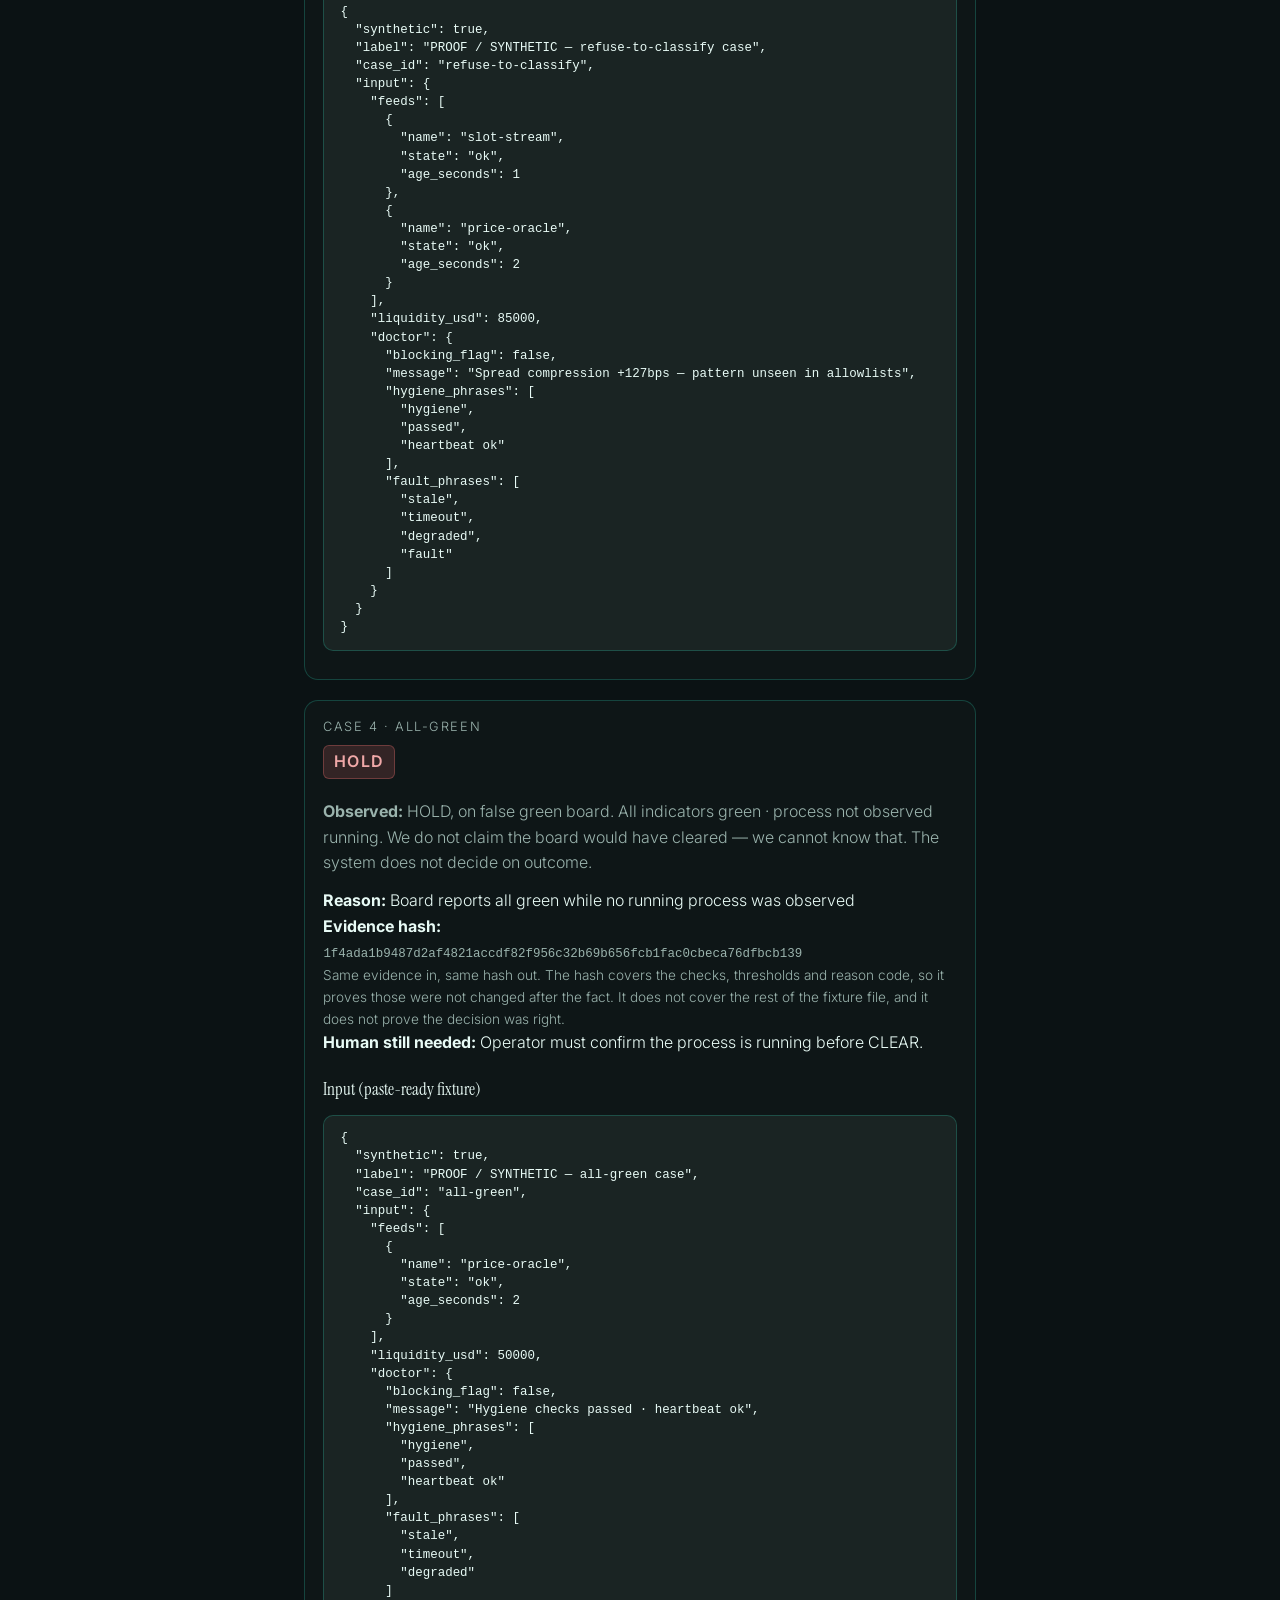
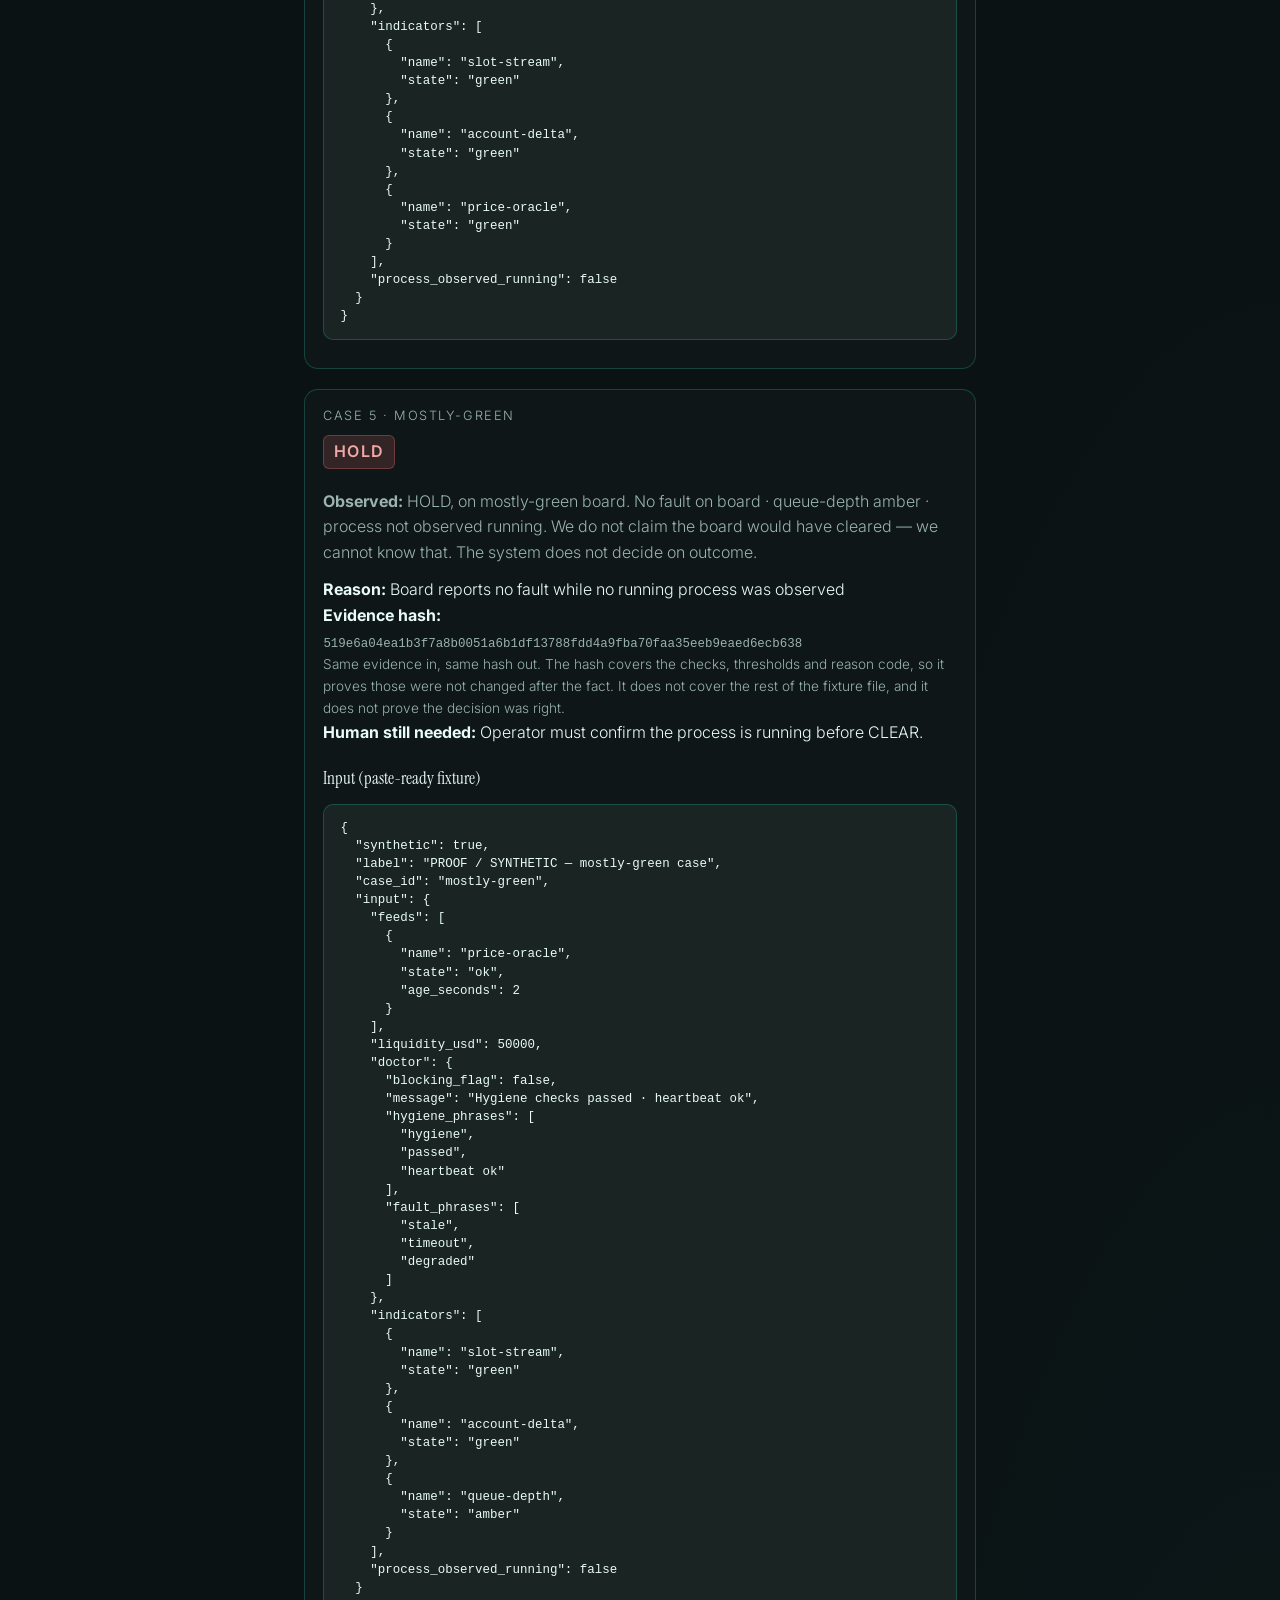
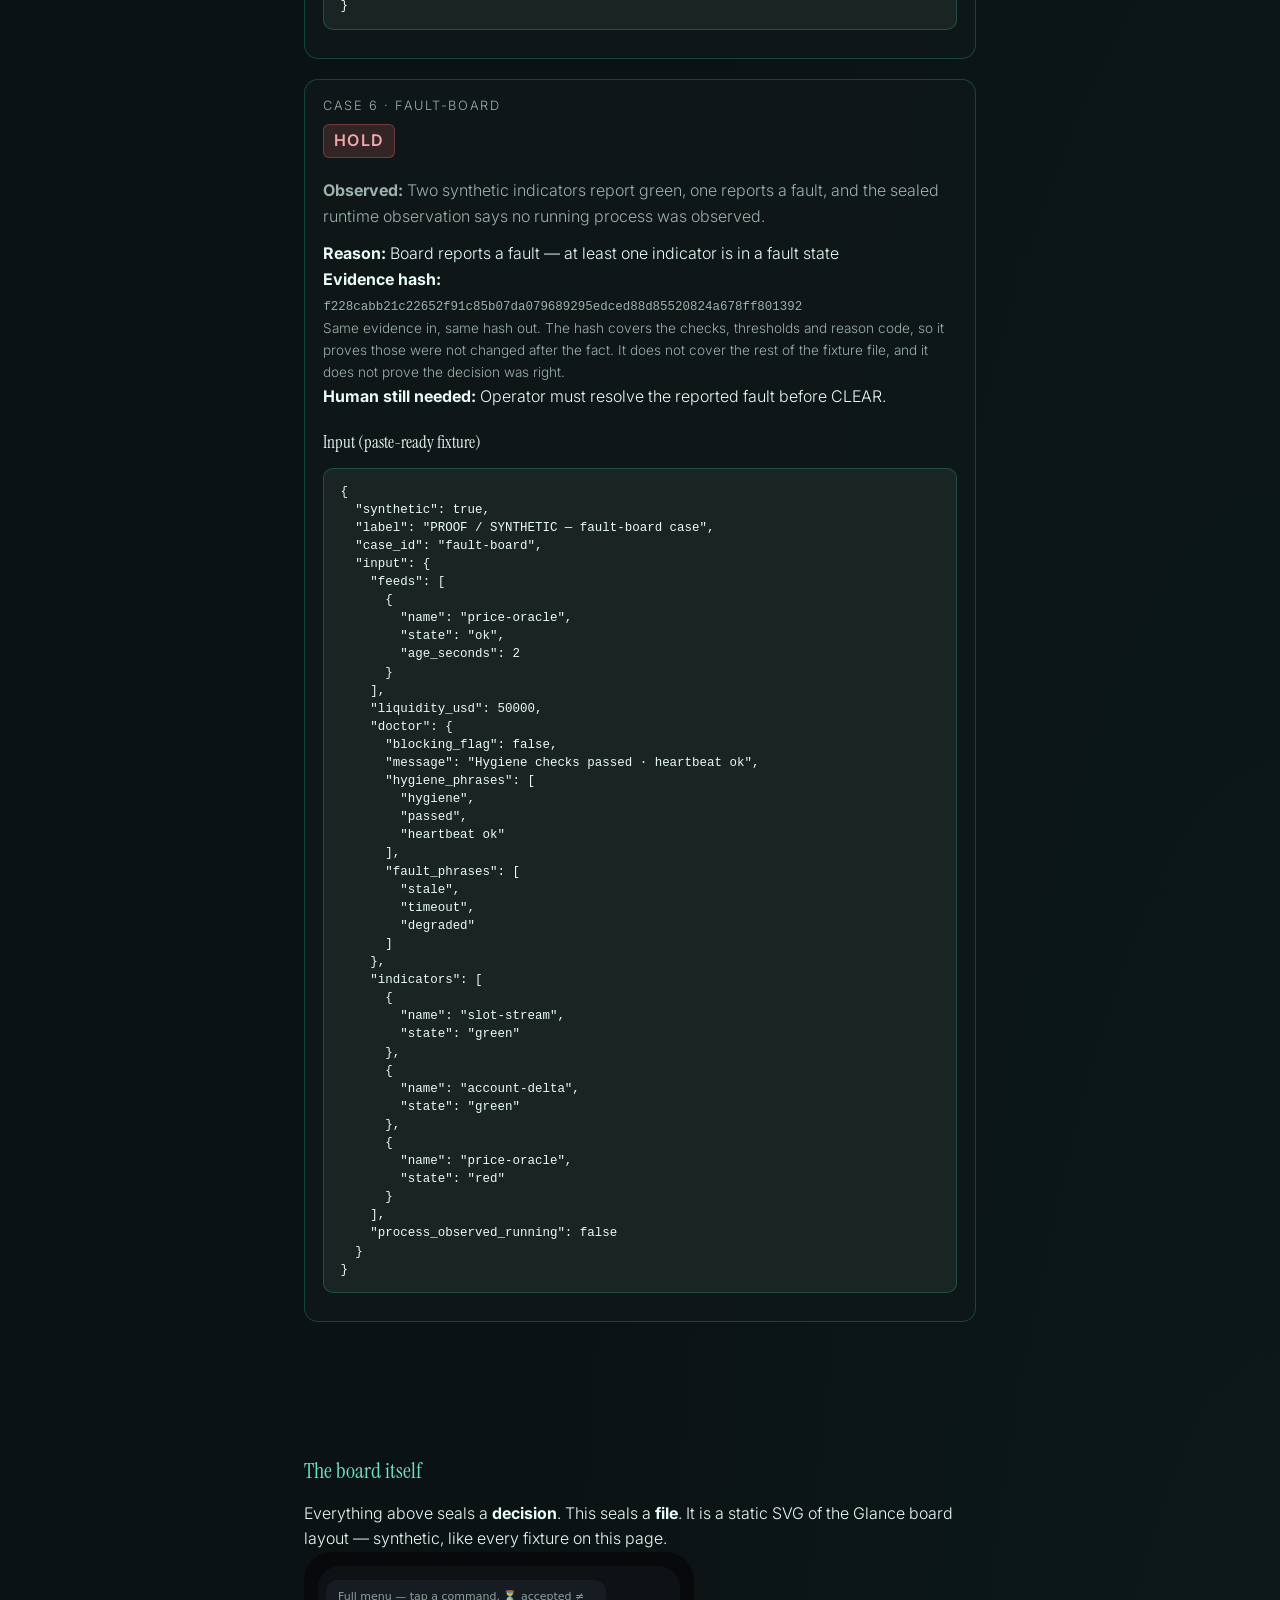
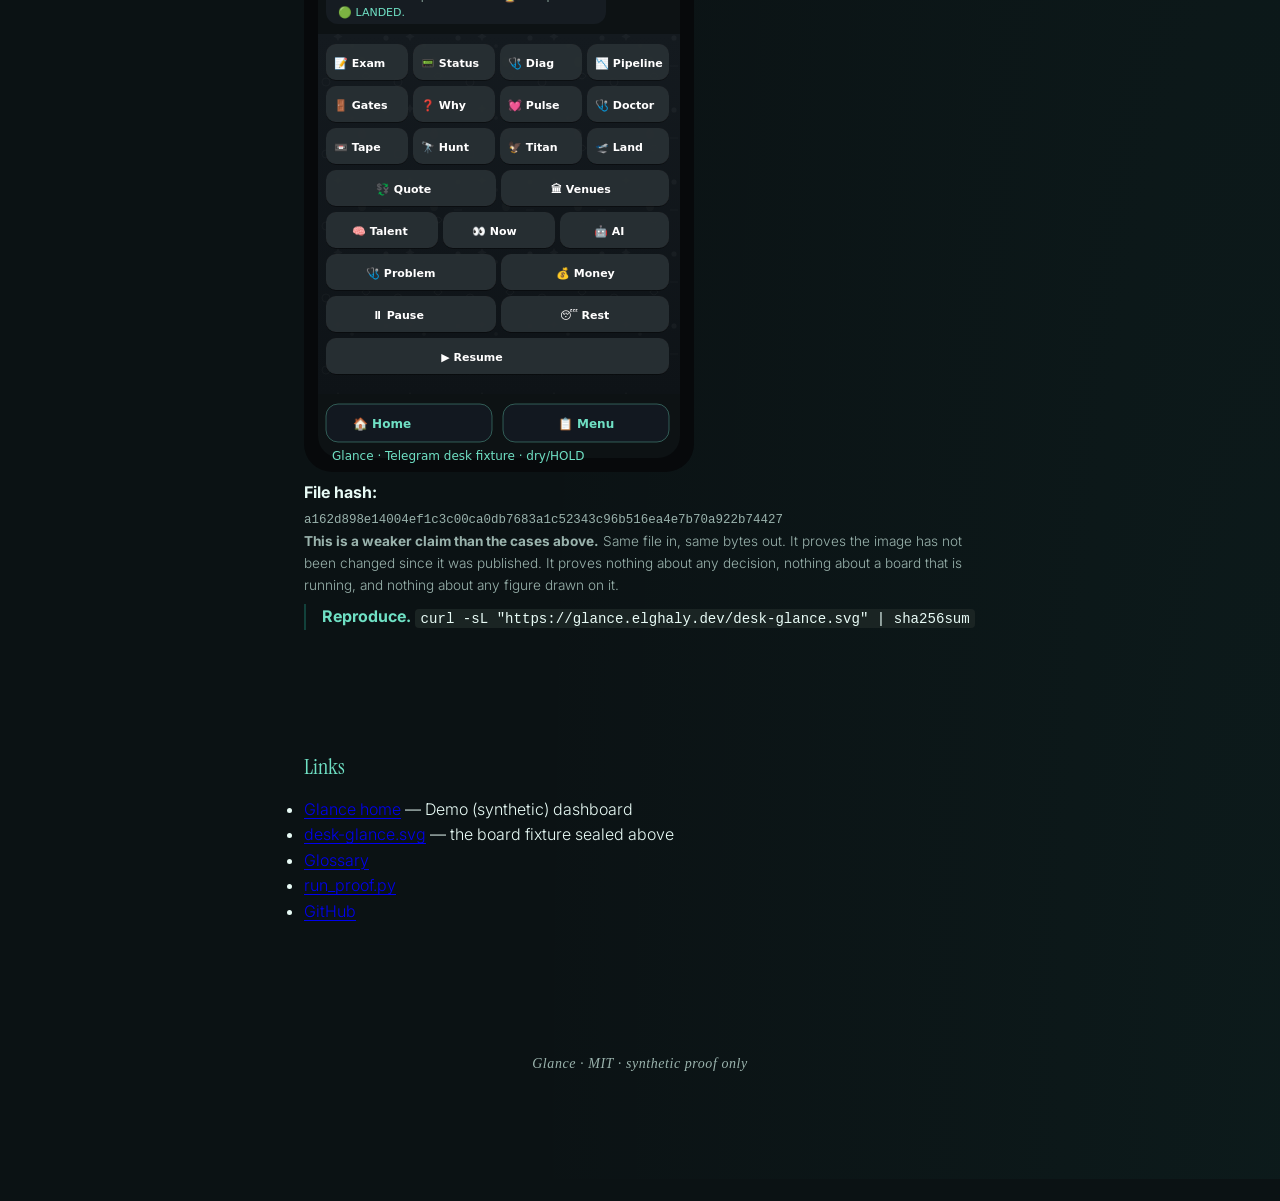
==== commit 4764d5de: "Brand link named "Glance home" with the G drawn in CSS; plain 404 - The G in the mark is .gmark::bef" ====
--- a/proof/index.html
+++ b/proof/index.html
@@ -5,7 +5,7 @@
   <meta name="viewport" content="width=device-width, initial-scale=1.0">
   <meta name="description" content="CLEAR LAB — synthetic proof cases showing why Glance says HOLD. Reproducible evidence hashes. Dry compose only.">
   <title>CLEAR LAB — synthetic HOLD proof · Glance</title>
-  <link rel="stylesheet" href="../css/style.css?v=clearlab1">
+  <link rel="stylesheet" href="../css/style.css?v=a11y3">
   <link rel="preconnect" href="https://fonts.googleapis.com">
   <link rel="preconnect" href="https://fonts.gstatic.com" crossorigin>
   <link href="https://fonts.googleapis.com/css2?family=Instrument+Serif:ital@0;1&family=Inter:wght@400;500;600&display=swap" rel="stylesheet">
@@ -36,11 +36,15 @@
     .hash-limit, .ai-note { font-size: 0.85rem; color: var(--text-muted); }
     .observed { margin: 0.75rem 0; color: var(--text-muted); }
   </style>
+  <meta name="theme-color" content="#0b1214">
+  <link rel="icon" href="/favicon.ico" sizes="any">
+  <link rel="icon" href="/favicon.svg" type="image/svg+xml">
+  <link rel="apple-touch-icon" href="/apple-touch-icon.png">
 </head>
 <body>
   <div class="topbar">
     <a class="brand" href="/" aria-label="Glance home">
-      <span class="gmark" aria-hidden="true">G</span>
+      <span class="gmark" aria-hidden="true"></span>
       <span class="gword" style="font-weight:600;font-size:15px;letter-spacing:.22em;background:linear-gradient(135deg,#d8fff4 0%,#6fe0c4 44%,#9b7dff 100%);-webkit-background-clip:text;background-clip:text;color:transparent;">GLANCE</span>
     </a>
   </div>
--- a/css/style.css
+++ b/css/style.css
@@ -89,6 +89,12 @@
   background: linear-gradient(135deg, #7ee8d4, #8a7cff);
 }
 
+/* The letter is drawn by CSS so it is not part of the link's visible text:
+   the link is named "Glance home" and its visible text stays "GLANCE". */
+.gmark::before {
+  content: "G";
+}
+
 .gword {
   font-size: 12px;
   letter-spacing: 0.2em;
@@ -986,3 +992,12 @@
     transition-duration: 0.01ms !important;
   }
 }
+
+/* Links inside running text need more than colour to stand out (axe
+   link-in-text-block: the teal sat at 1.4:1 against the body text). */
+main p a:not([class]),
+main li a:not([class]),
+.quickstart-step__hint a:not([class]) {
+  text-decoration: underline;
+  text-underline-offset: 0.18em;
+}
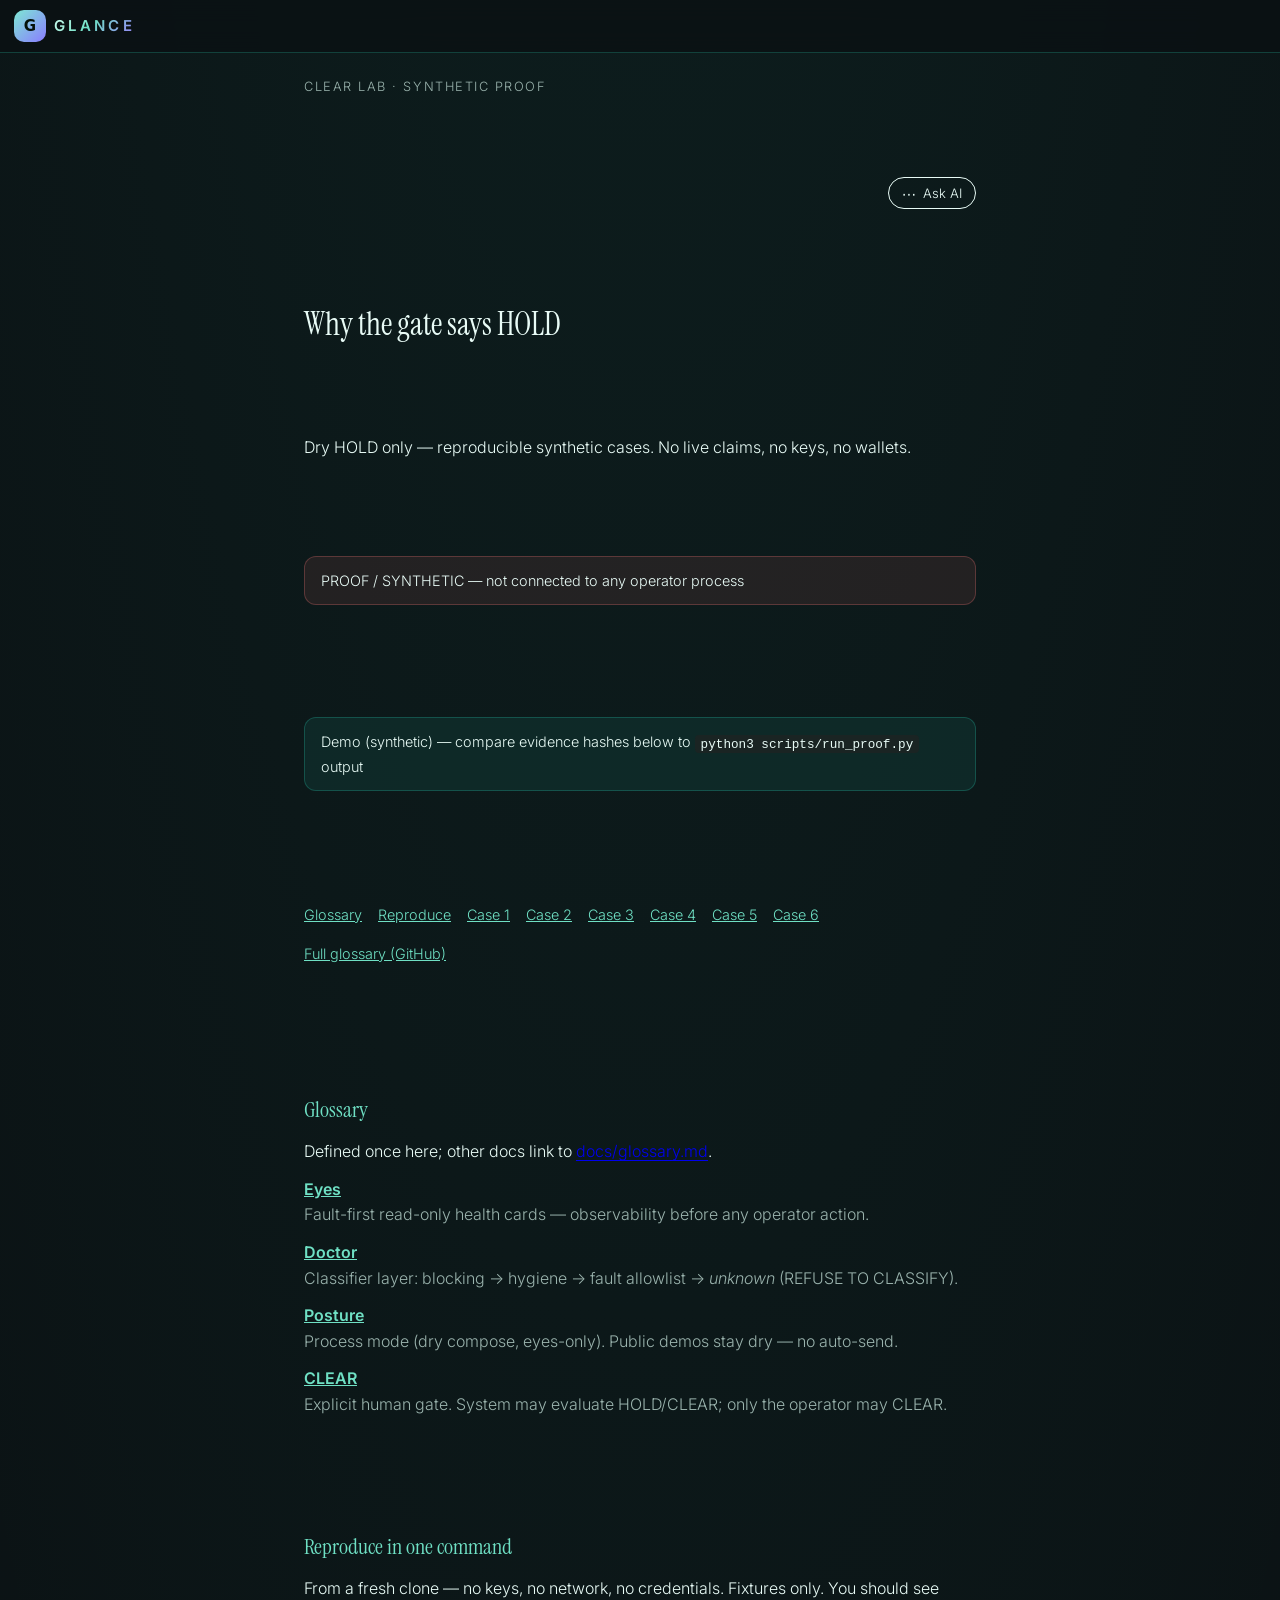
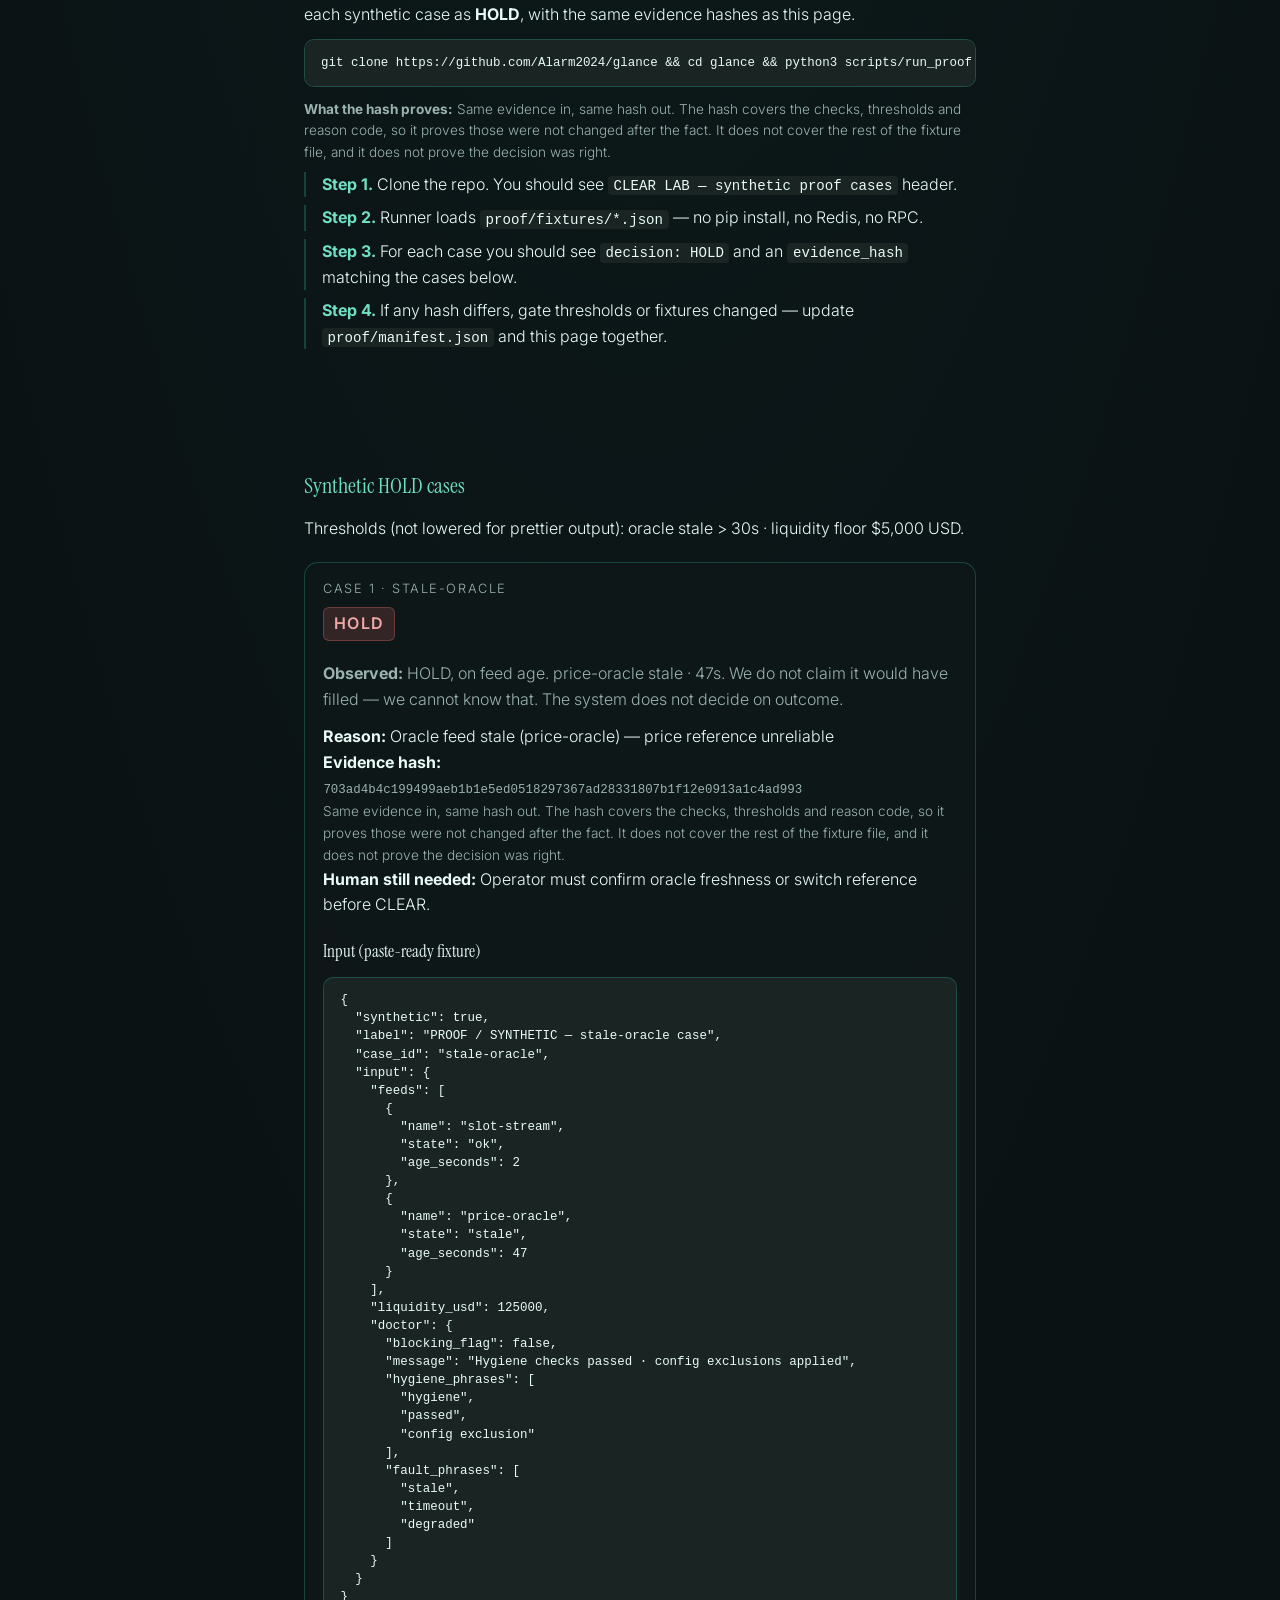
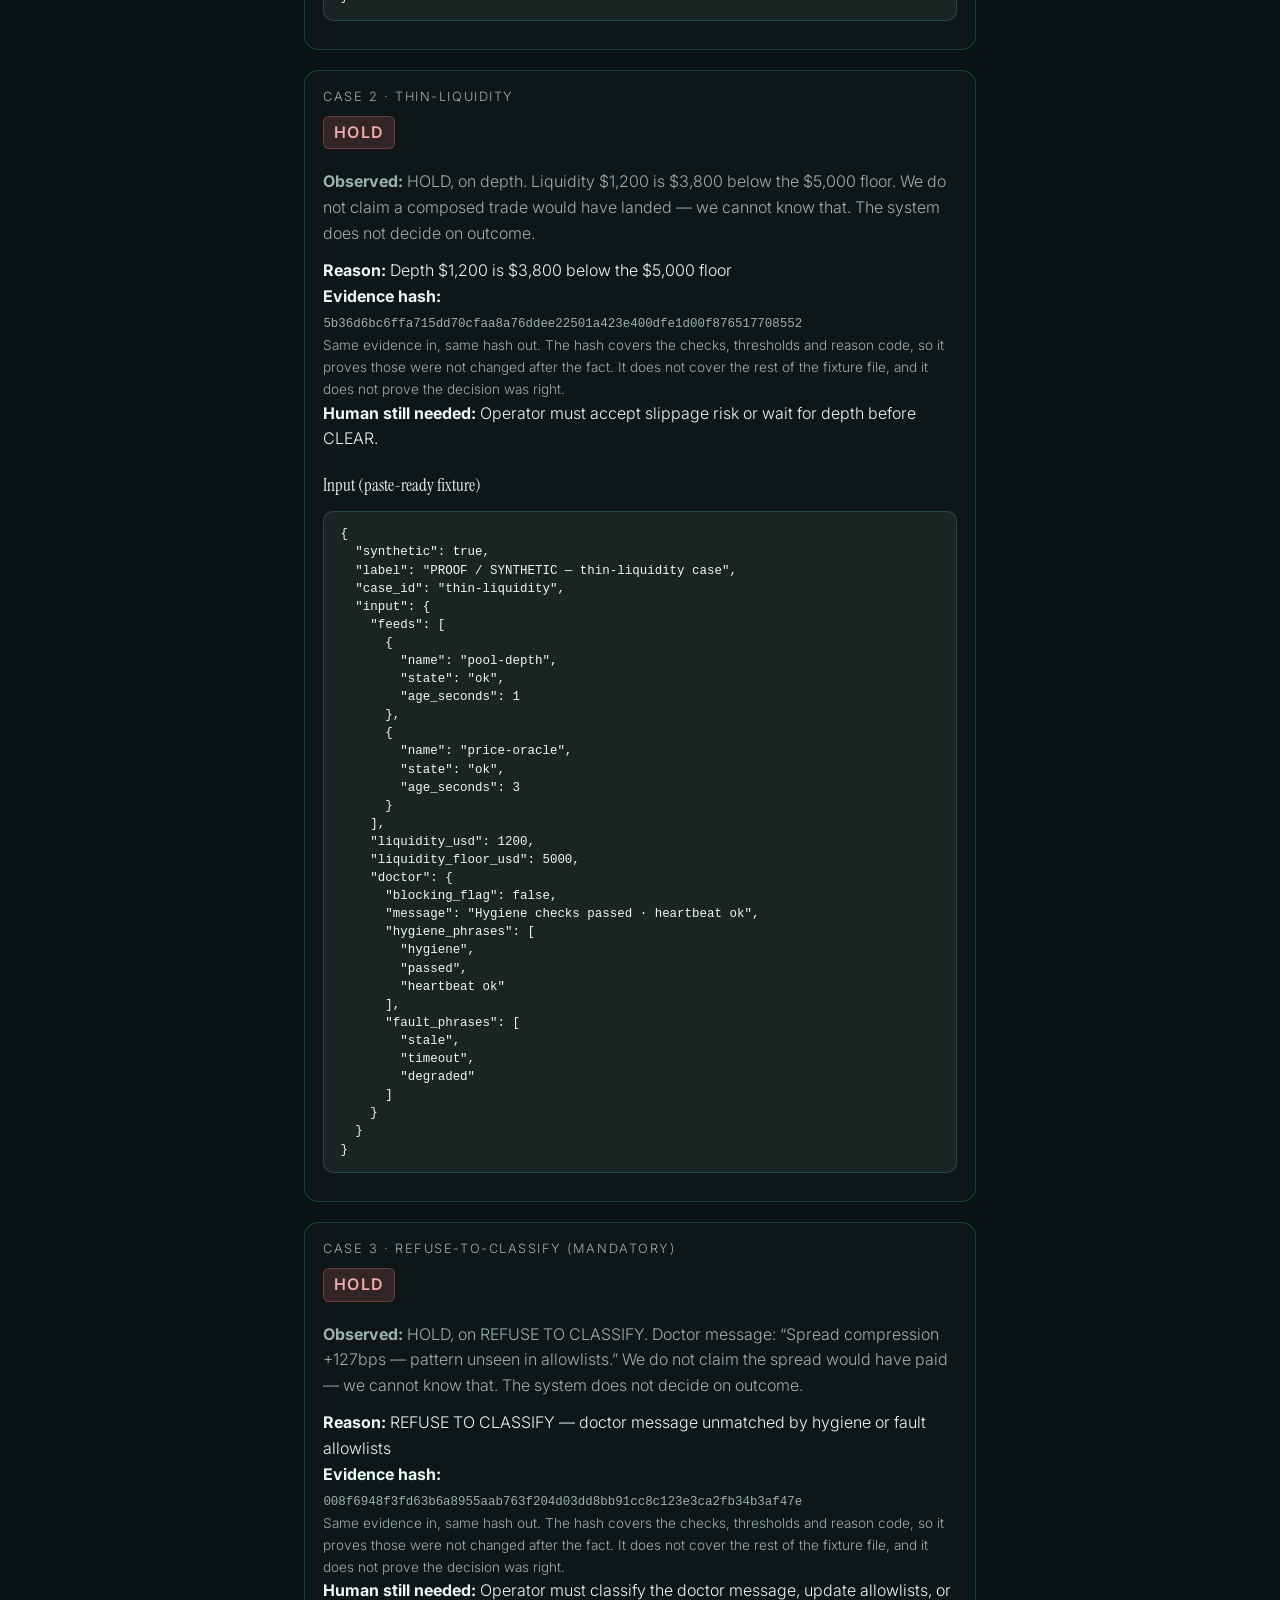
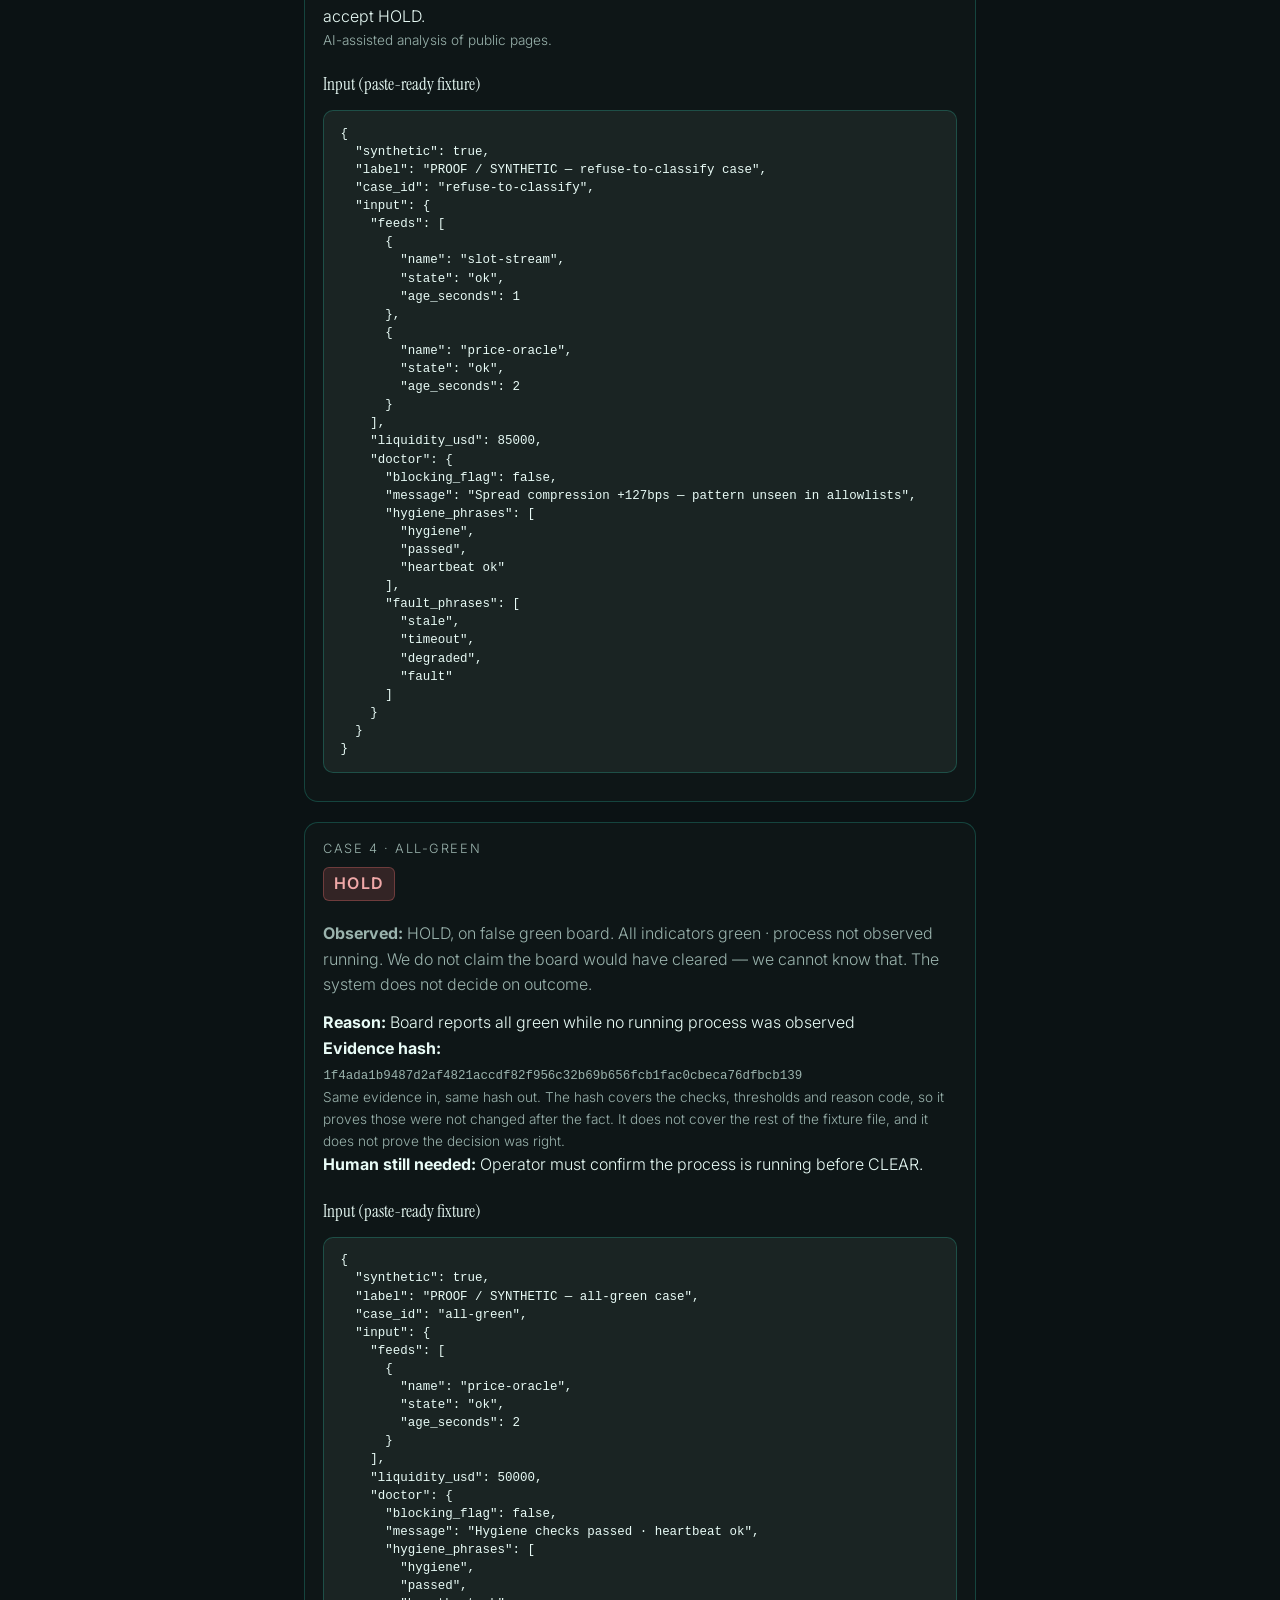
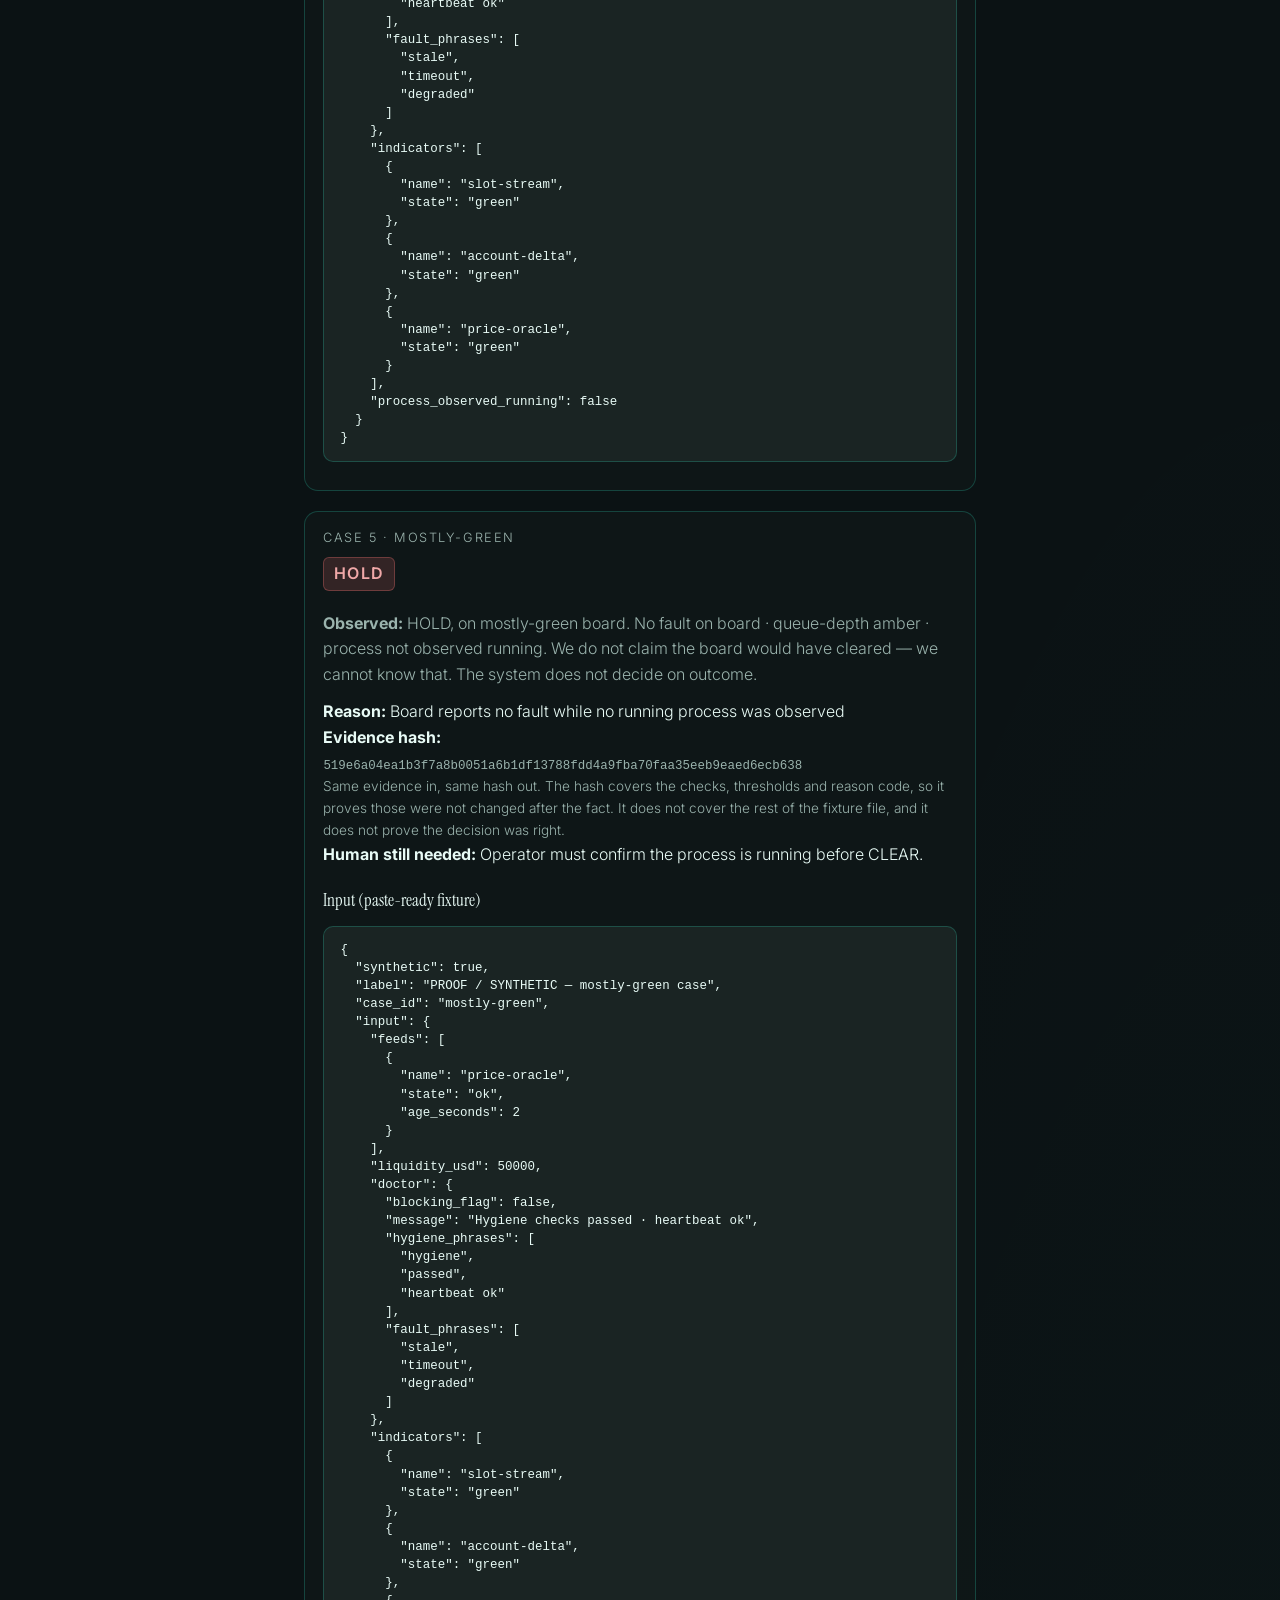
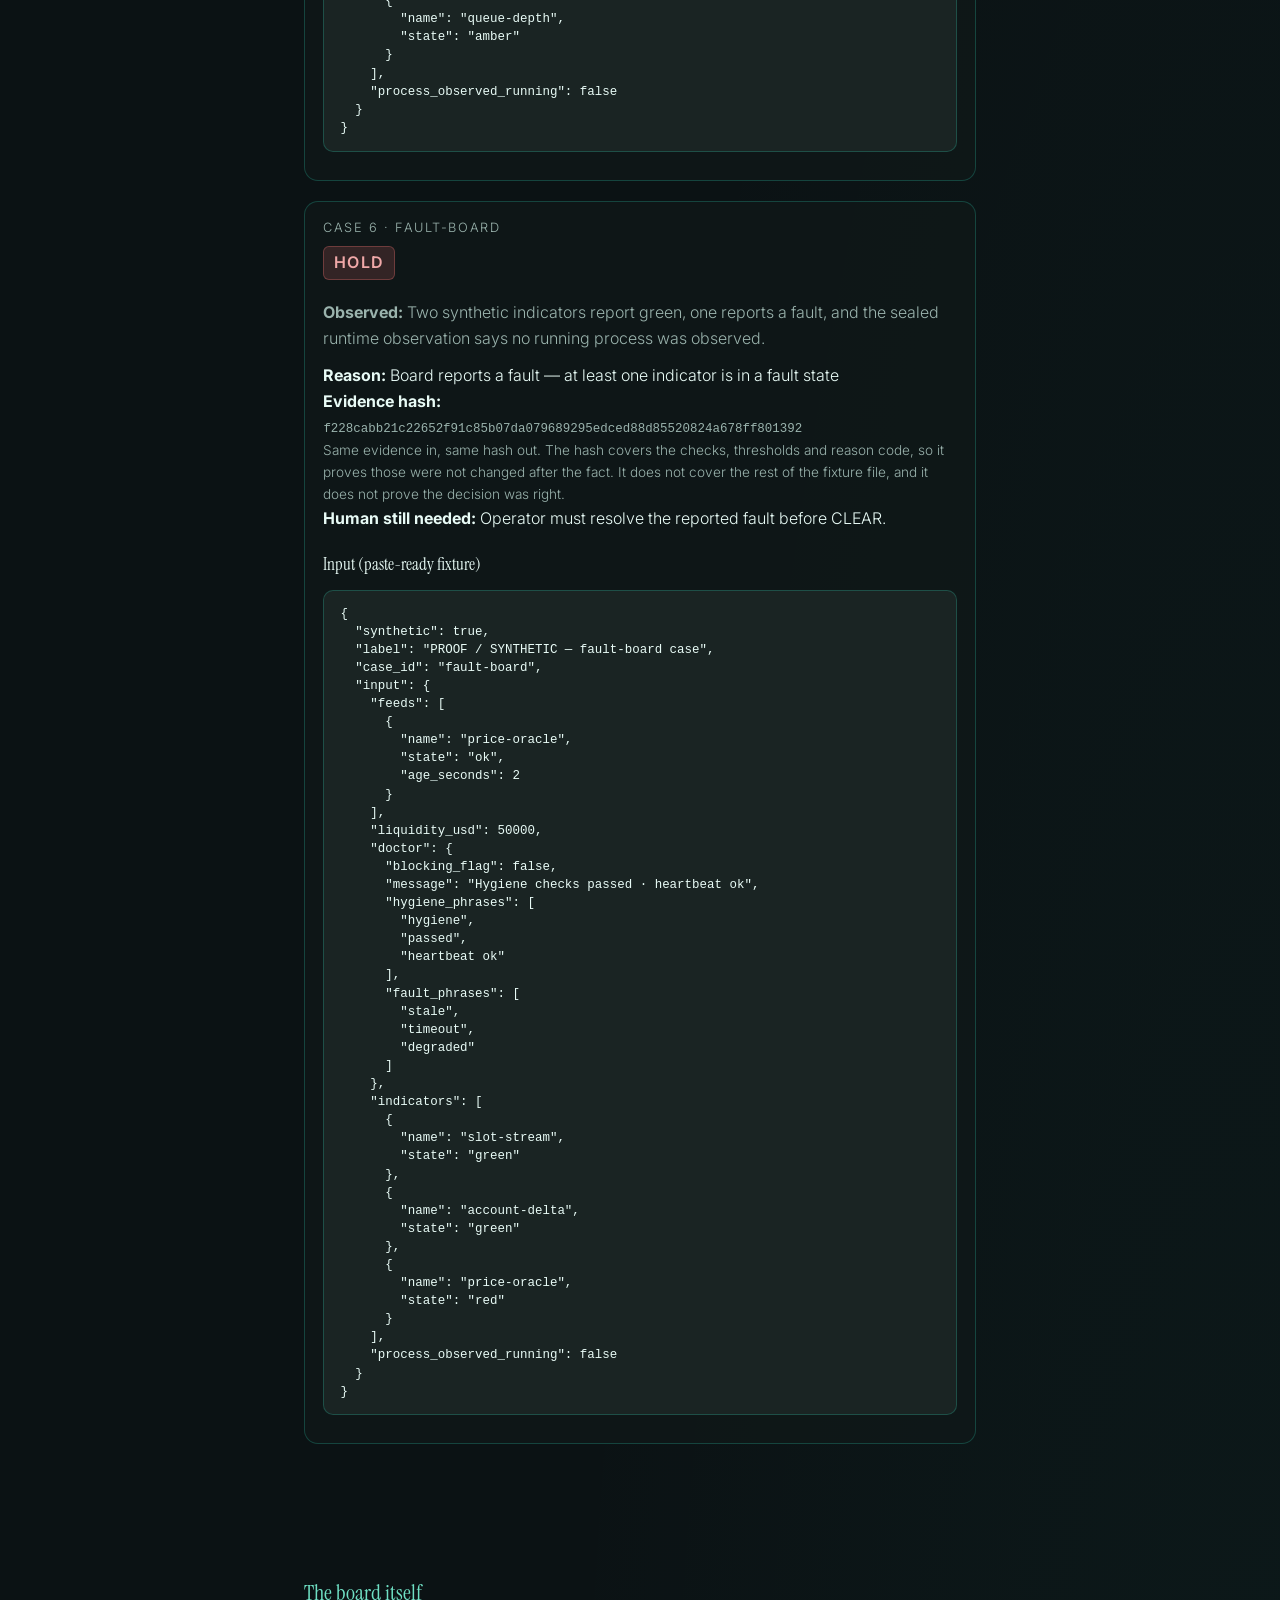
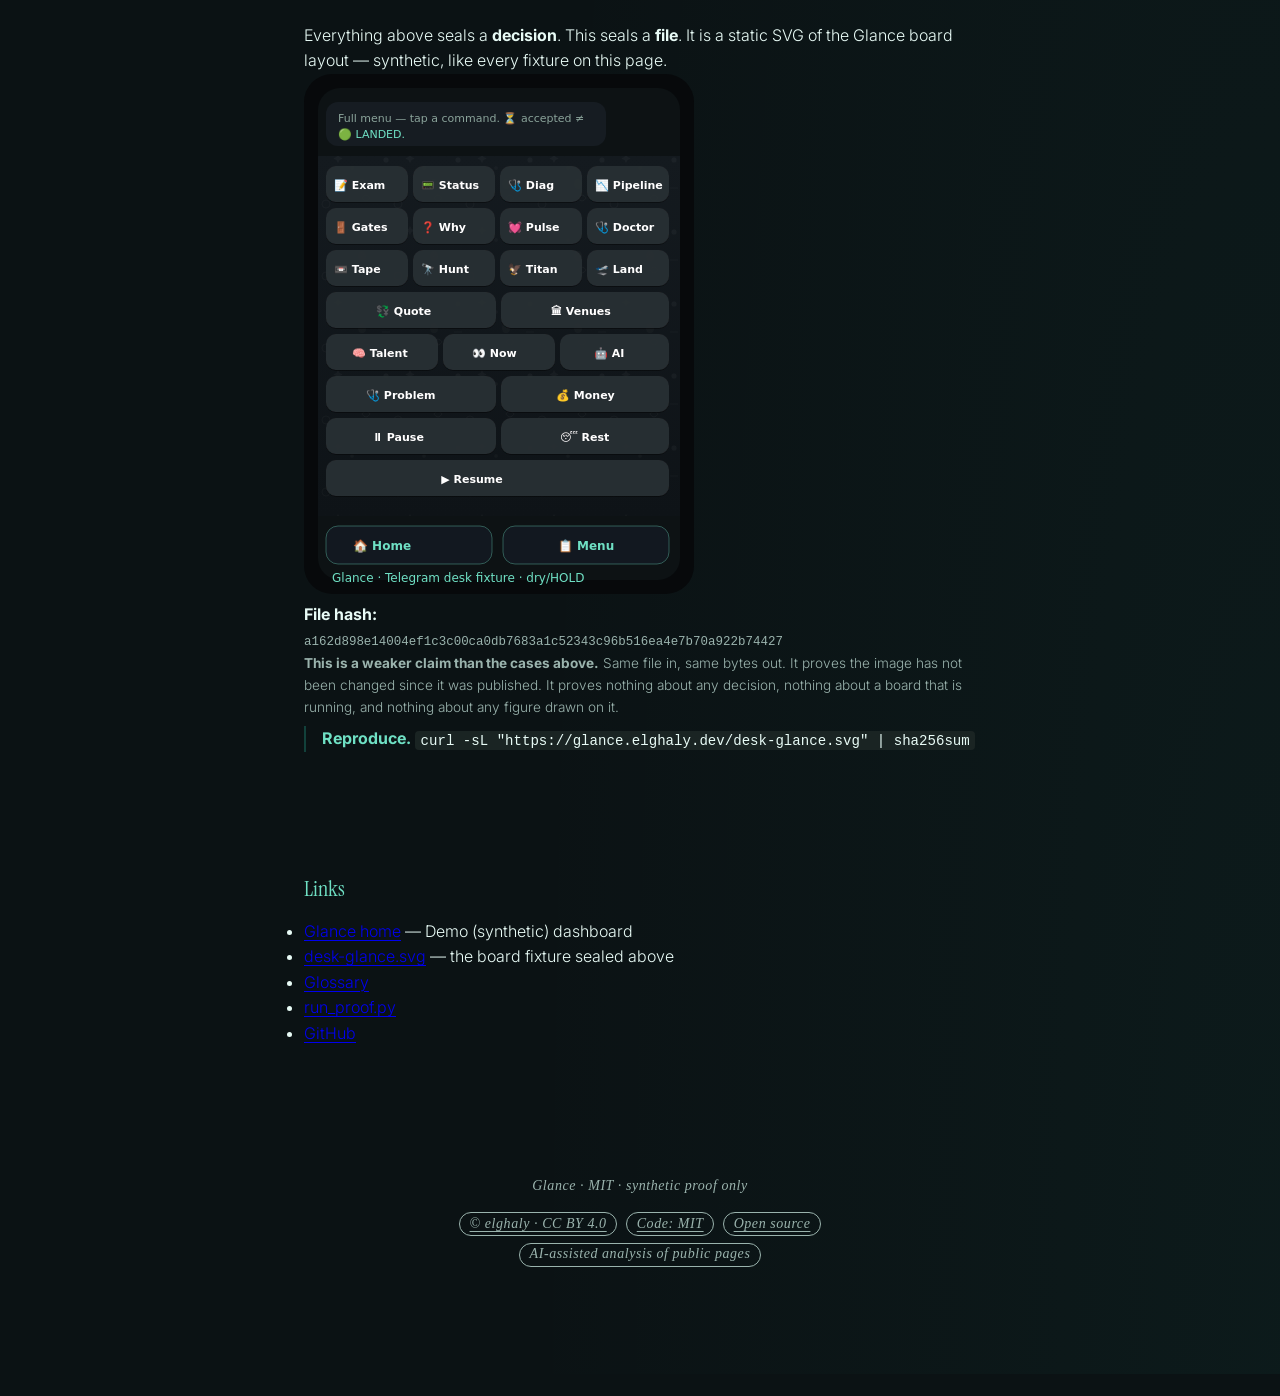
==== commit e80a091d: "Page menu (copy / Markdown / ChatGPT / Claude / Cursor) and license badges - "⋯ Ask AI" at the top o" ====
--- a/proof/index.html
+++ b/proof/index.html
@@ -40,6 +40,7 @@
   <link rel="icon" href="/favicon.ico" sizes="any">
   <link rel="icon" href="/favicon.svg" type="image/svg+xml">
   <link rel="apple-touch-icon" href="/apple-touch-icon.png">
+<style id="lic-badges-css">.lic-badges{margin:.75rem 0 0;font-size:.75rem;line-height:1.2}.lic-badges>a,.lic-badges>span{display:inline-flex;align-items:center;min-height:24px;margin:.2rem .15rem;padding:0 .6rem;border:1px solid currentColor;border-radius:999px;color:inherit;vertical-align:middle}.lic-badges>a{text-decoration:underline;text-underline-offset:2px}.lic-badges>span{text-decoration:none}</style>
 </head>
 <body>
   <div class="topbar">
@@ -51,6 +52,7 @@
 
   <main class="proof-wrap">
     <p class="case__id">CLEAR LAB · synthetic proof</p>
+    <div class="page-menu" data-page-menu style="display:flex;justify-content:flex-end;min-height:34px;margin:0 0 .5rem"></div>
     <h1>Why the gate says HOLD</h1>
     <p>Dry HOLD only — reproducible synthetic cases. No live claims, no keys, no wallets.</p>
 
@@ -195,6 +197,7 @@
 
     <footer class="footer" style="margin-top:2rem;text-align:center;">
       <p>Glance · MIT · synthetic proof only</p>
+    <p class="lic-badges"><a href="https://creativecommons.org/licenses/by/4.0/" rel="license">© elghaly · CC BY 4.0</a> <a href="https://github.com/Alarm2024/glance/blob/main/LICENSE">Code: MIT</a> <a href="https://github.com/Alarm2024">Open source</a> <span>AI-assisted analysis of public pages</span></p>
     </footer>
   </main>
 
@@ -218,5 +221,6 @@
       });
     })();
   </script>
+<script src="/page-menu.js" defer></script>
 </body>
 </html>
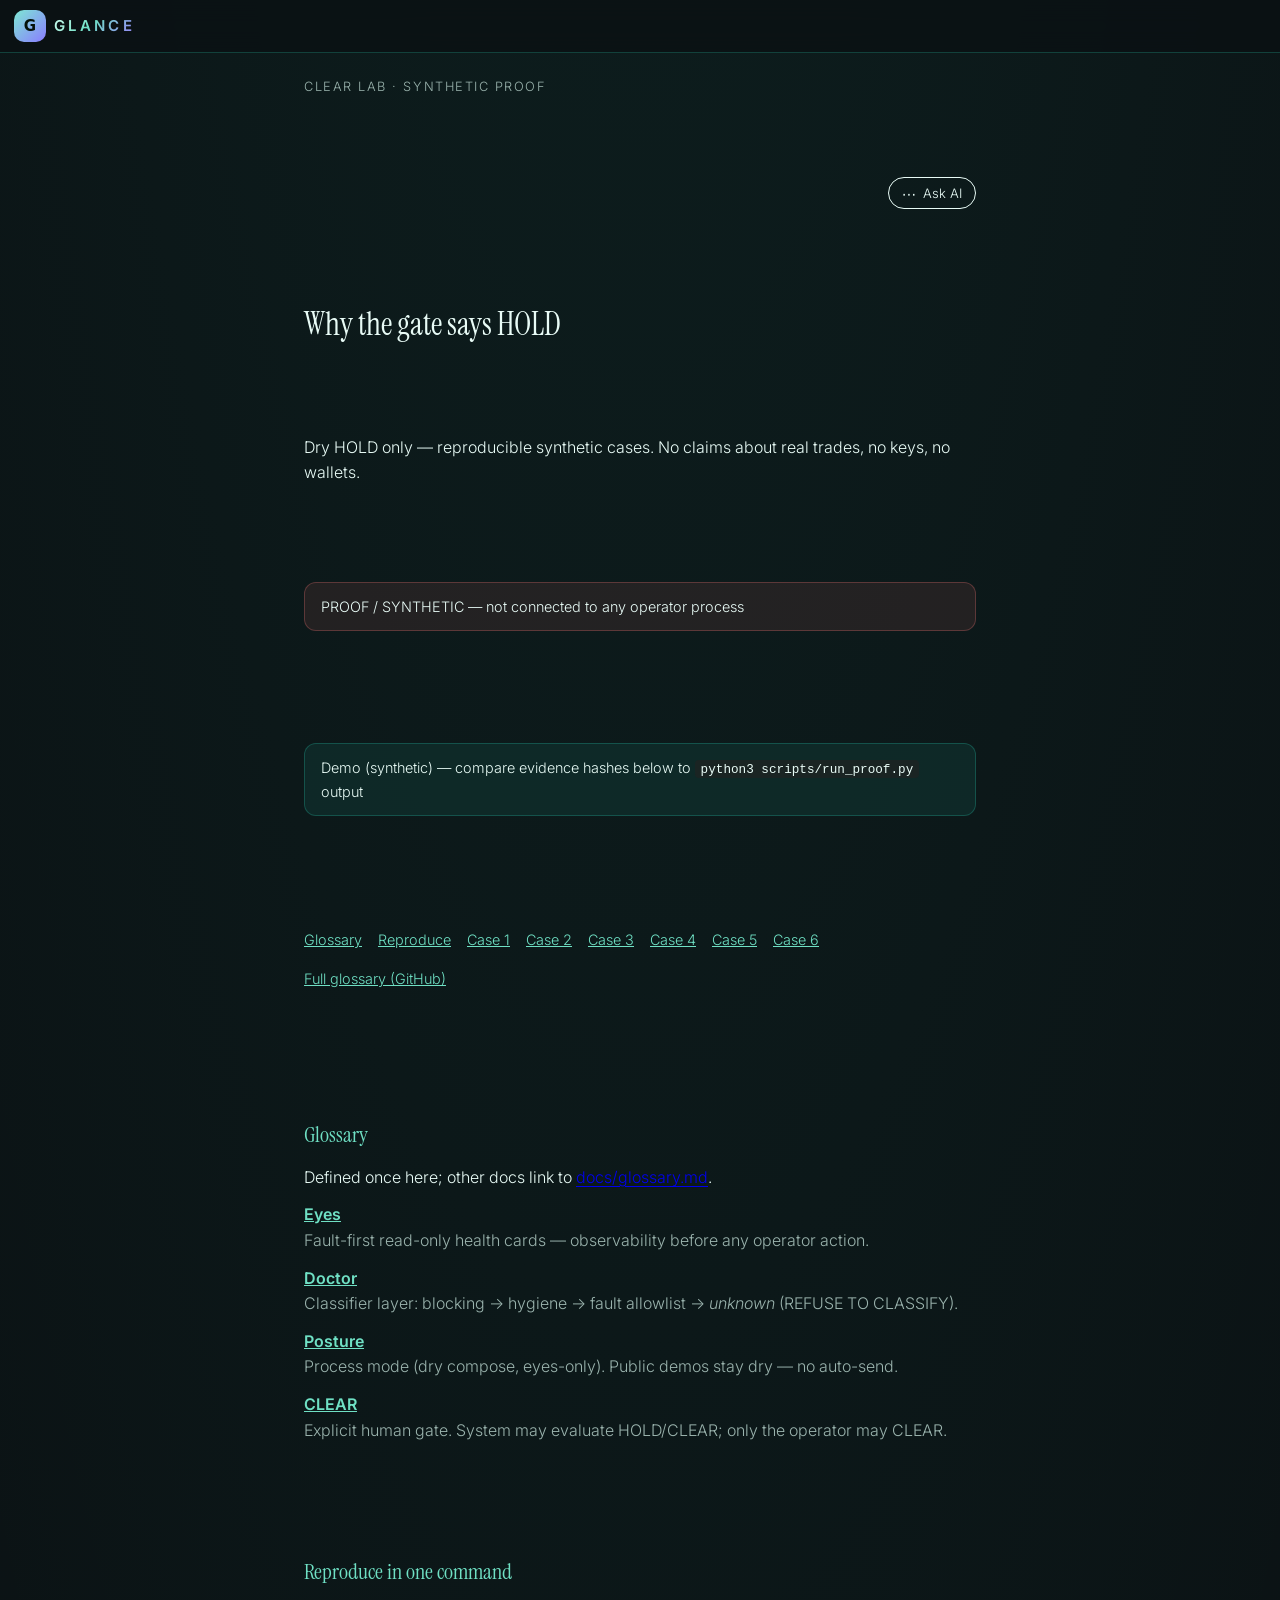
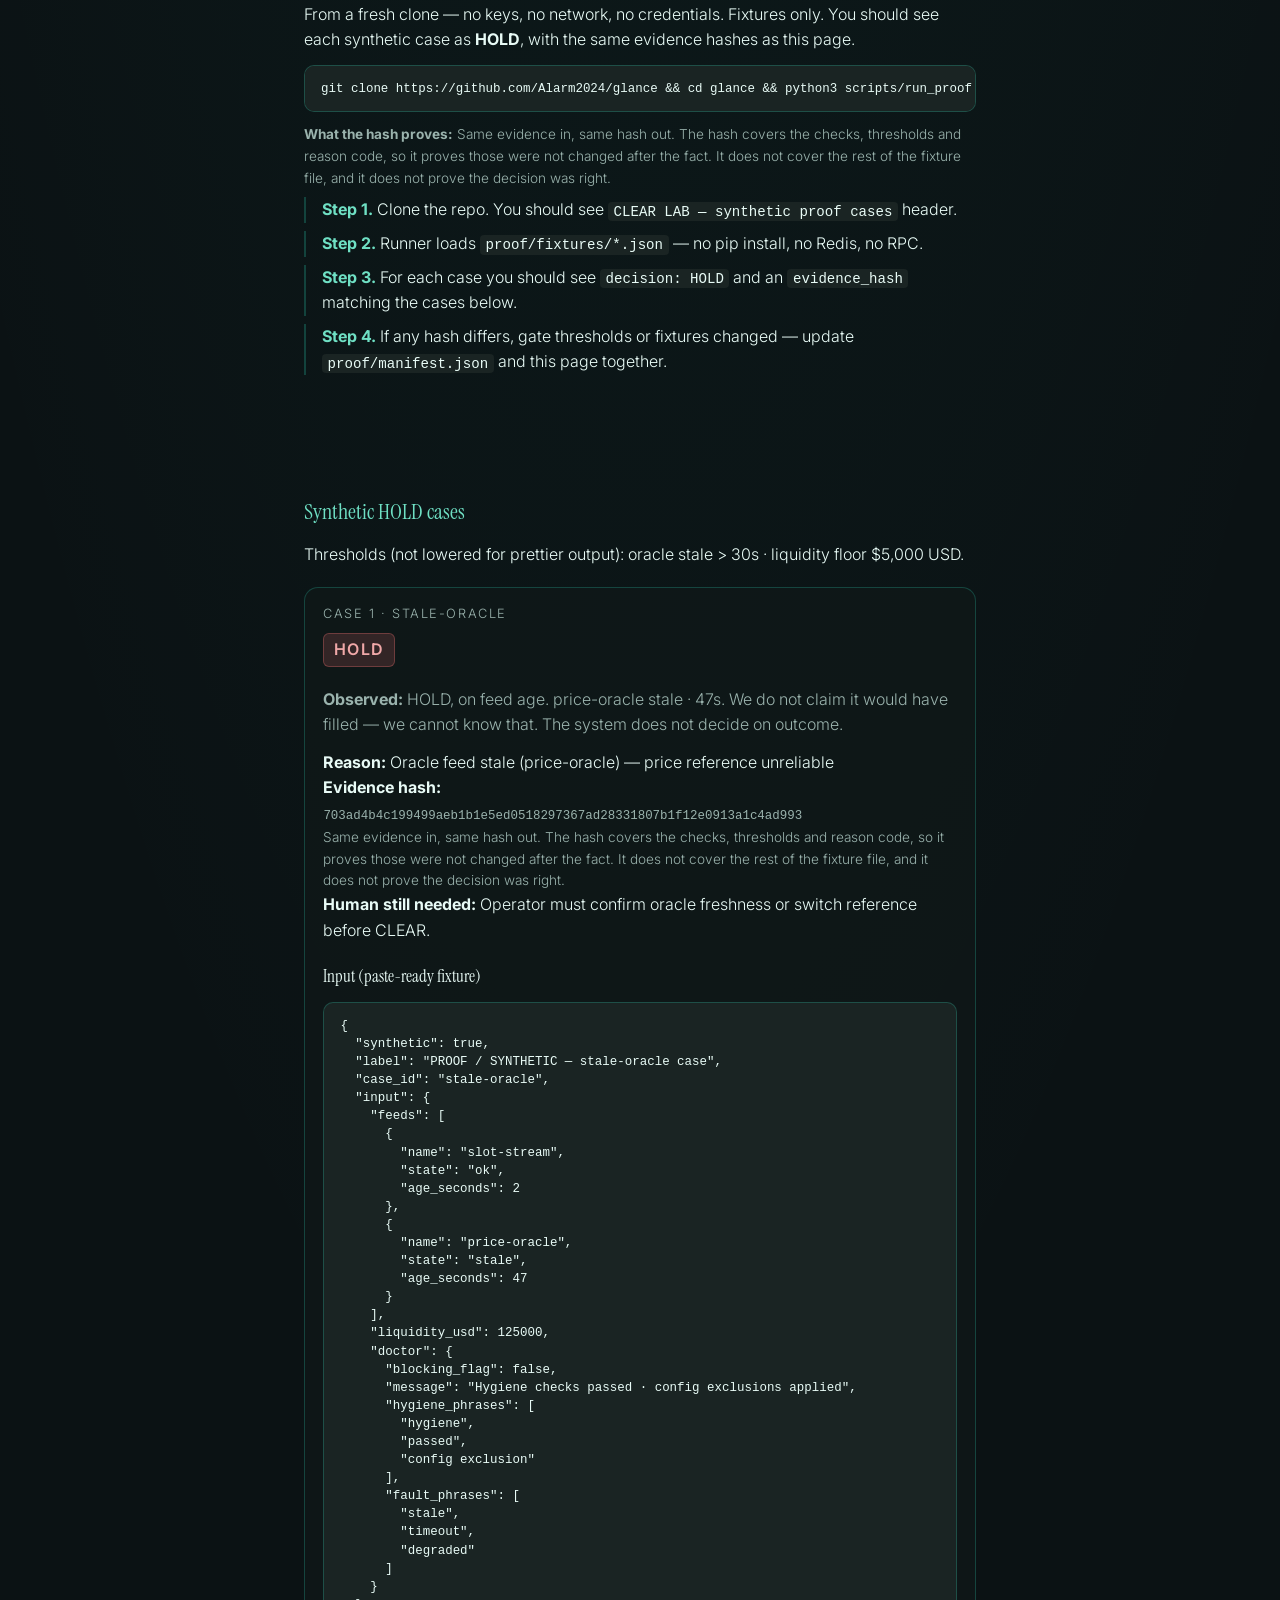
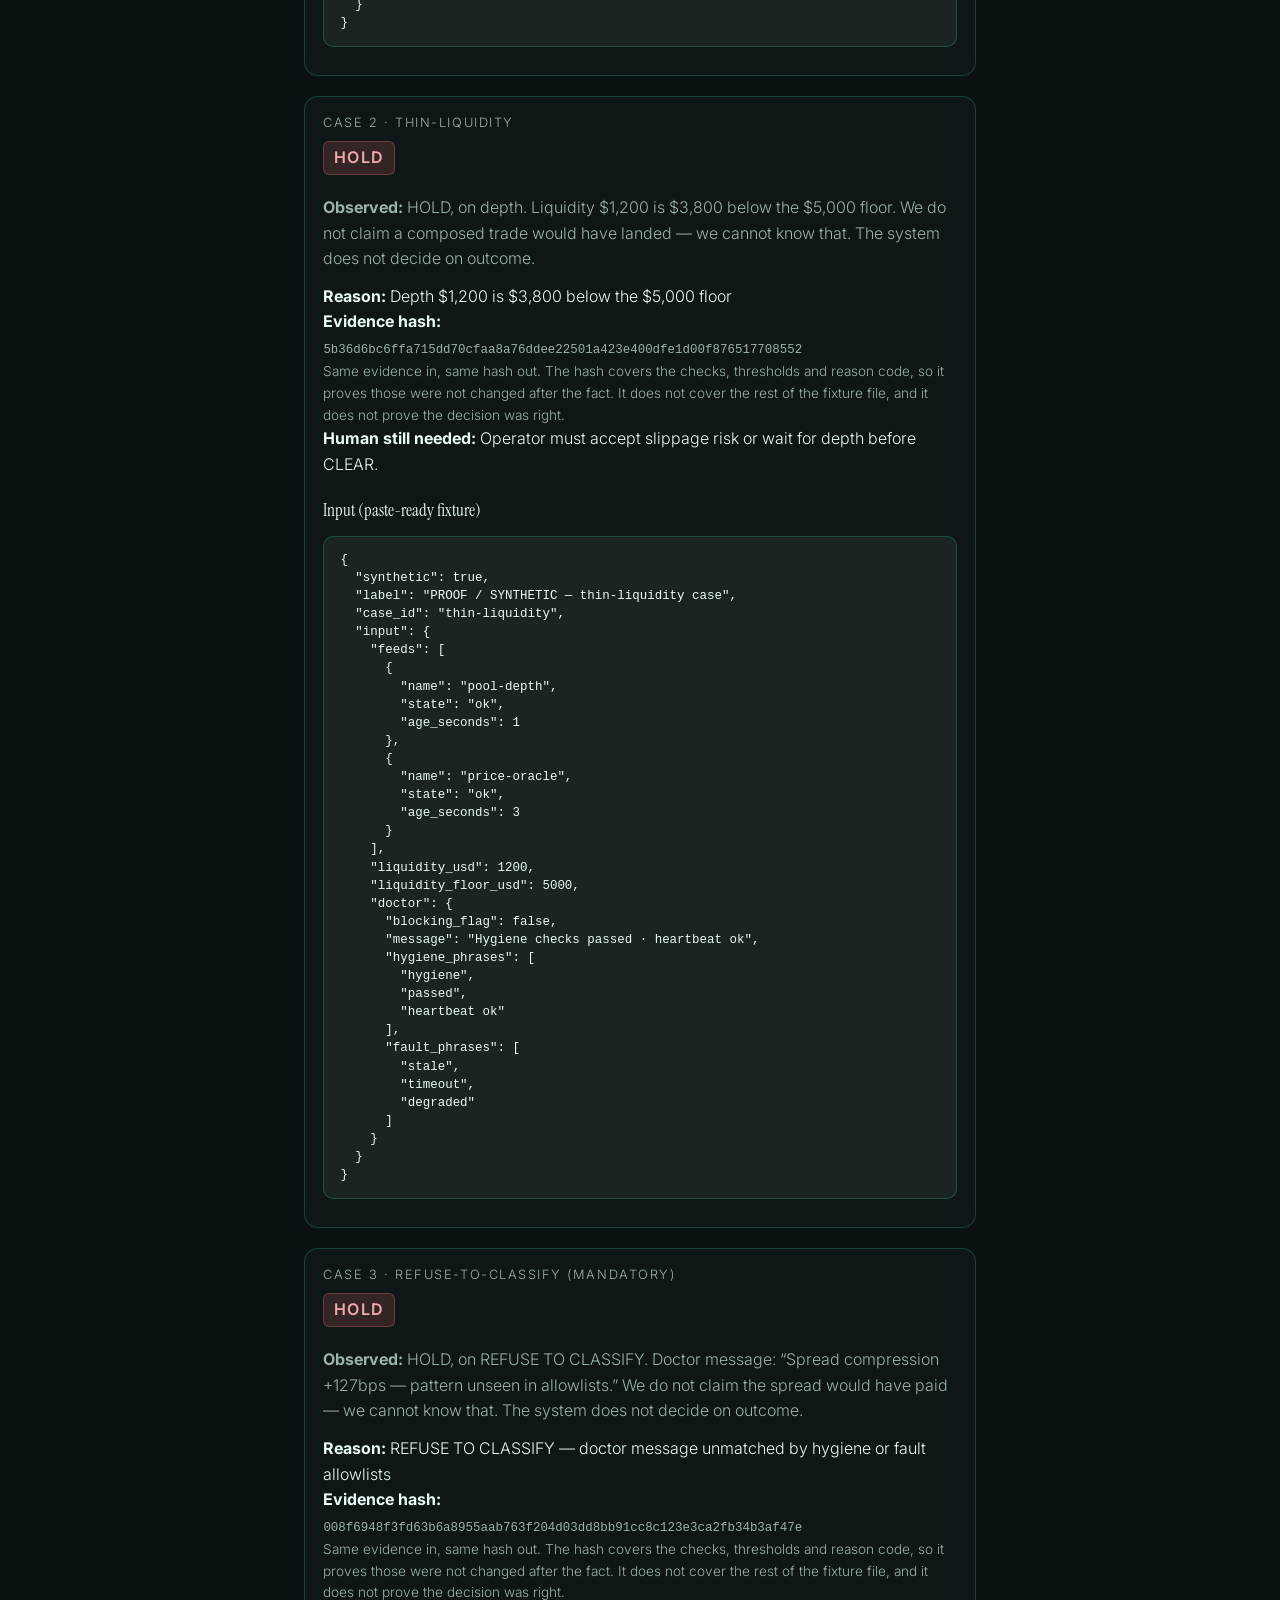
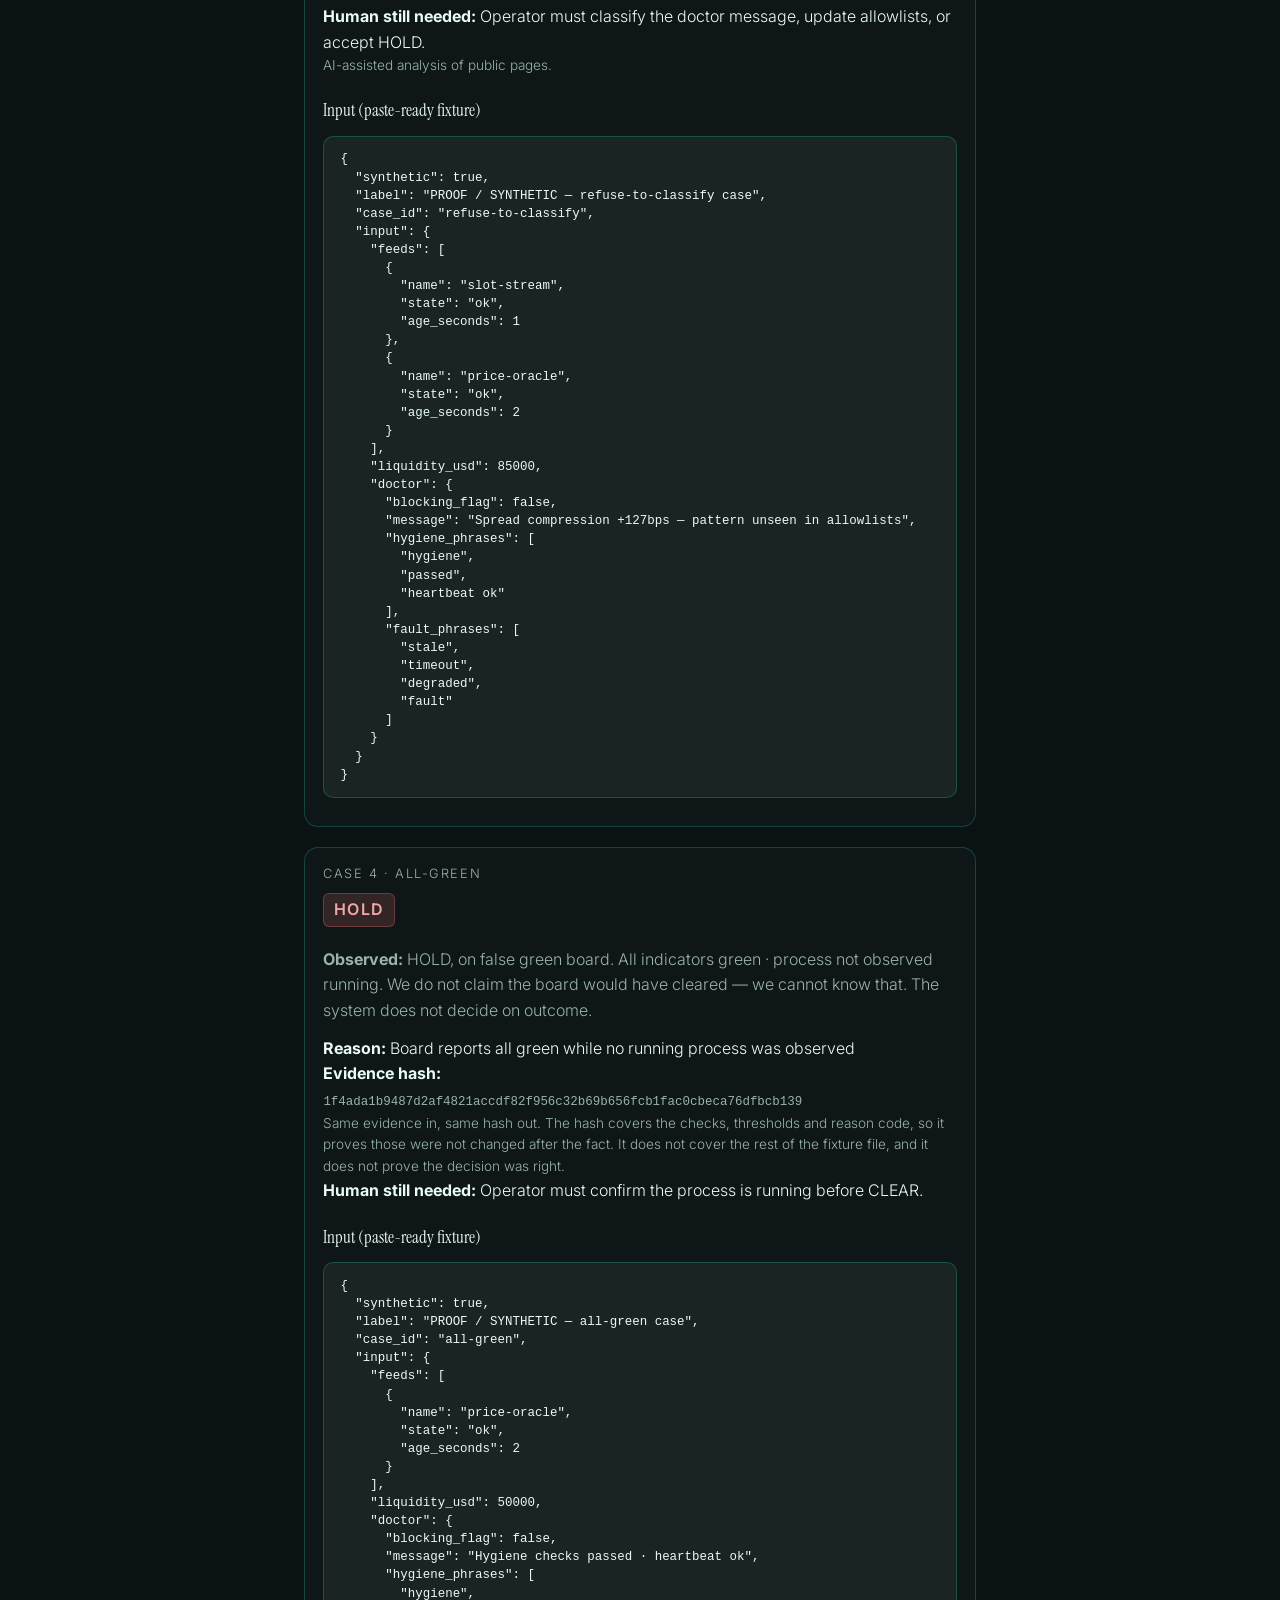
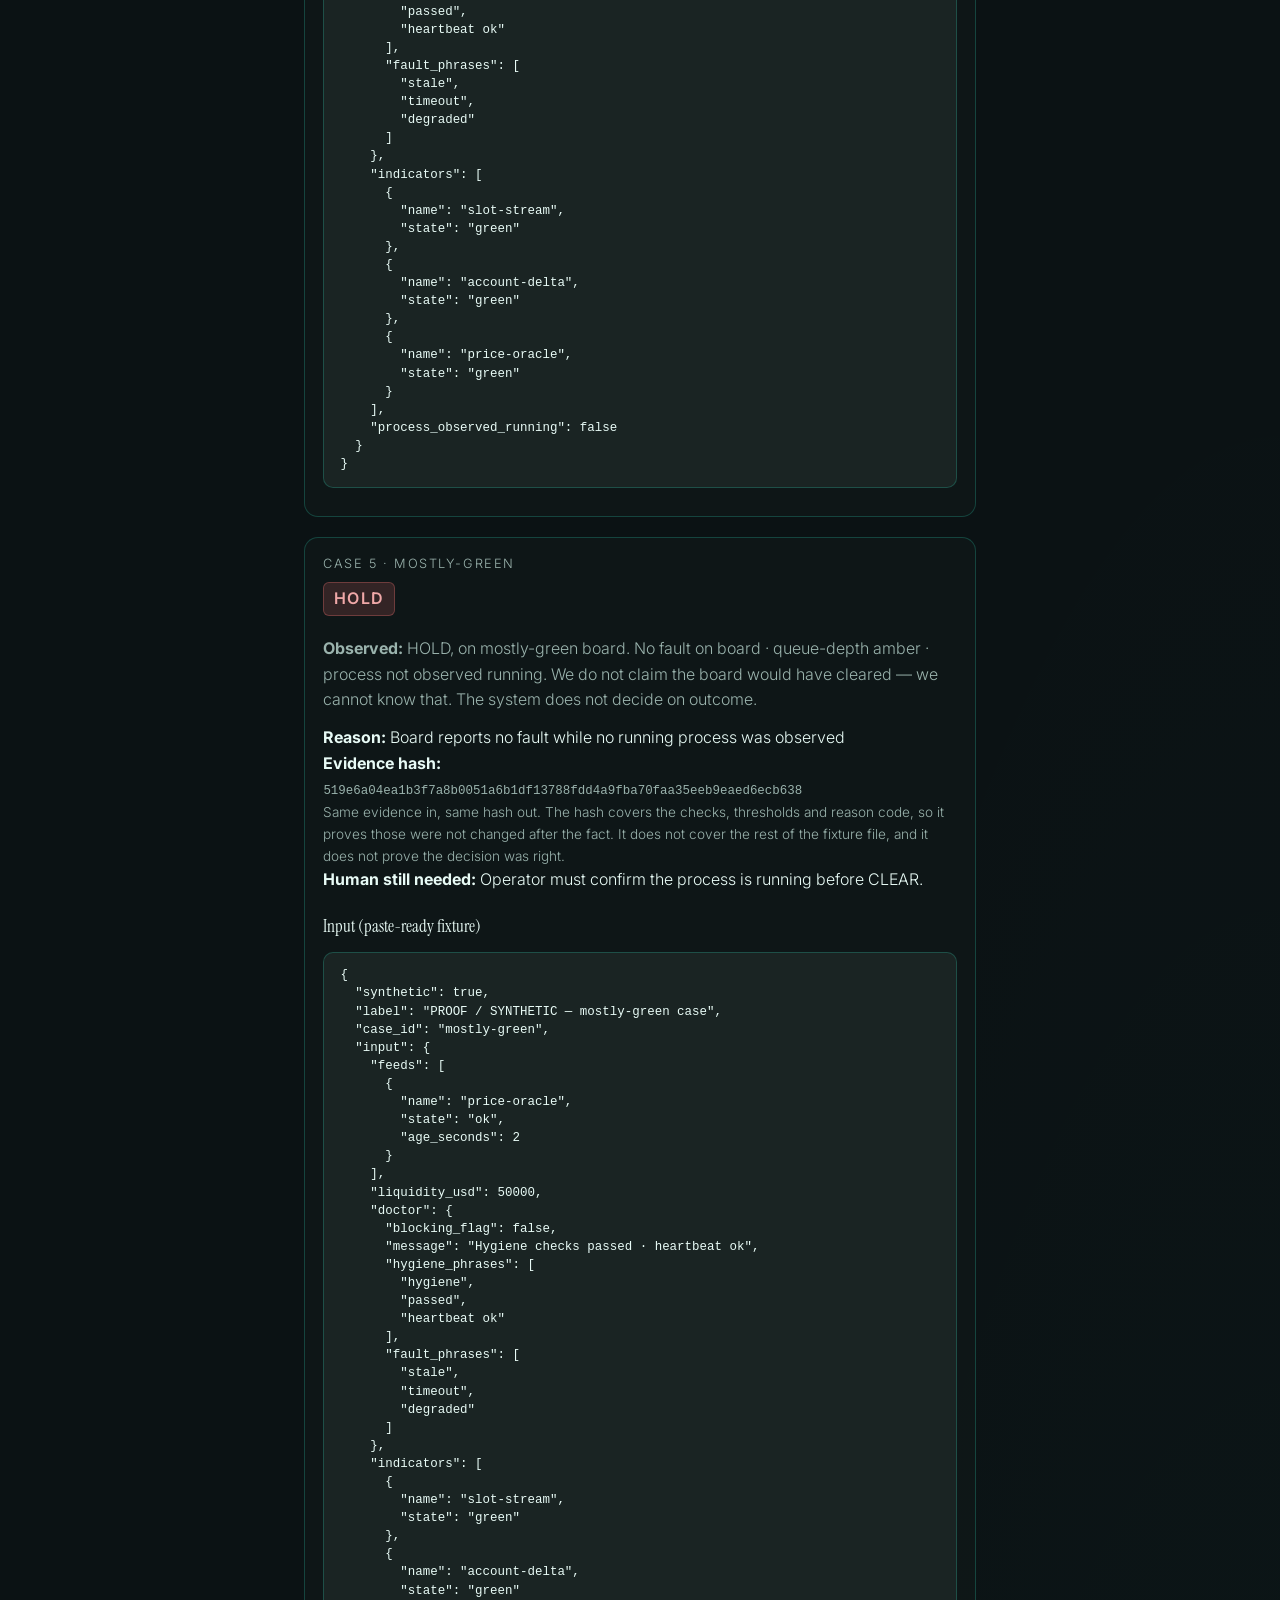
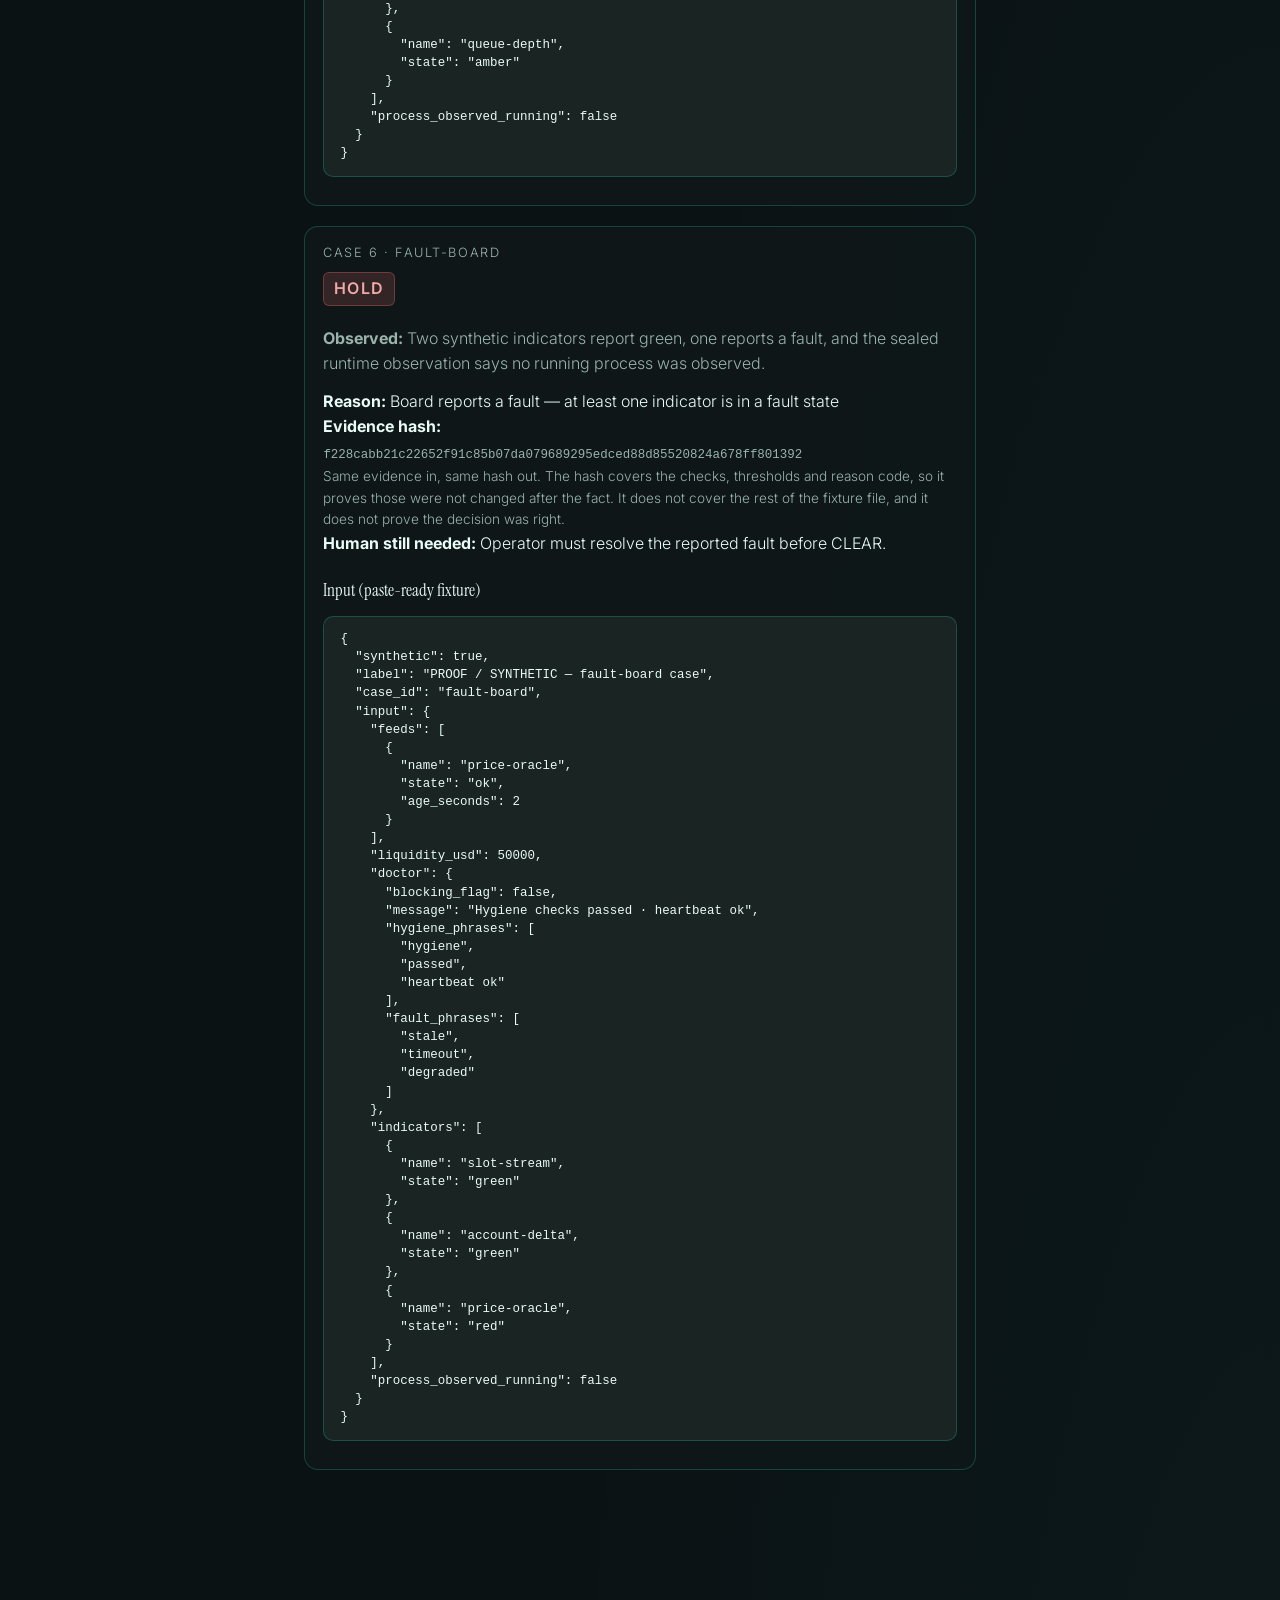
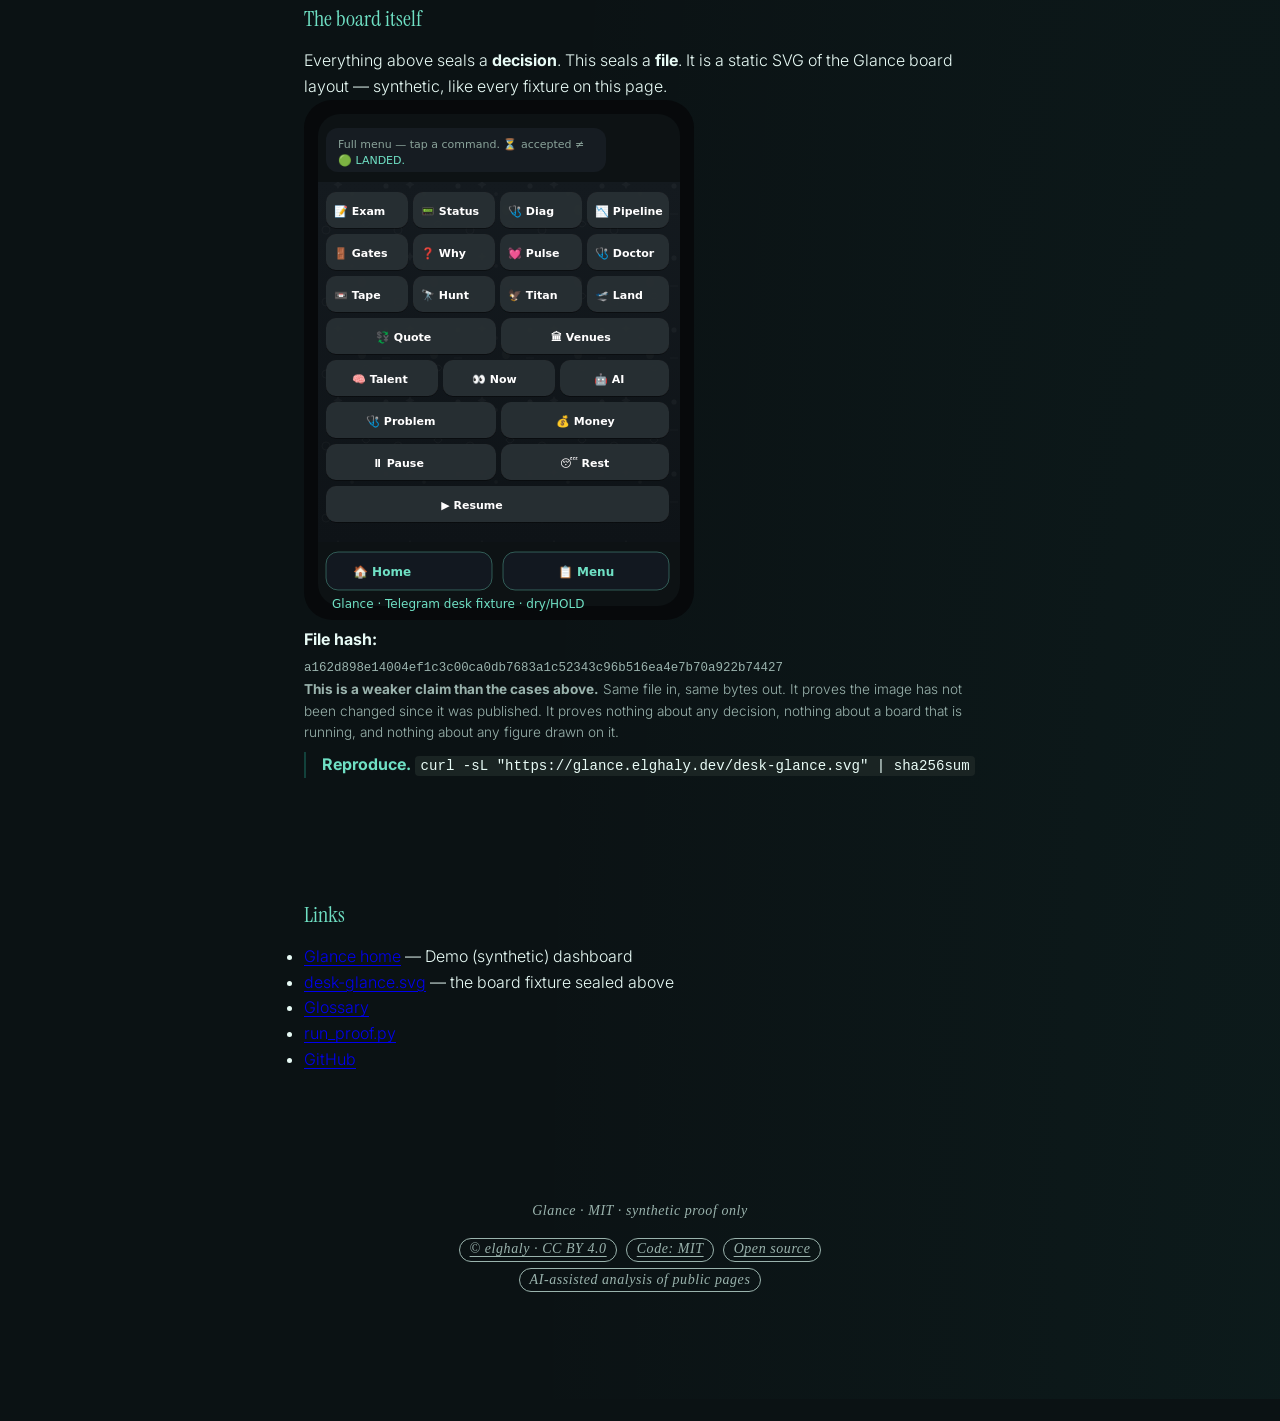
==== commit 7150db78: "Wording: drop "live" from public text, say what is meant instead "not live bot data" → "not from a r" ====
--- a/proof/index.html
+++ b/proof/index.html
@@ -54,7 +54,7 @@
     <p class="case__id">CLEAR LAB · synthetic proof</p>
     <div class="page-menu" data-page-menu style="display:flex;justify-content:flex-end;min-height:34px;margin:0 0 .5rem"></div>
     <h1>Why the gate says HOLD</h1>
-    <p>Dry HOLD only — reproducible synthetic cases. No live claims, no keys, no wallets.</p>
+    <p>Dry HOLD only — reproducible synthetic cases. No claims about real trades, no keys, no wallets.</p>
 
     <p class="banner">PROOF / SYNTHETIC — not connected to any operator process</p>
     <p class="banner banner--info">Demo (synthetic) — compare evidence hashes below to <code>python3 scripts/run_proof.py</code> output</p>
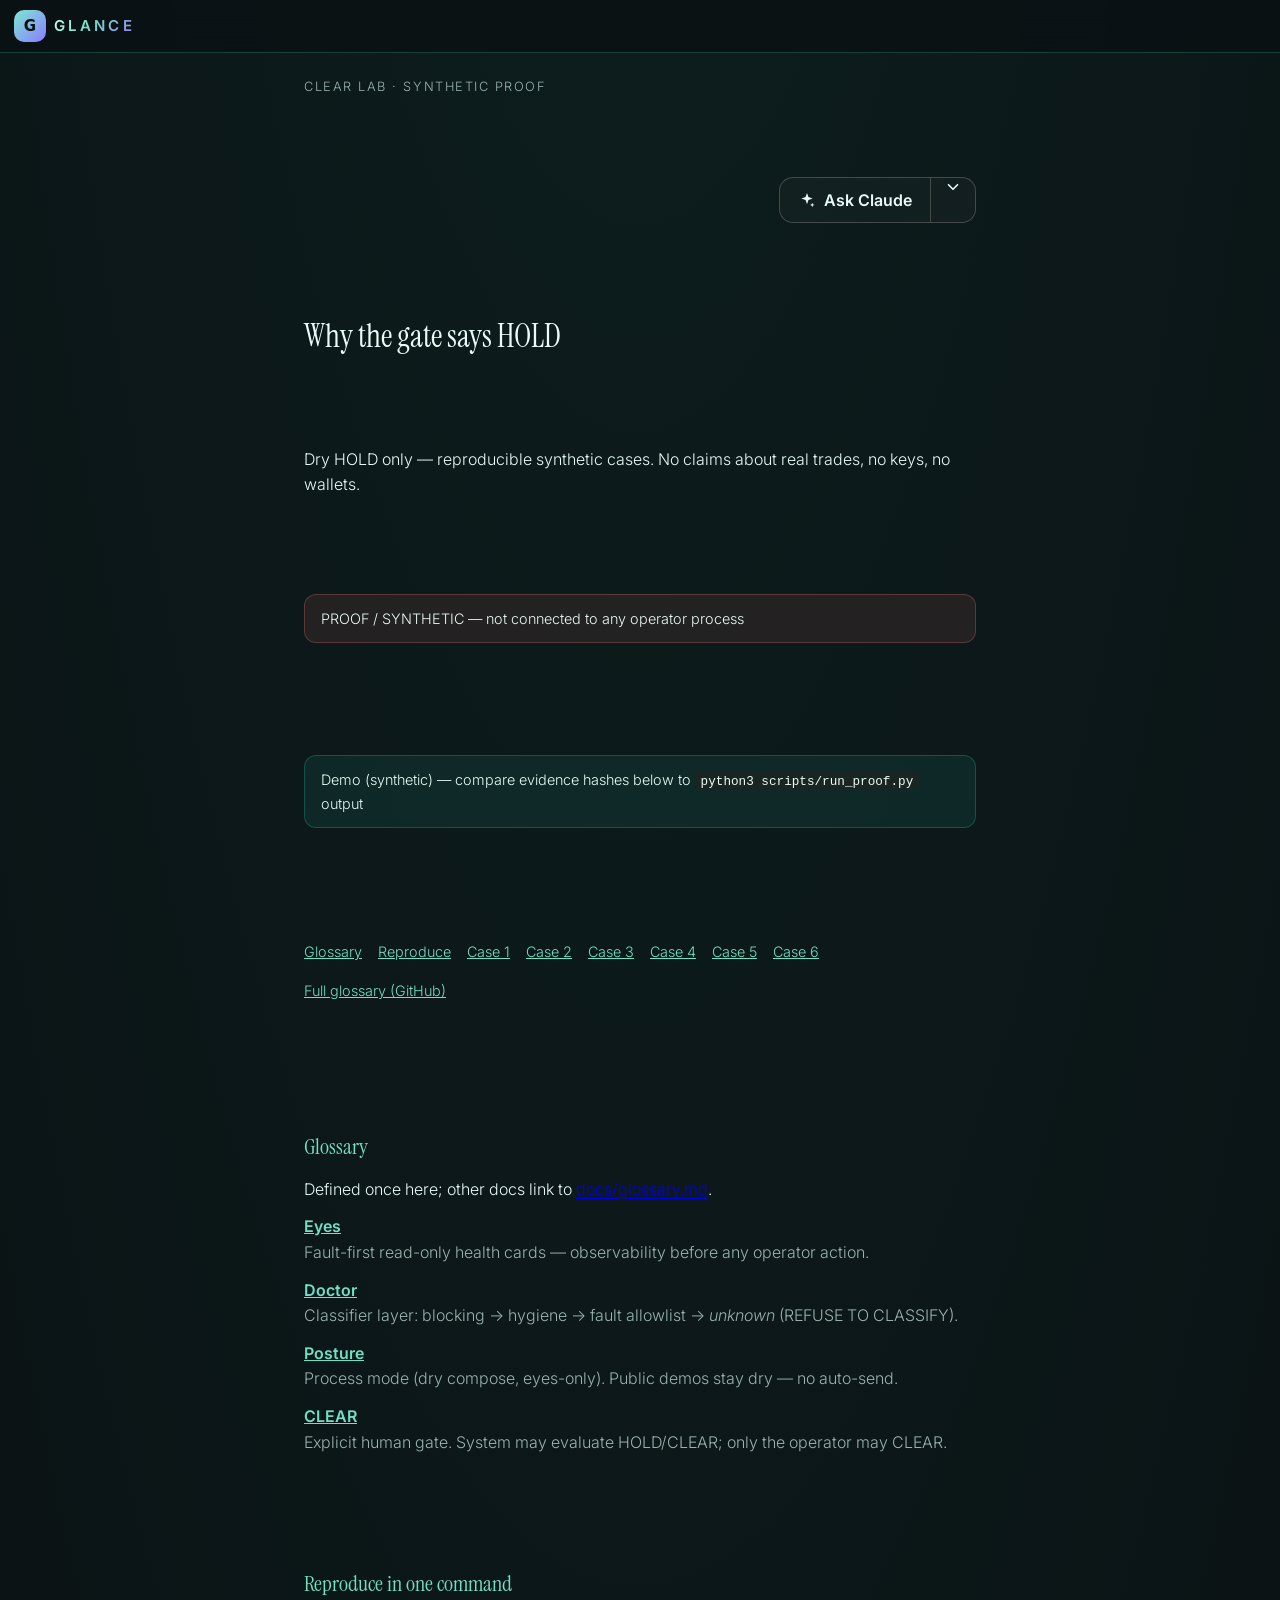
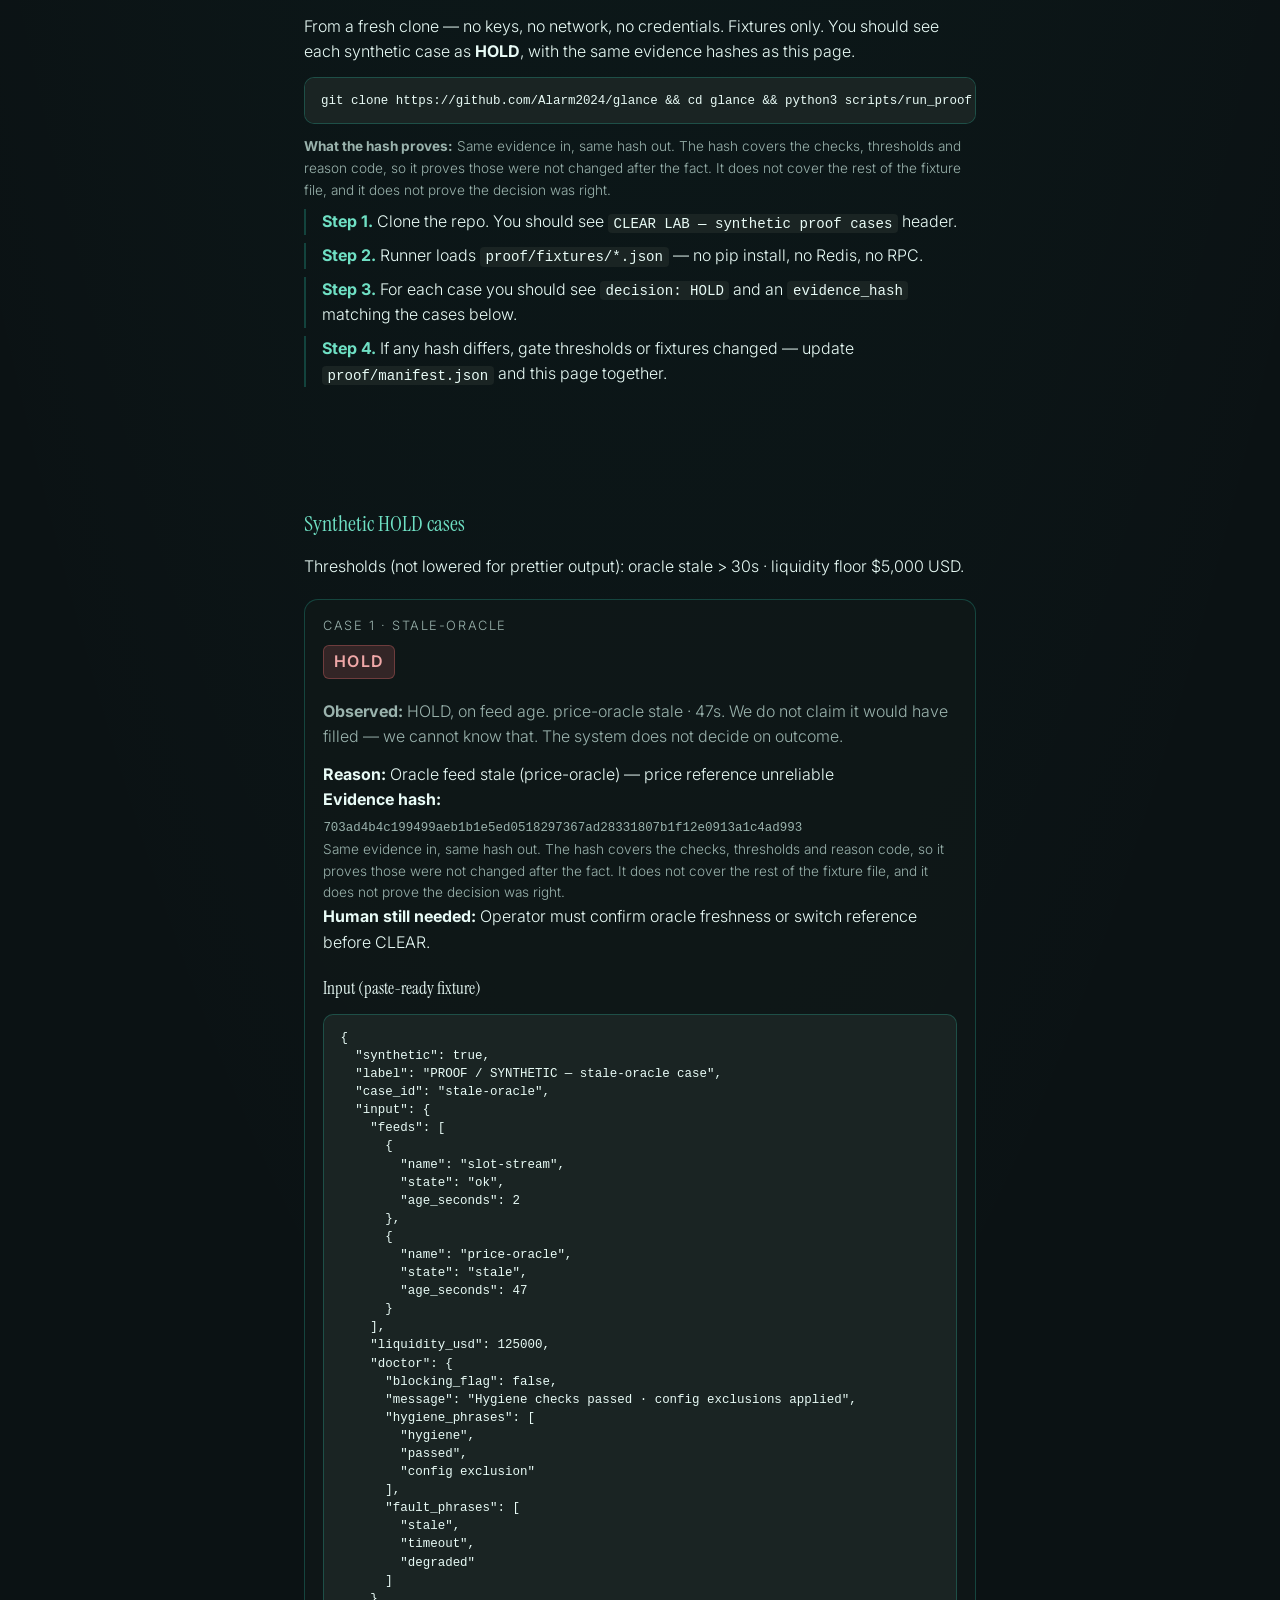
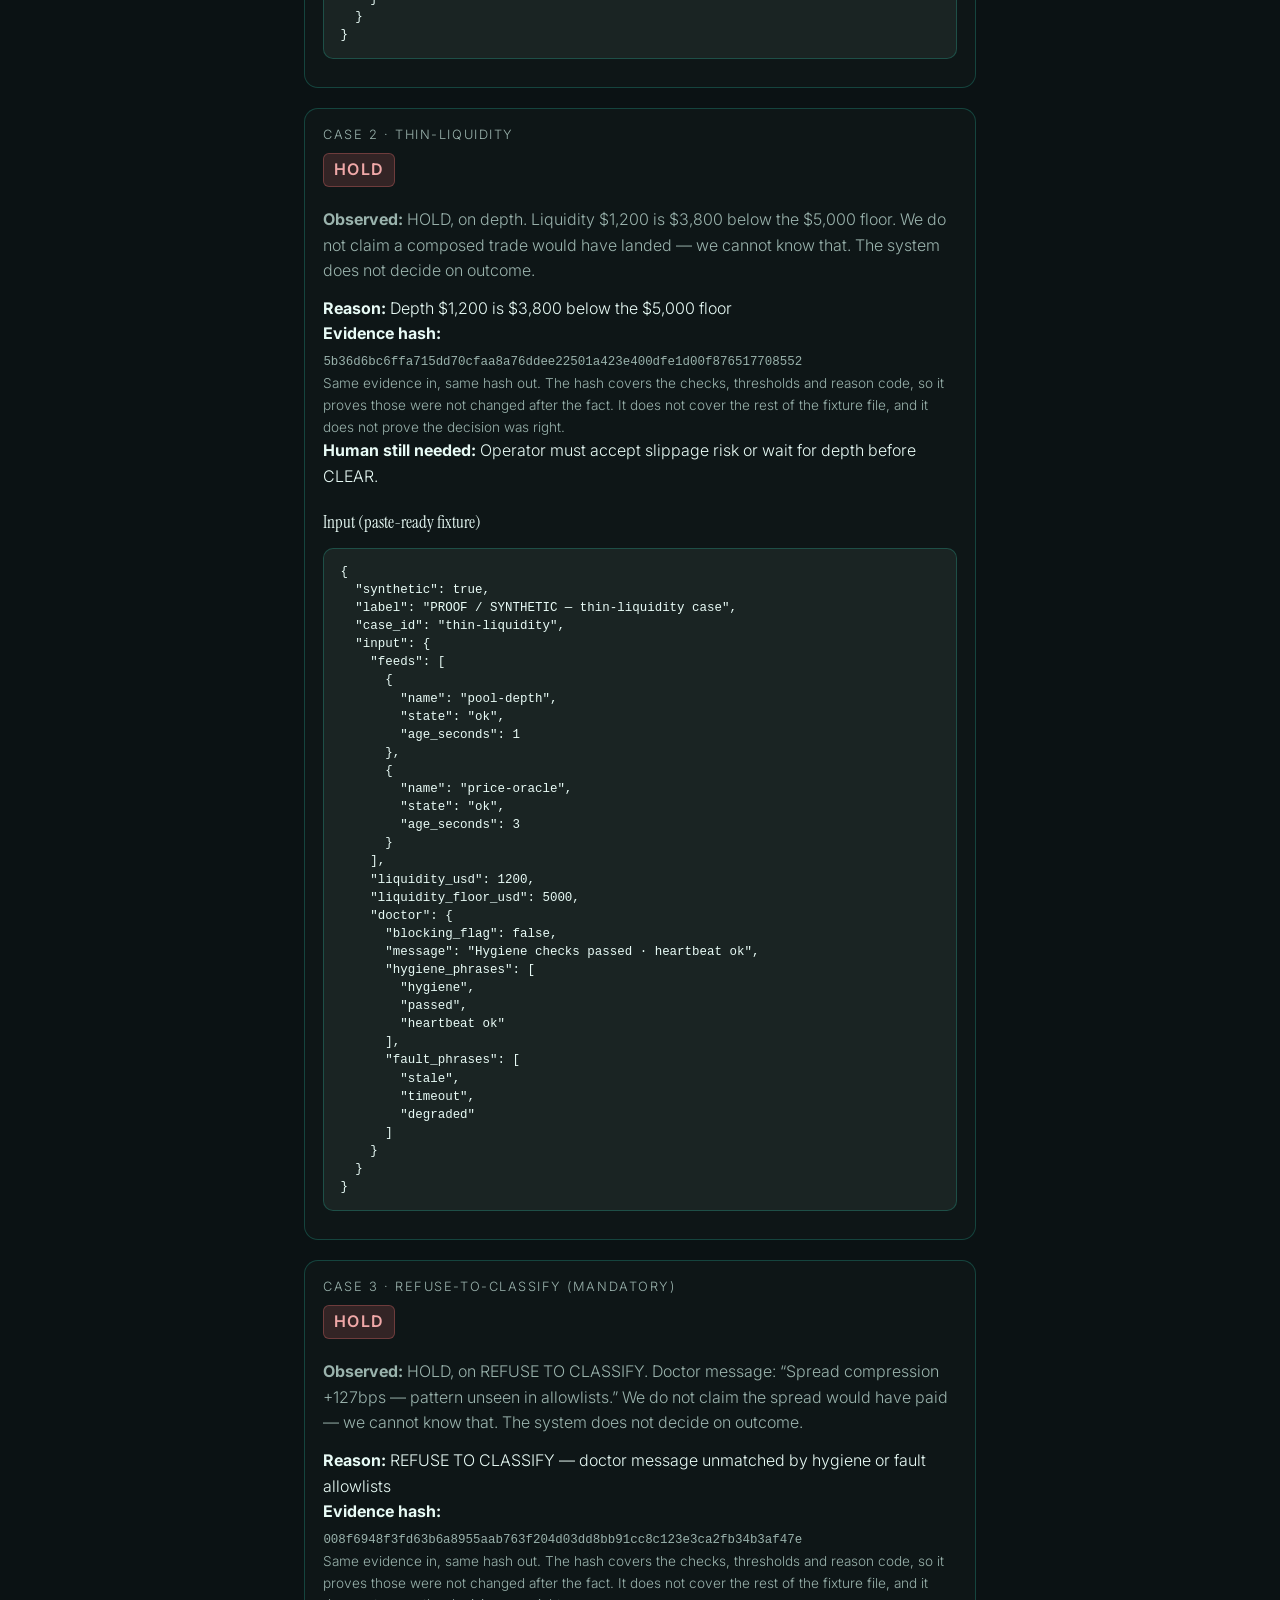
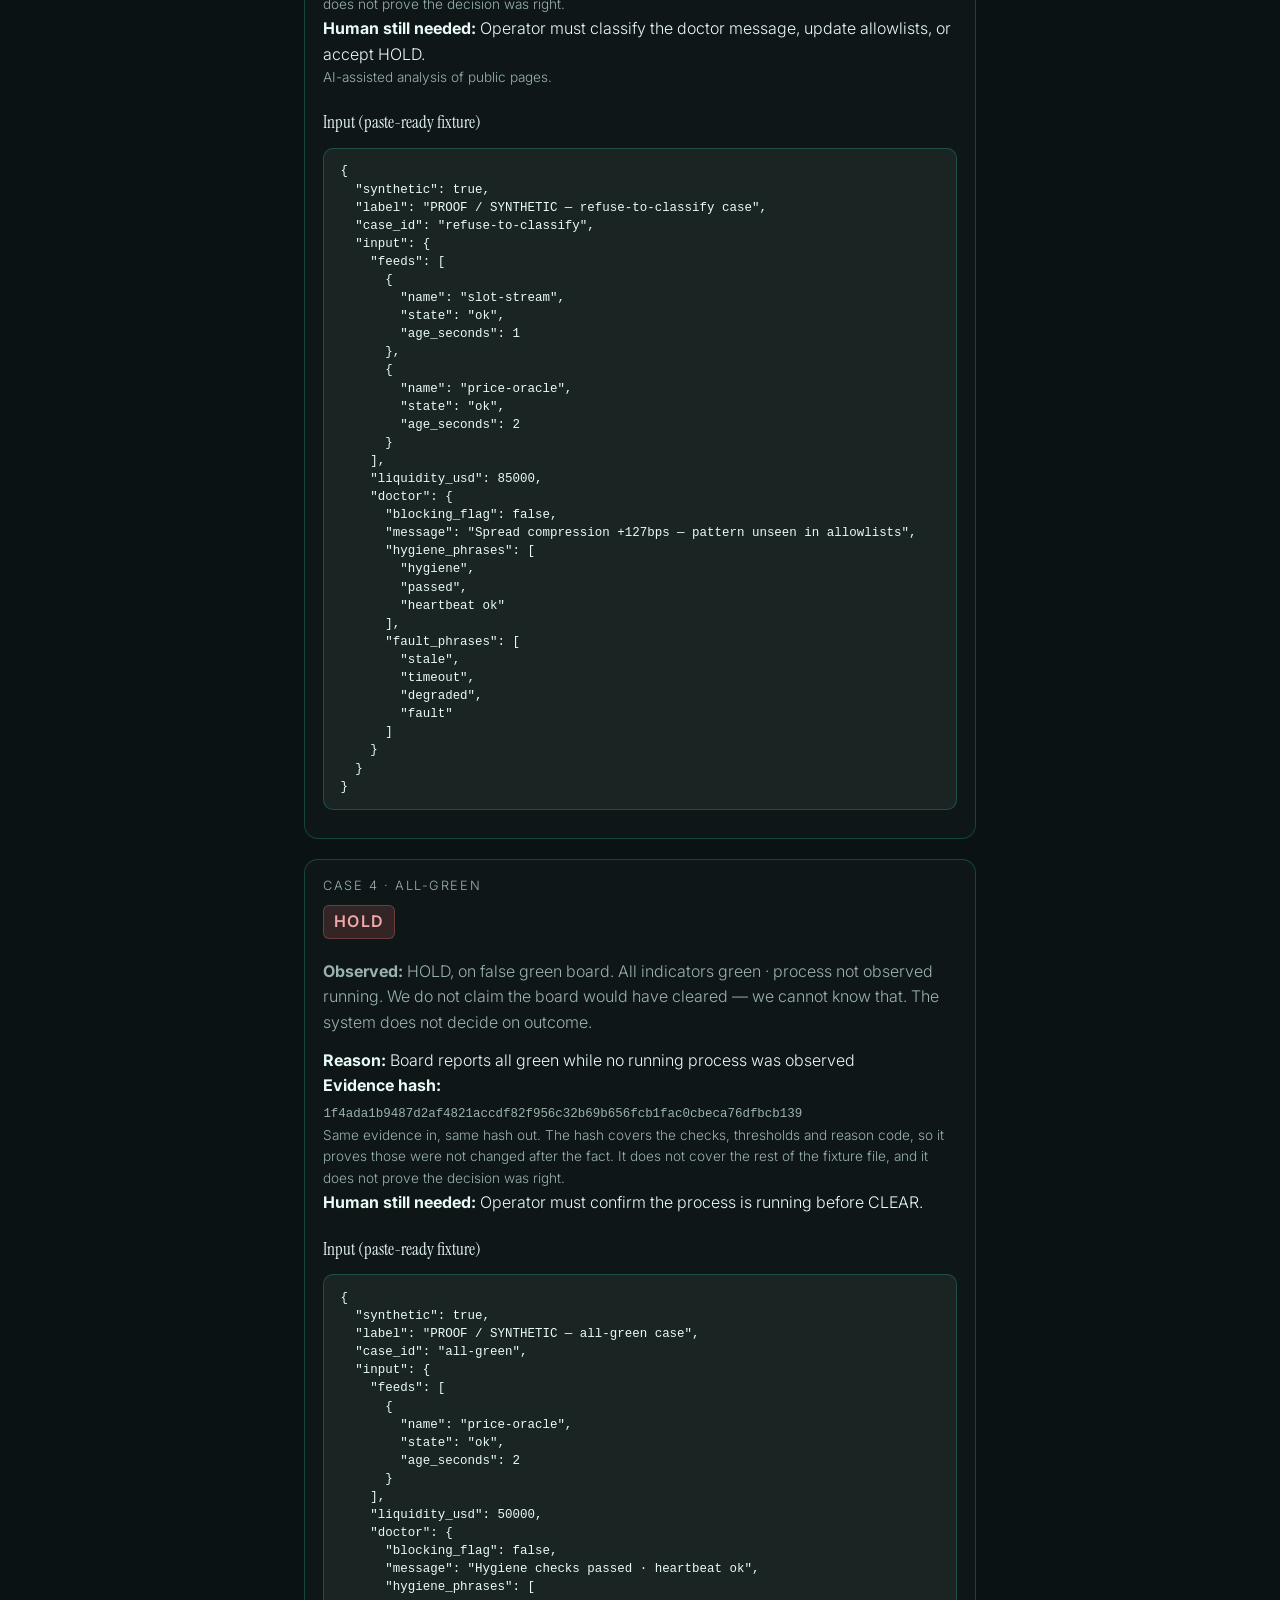
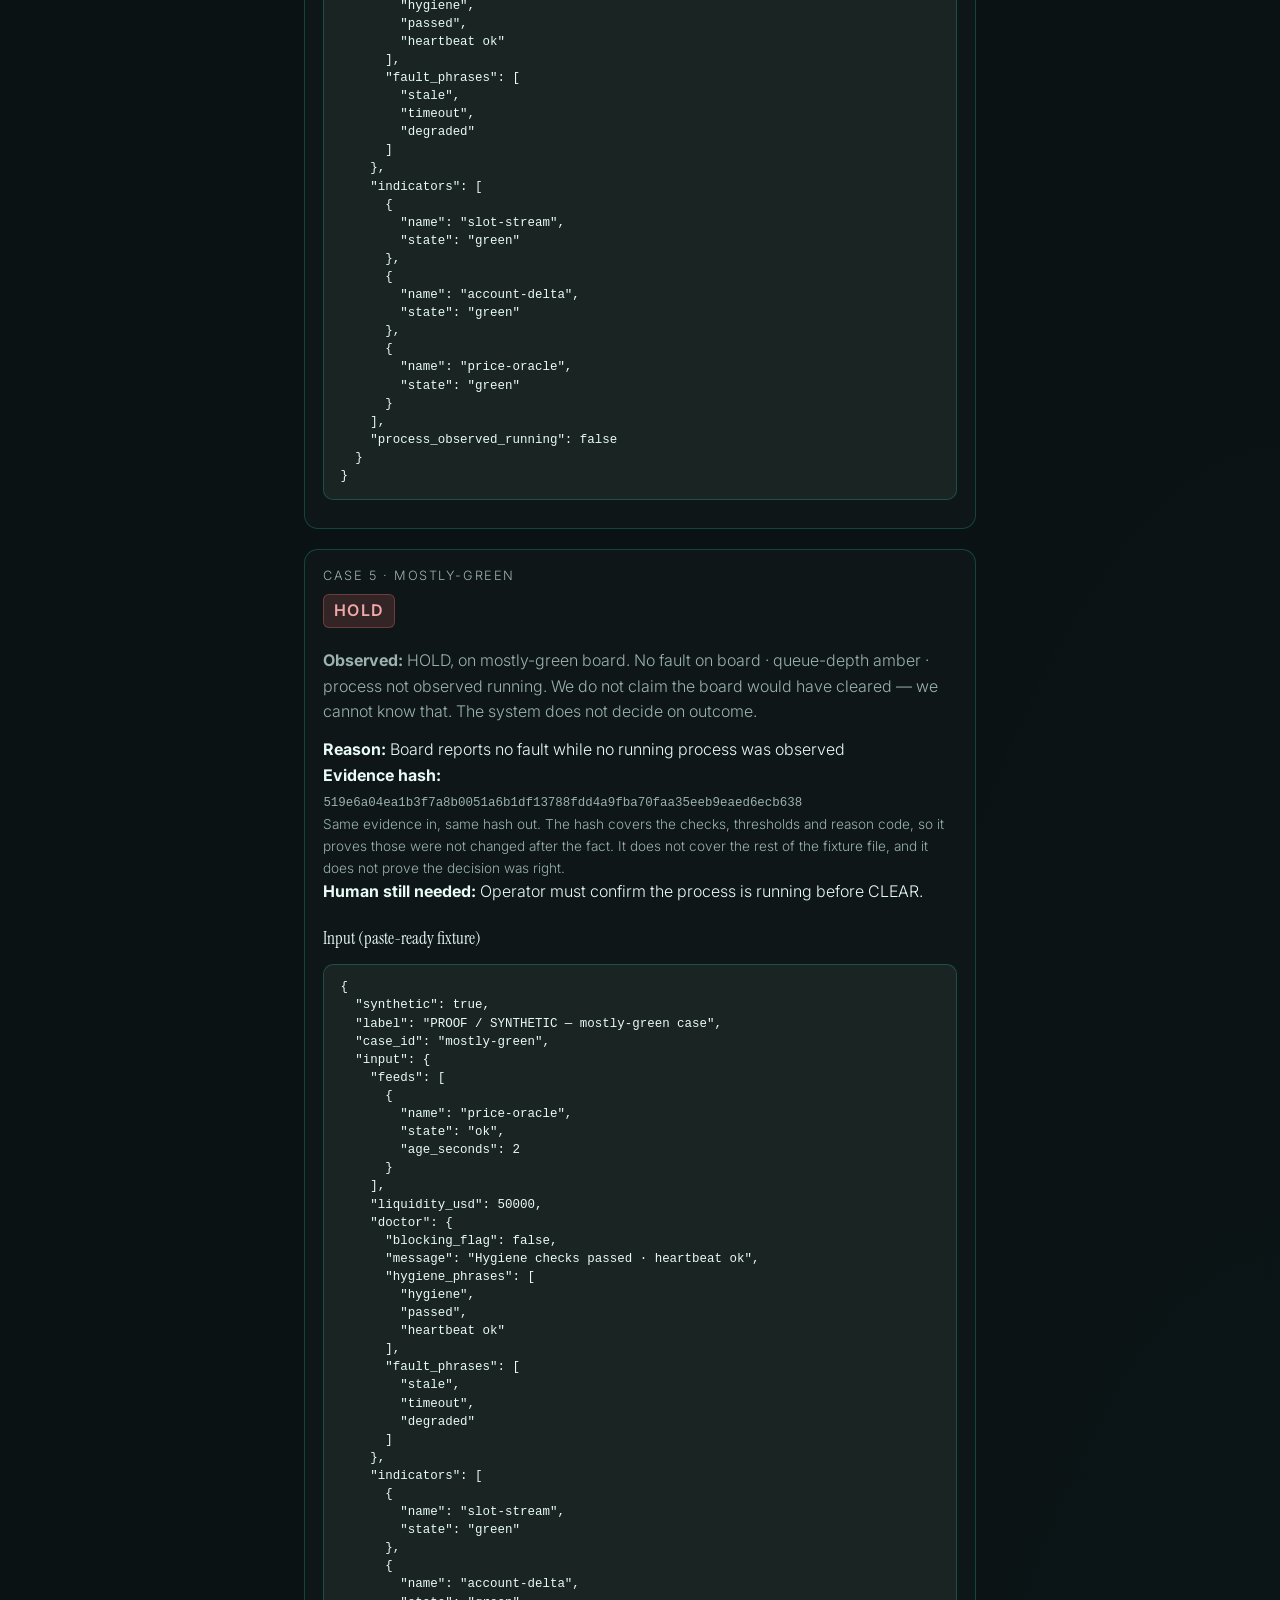
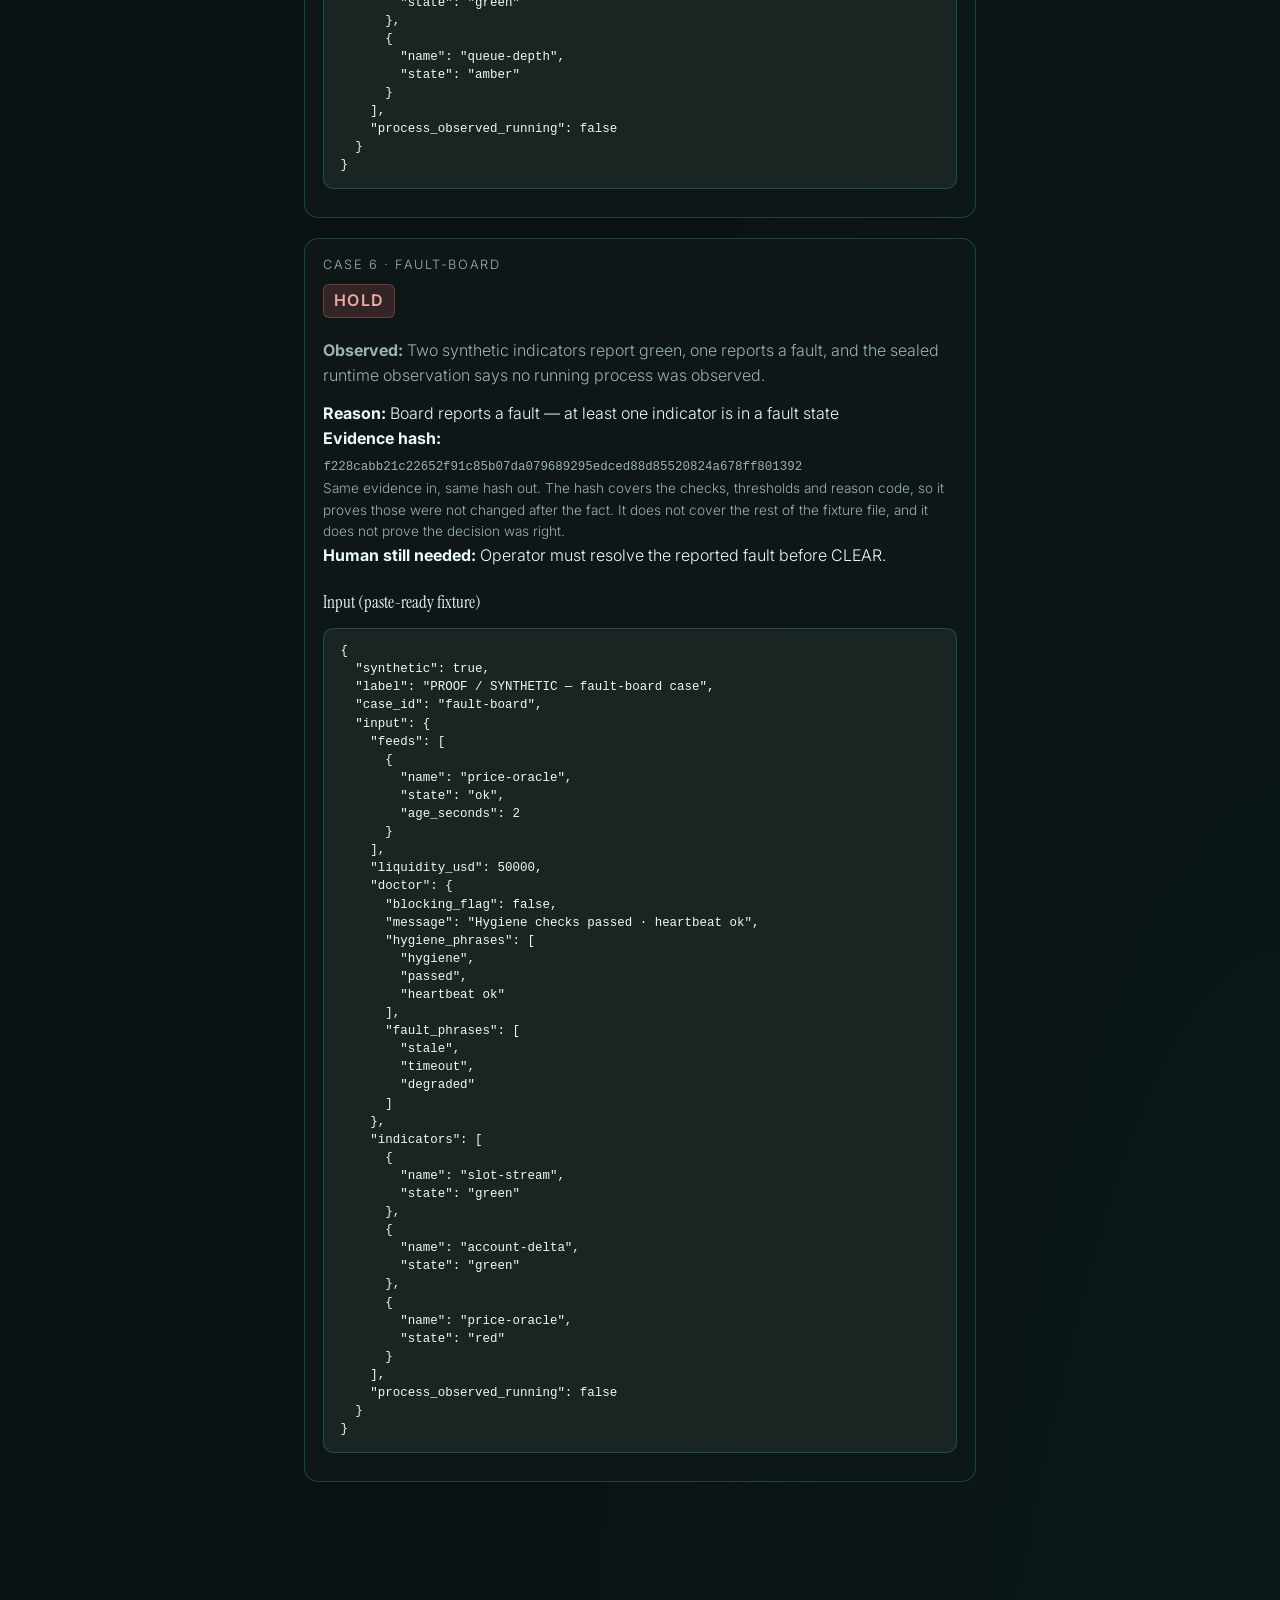
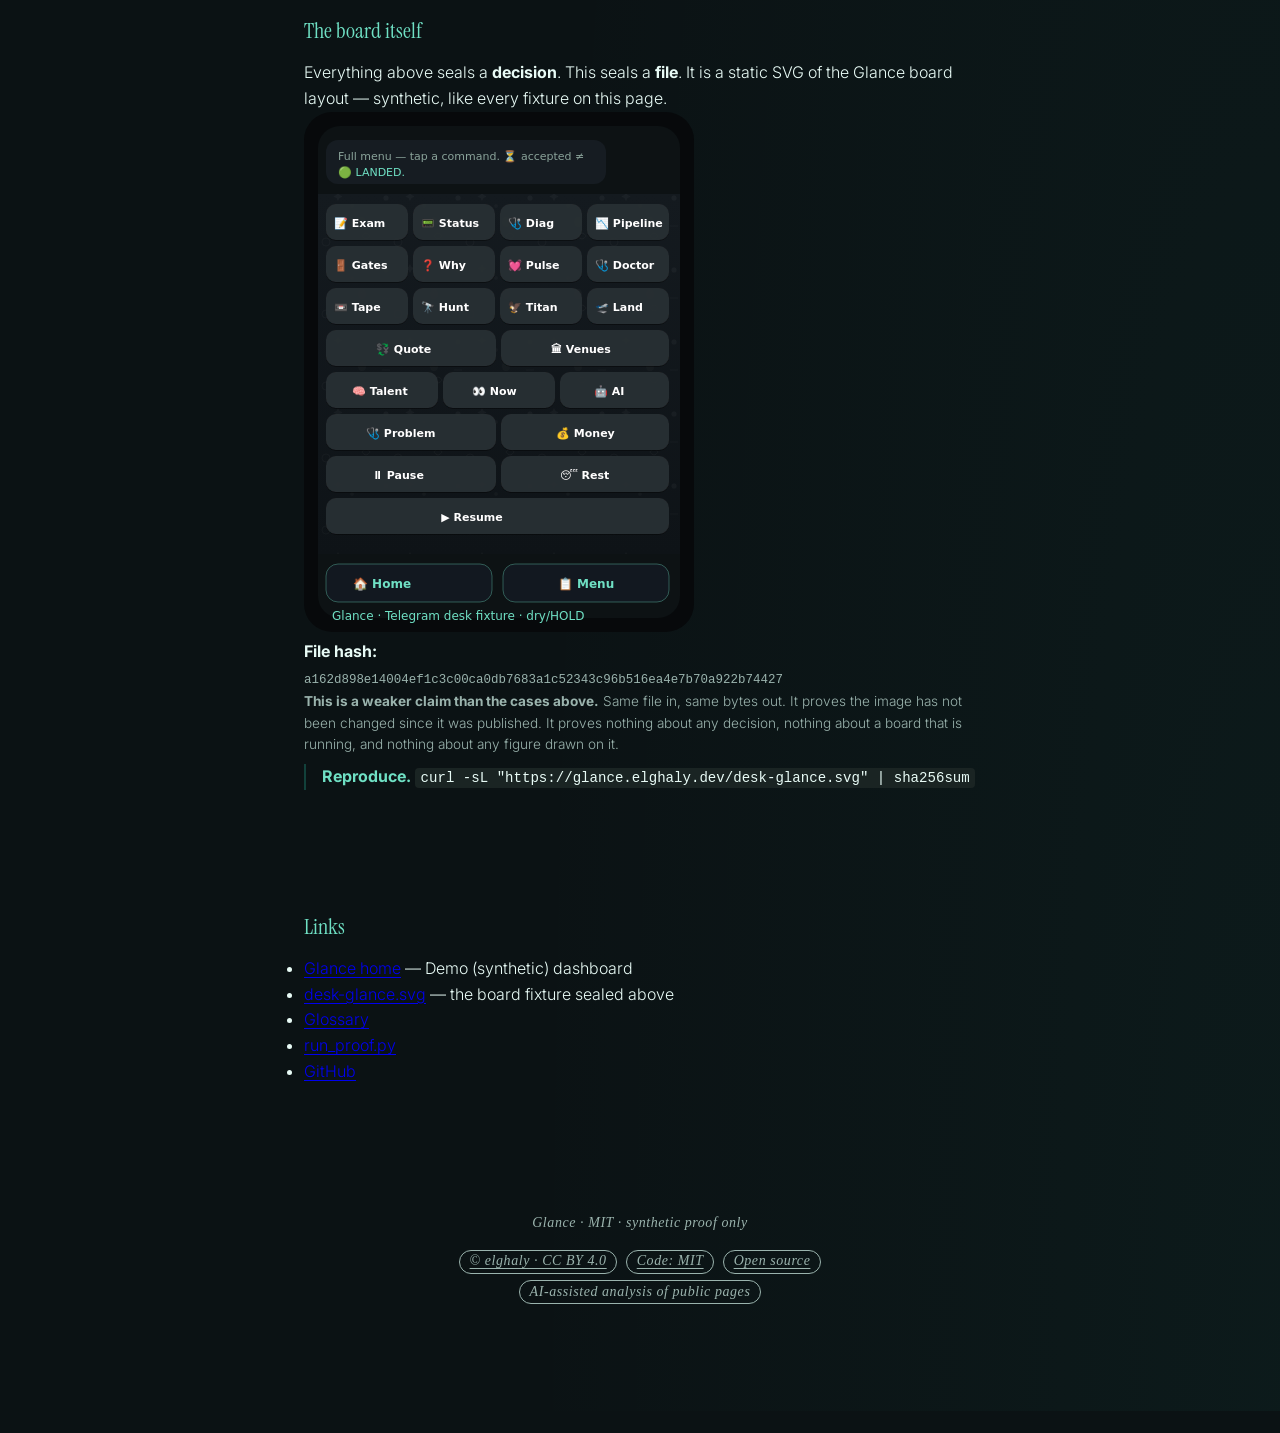
==== commit 334d0be4: "page-menu: Ask Claude split button (46px), the rest under ⌄ Same file as Alarm2024/elghaly#24. Slots" ====
--- a/proof/index.html
+++ b/proof/index.html
@@ -52,7 +52,7 @@
 
   <main class="proof-wrap">
     <p class="case__id">CLEAR LAB · synthetic proof</p>
-    <div class="page-menu" data-page-menu style="display:flex;justify-content:flex-end;min-height:34px;margin:0 0 .5rem"></div>
+    <div class="page-menu" data-page-menu style="display:flex;justify-content:flex-end;min-height:46px;margin:0 0 .5rem"></div>
     <h1>Why the gate says HOLD</h1>
     <p>Dry HOLD only — reproducible synthetic cases. No claims about real trades, no keys, no wallets.</p>
 
